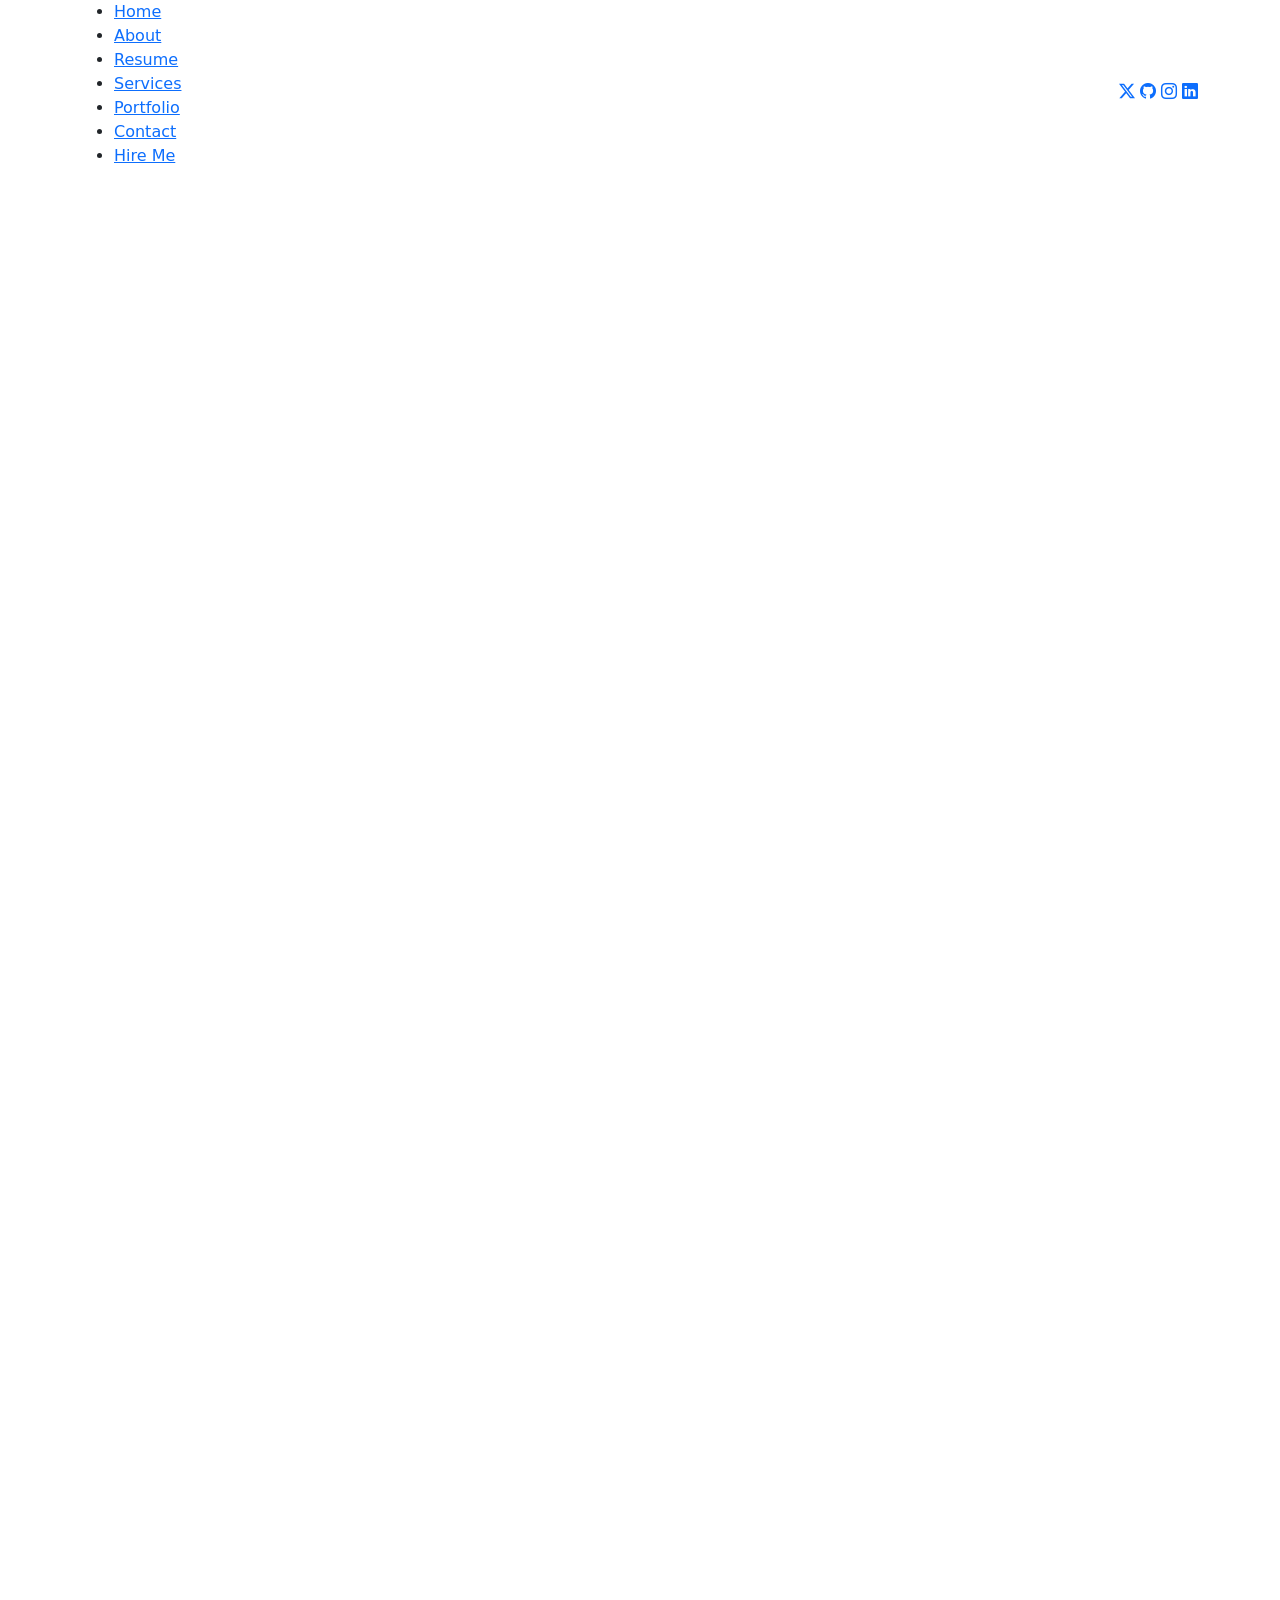
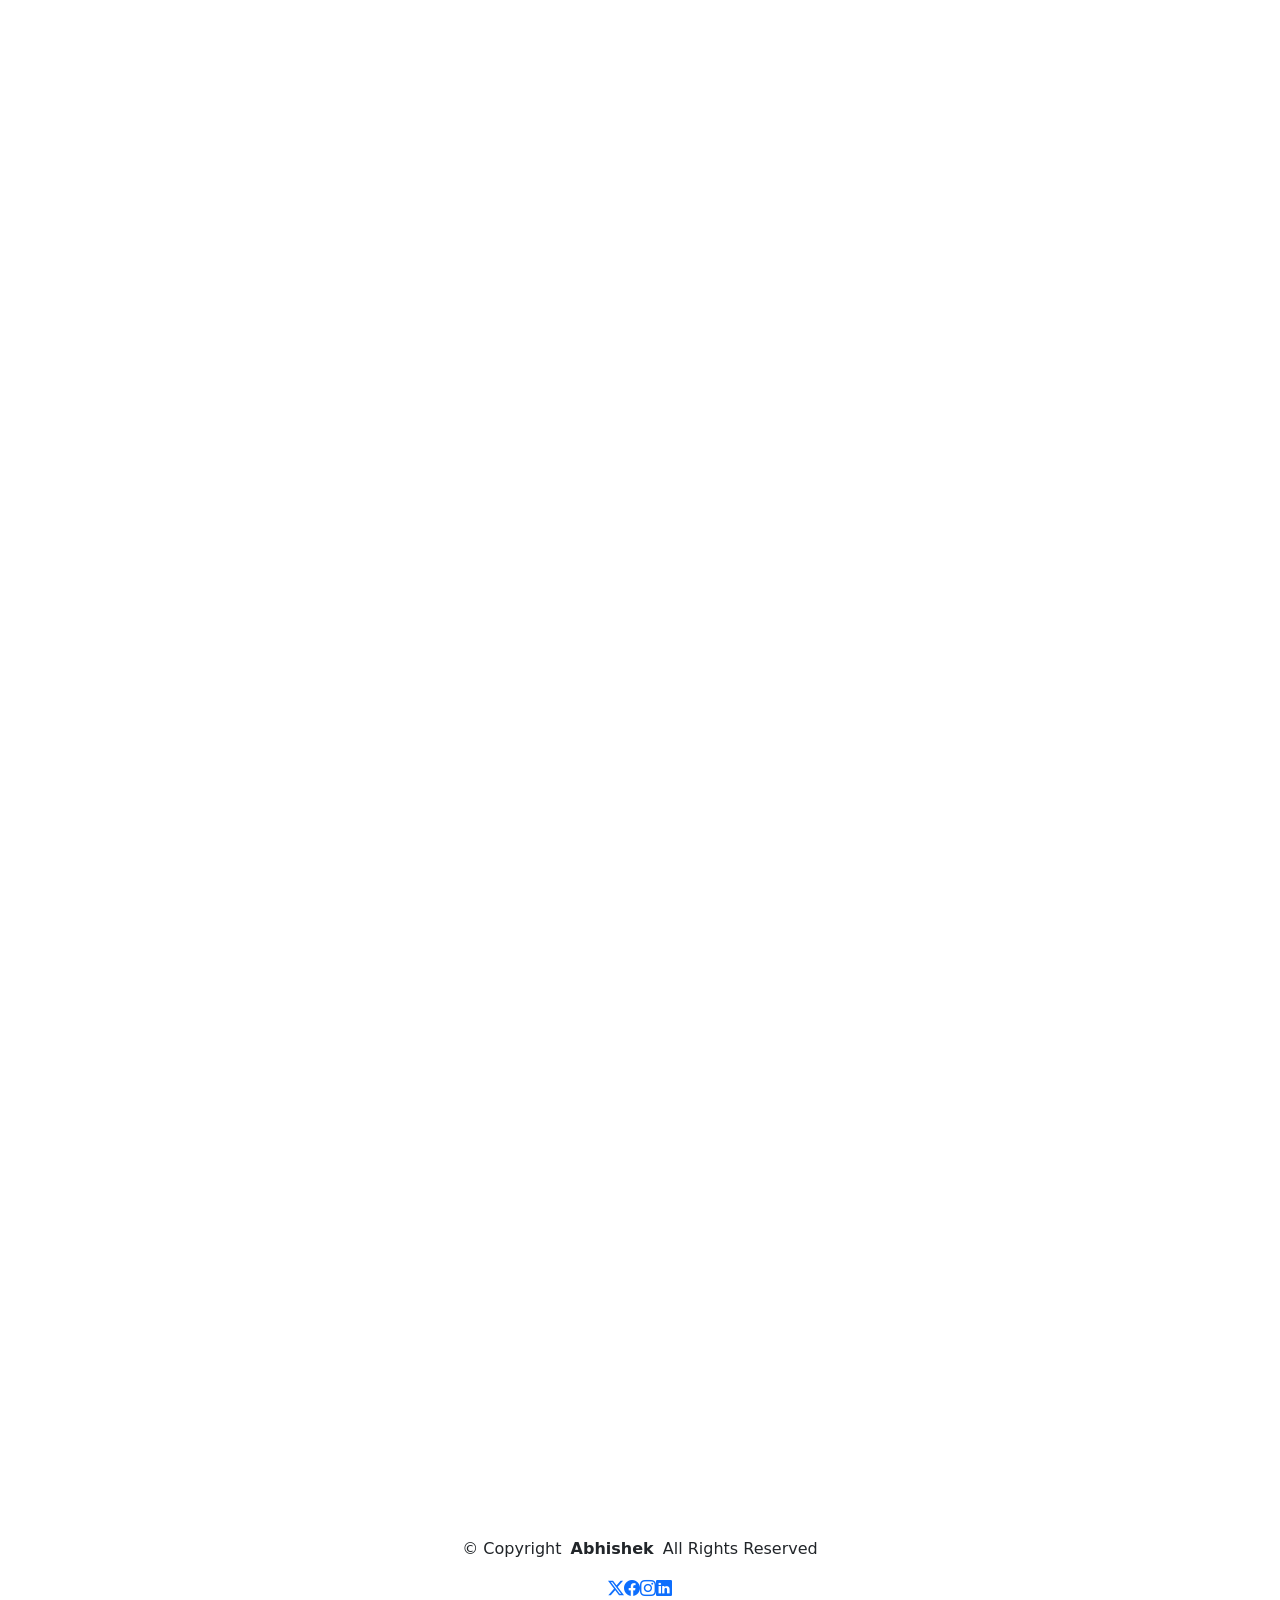
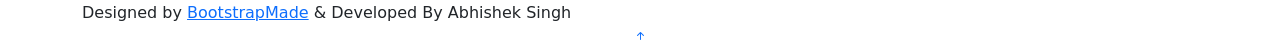
==== about.html @ 755692ce "08 sep commit" ====
<!DOCTYPE html>
<html lang="en">

<head>
  <meta charset="utf-8">
  <meta content="width=device-width, initial-scale=1.0" name="viewport">
  <title>Abhishek Portfolio</title>
  <meta name="description" content="">
  <meta name="keywords" content="">

  <!-- Favicons -->
  <link href="assets/img/favicon.png" rel="icon">
  <link href="assets/img/apple-touch-icon.png" rel="apple-touch-icon">

  <!-- Fonts -->
  <link href="https://fonts.googleapis.com" rel="preconnect">
  <link href="https://fonts.gstatic.com" rel="preconnect" crossorigin>
  <link href="https://fonts.googleapis.com/css2?family=Roboto:ital,wght@0,100;0,300;0,400;0,500;0,700;0,900;1,100;1,300;1,400;1,500;1,700;1,900&family=Poppins:ital,wght@0,100;0,200;0,300;0,400;0,500;0,600;0,700;0,800;0,900;1,100;1,200;1,300;1,400;1,500;1,600;1,700;1,800;1,900&family=Raleway:ital,wght@0,100;0,200;0,300;0,400;0,500;0,600;0,700;0,800;0,900;1,100;1,200;1,300;1,400;1,500;1,600;1,700;1,800;1,900&display=swap" rel="stylesheet">

  <!-- Vendor CSS Files -->
  <link href="assets/vendor/bootstrap/css/bootstrap.min.css" rel="stylesheet">
  <link href="assets/vendor/bootstrap-icons/bootstrap-icons.css" rel="stylesheet">
  <link href="assets/vendor/aos/aos.css" rel="stylesheet">
  <link href="assets/vendor/swiper/swiper-bundle.min.css" rel="stylesheet">
  <link href="assets/vendor/glightbox/css/glightbox.min.css" rel="stylesheet">

  <!-- Main CSS File -->
  <link href="assets/css/main.css" rel="stylesheet">

  <!-- =======================================================
  * Template Name: FolioOne
  * Template URL: https://bootstrapmade.com/folioone-bootstrap-portfolio-website-template/
  * Updated: Aug 23 2025 with Bootstrap v5.3.7
  * Author: BootstrapMade.com
  * License: https://bootstrapmade.com/license/
  ======================================================== -->
</head>

<body class="about-page">

  <header id="header" class="header d-flex align-items-center light-background sticky-top">
    <div class="container position-relative d-flex align-items-center justify-content-between">

      <!-- <a href="index.html" class="logo d-flex align-items-center me-auto me-xl-0">
      <img src="assets/img/logo.webp" alt="">
      <h1 class="sitename">FolioOne</h1> 
    </a> -->

      <nav id="navmenu" class="navmenu">
        <ul>
          <li><a href="index.html">Home</a></li>
          <li><a href="about.html" class="active">About</a></li>
          <li><a href="resume.html">Resume</a></li>
          <li><a href="services.html">Services</a></li>
          <li><a href="portfolio.html">Portfolio</a></li>
          <li><a href="contact.html">Contact</a></li>
          <li class="dropdown"><a href="hire.html"><span>Hire Me</span></i></a></li>
        </ul>
        <i class="mobile-nav-toggle d-xl-none bi bi-list"></i>
      </nav>

      <div class="header-social-links">
        <a href="https://x.com/abhi958041" class="twitter"><i class="bi bi-twitter-x"></i></a>
        <a href="https://github.com/abhitha007" class="GitHub"><i class="bi bi-github"></i></a>
        <a href="https://www.instagram.com/whois_abhi007/" class="instagram"><i class="bi bi-instagram"></i></a>
        <a href="https://www.linkedin.com/in/abhishek-singh-680633282/" class="linkedin"><i class="bi bi-linkedin"></i></a>
      </div>

    </div>
  </header>

  <main class="main">

    <!-- About Section -->
    <section id="about" class="about section">

      <!-- Section Title -->
      <div class="container section-title" data-aos="fade-up">
        <h2>About</h2>
        <p></p>
      </div><!-- End Section Title -->

      <div class="container" data-aos="fade-up" data-aos-delay="100">

        <!-- Intro + Photo -->
        <div class="row align-items-center justify-content-between gy-5 mb-5">
          <div class="col-lg-7" data-aos="fade-right" data-aos-delay="150">
            <div class="intro-content">
              <span class="eyebrow">Hello there</span>
              <h2 class="headline">Hi, I'm Abhishek - a calm-minded creative developer </h2>
              <p class="lead">
               I am a BCA graduate from United University, Prayagraj, with strong expertise in Frontend Development, including HTML, CSS, JavaScript, React, Bootstrap, Python, SQL, Git, and GitHub. I am passionate about building high-quality web projects and continuously learning new technologies. I enjoy taking on challenges and am always open to collaboration—feel free to explore my work and connect!
              </p>

              <div class="cta-group">
                <a href="#portfolio" class="btn-ghost">
                  View My Work <i class="bi bi-arrow-up-right"></i>
                </a>
                <a href="Abhiresume.pdf" class="link-underline">
                  Download Resume <i class="bi bi-download"></i>
                </a>
              </div>
            </div>
          </div>

          <div class="col-lg-5" data-aos="zoom-in" data-aos-delay="250">
            <figure class="profile-figure text-center text-lg-end">
              <img src="assets/img/profile/abhi.jpeg" alt="Portrait of Alex" class="img-fluid profile-photo">
            </figure>
          </div>
        </div>
        <!-- End Intro + Photo -->

        <!-- Skills Grid -->
        <div class="mb-5">
          <div class="row g-4">
            <div class="col-6 col-md-4 col-lg-3" data-aos="fade-up" data-aos-delay="120">
              <div class="skill-item">
                <i class="bi bi-layout-text-window"></i>
                <h3>UI/UX</h3>
                <p>Crafting seamless and engaging user experiences.</p>
              </div>
            </div>
            <div class="col-6 col-md-4 col-lg-3" data-aos="fade-up" data-aos-delay="180">
              <div class="skill-item">
                <i class="bi bi-code-slash"></i>
                <h3>React.js</h3>
                <p>Fast, interactive, and scalable UI development.</p>
              </div>
            </div>
            <div class="col-6 col-md-4 col-lg-3" data-aos="fade-up" data-aos-delay="240">
                <div class="skill-item">
                  <i class="bi bi-code-slash"></i>
                  <h3>Angular JS</h3>
                  <p>Building responsive and modular web applications efficiently.</p>
                </div>
              </div>

              <div class="col-6 col-md-4 col-lg-3" data-aos="fade-up" data-aos-delay="300">
                <div class="skill-item">
                  <i class="bi bi-cpu"></i>
                  <h3>Java</h3>
                  <p>Building scalable and efficient software solutions.</p>
                </div>
              </div>

          </div>
        </div>
        <!-- End Skills Grid -->

        <!-- Journey Timeline -->
       <div class="mb-5">
          <div class="row g-4">
            
            <!-- B.C.A -->
            <div class="col-md-6 col-lg-3" data-aos="fade-up" data-aos-delay="120">
              <article class="timeline-item">
                <span class="dot"></span>
                <time>2022</time>
                <h4>B.C.A</h4>
                <p>Completed Bachelor's in Computer Applications, building a foundation in programming, web development, and database management.</p>
              </article>
            </div>

            <!-- IIIT Allahabad -->
            <div class="col-md-6 col-lg-3" data-aos="fade-up" data-aos-delay="180">
              <article class="timeline-item">
                <span class="dot"></span>
                <time>2023</time>
                <h4>IIIT Allahabad</h4>
                <p>Earned a web development certificate, enhancing skills in HTML, CSS, JavaScript, React, and Bootstrap.</p>
              </article>
            </div>

            <!-- Web Projects -->
            <div class="col-md-6 col-lg-3" data-aos="fade-up" data-aos-delay="240">
              <article class="timeline-item">
                <span class="dot"></span>
                <time>2024</time>
                <h4>Web Projects</h4>
                <p>Developed multiple real-world web applications, focusing on responsive UI, interactive features, and modern frontend frameworks.</p>
              </article>
            </div>

            <!-- Nascorp Technologies -->
            <div class="col-md-6 col-lg-3" data-aos="fade-up" data-aos-delay="300">
              <article class="timeline-item">
                <span class="dot"></span>
                <time>2025</time>
                <h4>Nascorp Technologies</h4>
                <p>Currently working as a Frontend Developer, building scalable web applications and contributing to end-to-end development projects.</p>
              </article>
            </div>

          </div>
        </div>

        <!-- End Journey Timeline -->

        <!-- Quote -->
      <blockquote class="personal-quote text-center mb-5" data-aos="fade-down" data-aos-delay="200">
        <p>"Turning ideas into dynamic web applications with clean code and intuitive design."</p>
      </blockquote>

        <!-- End Quote -->

        <!-- Tech Facts -->
          <div class="row g-3 justify-content-center">
            
            <div class="col-6 col-md-3 col-lg-2" data-aos="zoom-in" data-aos-delay="120">
              <div class="fact-pill">
                <i class="bi bi-code-slash"></i>
                <span>Clean Code</span>
              </div>
            </div>
            
            <div class="col-6 col-md-3 col-lg-2" data-aos="zoom-in" data-aos-delay="160">
              <div class="fact-pill">
                <i class="bi bi-terminal"></i>
                <span>Debugging</span>
              </div>
            </div>
            
            <div class="col-6 col-md-3 col-lg-2" data-aos="zoom-in" data-aos-delay="200">
              <div class="fact-pill">
                <i class="bi bi-laptop"></i>
                <span>Web Apps</span>
              </div>
            </div>
            
            <div class="col-6 col-md-3 col-lg-2" data-aos="zoom-in" data-aos-delay="240">
              <div class="fact-pill">
                <i class="bi bi-git"></i>
                <span>Version Control</span>
              </div>
            </div>

          </div>
<!-- End Tech Facts -->


      </div>

    </section><!-- /About Section -->

    <!-- Skills Section -->
    <section id="skills" class="skills section">

      <!-- Section Title -->
      <div class="container section-title" data-aos="fade-up">
        <h2>Skills</h2>
      <p>Experienced in frontend development with HTML, CSS, JavaScript, React, and Bootstrap. Also skilled in Python, SQL, Git, and building clean, responsive web applications.</p>

      </div><!-- End Section Title -->

     <div class="container" data-aos="fade-up" data-aos-delay="100">

        <div class="container" data-aos="fade-up" data-aos-delay="100">

          <div class="row g-4 skills-animation">

            <!-- HTML -->
            <div class="col-md-6 col-lg-3" data-aos="fade-up" data-aos-delay="100">
              <div class="skill-box">
                <h3>HTML</h3>
                <p>Writing semantic and accessible markup for structured web pages.</p>
                <span class="text-end d-block">90%</span>
                <div class="progress">
                  <div class="progress-bar" role="progressbar" aria-valuenow="90" aria-valuemin="0" aria-valuemax="100"></div>
                </div>
              </div>
            </div>

            <!-- CSS -->
            <div class="col-md-6 col-lg-3" data-aos="fade-up" data-aos-delay="200">
              <div class="skill-box">
                <h3>CSS</h3>
                <p>Designing responsive, modern layouts and visually appealing interfaces.</p>
                <span class="text-end d-block">90%</span>
                <div class="progress">
                  <div class="progress-bar" role="progressbar" aria-valuenow="90" aria-valuemin="0" aria-valuemax="100"></div>
                </div>
              </div>
            </div>

            <!-- JavaScript -->
            <div class="col-md-6 col-lg-3" data-aos="fade-up" data-aos-delay="300">
              <div class="skill-box">
                <h3>JavaScript</h3>
                <p>Building dynamic, interactive, and feature-rich web applications.</p>
                <span class="text-end d-block">80%</span>
                <div class="progress">
                  <div class="progress-bar" role="progressbar" aria-valuenow="80" aria-valuemin="0" aria-valuemax="100"></div>
                </div>
              </div>
            </div>

            <!-- Angular -->
            <div class="col-md-6 col-lg-3" data-aos="fade-up" data-aos-delay="400">
              <div class="skill-box">
                <h3>Angular</h3>
                <p>Creating scalable single-page applications with Angular framework.</p>
                <span class="text-end d-block">75%</span>
                <div class="progress">
                  <div class="progress-bar" role="progressbar" aria-valuenow="75" aria-valuemin="0" aria-valuemax="100"></div>
                </div>
              </div>
            </div>

            <!-- React -->
            <div class="col-md-6 col-lg-3" data-aos="fade-up" data-aos-delay="500">
              <div class="skill-box">
                <h3>React</h3>
                <p>Developing interactive UIs and reusable components with React.</p>
                <span class="text-end d-block">80%</span>
                <div class="progress">
                  <div class="progress-bar" role="progressbar" aria-valuenow="80" aria-valuemin="0" aria-valuemax="100"></div>
                </div>
              </div>
            </div>

            <!-- Python -->
            <div class="col-md-6 col-lg-3" data-aos="fade-up" data-aos-delay="600">
              <div class="skill-box">
                <h3>Python</h3>
                <p>Writing backend logic, scripts, and automation with Python.</p>
                <span class="text-end d-block">70%</span>
                <div class="progress">
                  <div class="progress-bar" role="progressbar" aria-valuenow="70" aria-valuemin="0" aria-valuemax="100"></div>
                </div>
              </div>
            </div>

            <!-- Java -->
            <div class="col-md-6 col-lg-3" data-aos="fade-up" data-aos-delay="700">
              <div class="skill-box">
                <h3>Java</h3>
                <p>Developing object-oriented applications for web and desktop projects.</p>
                <span class="text-end d-block">75%</span>
                <div class="progress">
                  <div class="progress-bar" role="progressbar" aria-valuenow="75" aria-valuemin="0" aria-valuemax="100"></div>
                </div>
              </div>
            </div>

            <!-- SQL -->
            <div class="col-md-6 col-lg-3" data-aos="fade-up" data-aos-delay="800">
              <div class="skill-box">
                <h3>SQL</h3>
                <p>Designing databases and writing efficient queries for data management.</p>
                <span class="text-end d-block">80%</span>
                <div class="progress">
                  <div class="progress-bar" role="progressbar" aria-valuenow="80" aria-valuemin="0" aria-valuemax="100"></div>
                </div>
              </div>
            </div>

          </div>

        </div>



    </section><!-- /Skills Section -->

    <!-- Stats Section -->
    <section id="stats" class="stats section dark-background">

      <div class="container" data-aos="fade-up" data-aos-delay="100">

        <div class="row align-items-center">
          <div class="col-lg-4" data-aos="fade-up" data-aos-delay="200">
            <div class="avatars d-flex align-items-center">
              <img src="assets/img/profile/abhi.jpeg" alt="Avatar 1" class="rounded-circle" loading="lazy">
              <img src="assets/img/person/person-m-3.webp" alt="Avatar 2" class="rounded-circle" loading="lazy">
              <img src="assets/img/person/person-f-5.webp" alt="Avatar 3" class="rounded-circle" loading="lazy">
              <img src="assets/img/person/person-m-5.webp" alt="Avatar 4" class="rounded-circle" loading="lazy">
            </div>
          </div>

          <div class="col-lg-8">
            <div class="row counters">

              <!-- Projects Completed -->
              <div class="col-md-4" data-aos="fade-up" data-aos-delay="300">
                <h2>
                  <span data-purecounter-start="0" data-purecounter-end="5" data-purecounter-duration="1" class="purecounter"></span>+
                </h2>
                <p>Projects Completed</p>
              </div>

              <!-- Hours of Coding -->
              <div class="col-md-4" data-aos="fade-up" data-aos-delay="400">
                <h2>
                  <span data-purecounter-start="0" data-purecounter-end="1200" data-purecounter-duration="1" class="purecounter"></span>+
                </h2>
                <p>Hours of Coding</p>
              </div>

              <!-- Technologies Learned -->
              <div class="col-md-4" data-aos="fade-up" data-aos-delay="500">
                <h2>
                  <span data-purecounter-start="0" data-purecounter-end="10" data-purecounter-duration="1" class="purecounter"></span>+
                </h2>
                <p>Technologies Learned</p>
              </div>

            </div>
          </div>

        </div>
      </div>

    </section><!-- /Stats Section -->

    <!-- Testimonials Section -->
    <section id="testimonials" class="testimonials section">

  <!-- Section Title -->
  <div class="container section-title" data-aos="fade-up">
    <h2>Testimonials</h2>
    <p>What clients and colleagues say about my work and skills.</p>
  </div><!-- End Section Title -->

  <div class="container" data-aos="fade-up" data-aos-delay="100">

    <div class="swiper init-swiper">
      <script type="application/json" class="swiper-config">
        {
          "loop": true,
          "speed": 600,
          "autoplay": {
            "delay": 5000
          },
          "slidesPerView": "auto",
          "pagination": {
            "el": ".swiper-pagination",
            "type": "bullets",
            "clickable": true
          }
        }
      </script>
      <div class="swiper-wrapper">

        <!-- Testimonial 1 -->
        <div class="swiper-slide">
          <div class="testimonial-item">
            <div class="row gy-4 justify-content-center">
              <div class="col-lg-6">
                <div class="testimonial-content">
                  <p>
                    <i class="bi bi-quote quote-icon-left"></i>
                    <span>“Abhishek delivered our web app project ahead of schedule with clean, maintainable code. The UI is intuitive, responsive, and visually impressive.”</span>
                    <i class="bi bi-quote quote-icon-right"></i>
                  </p>
                  <h3>Ravi Sharma</h3>
                  <h4>Project Manager, TechSolutions</h4>
                  <div class="stars">
                    <i class="bi bi-star-fill"></i><i class="bi bi-star-fill"></i><i class="bi bi-star-fill"></i><i class="bi bi-star-fill"></i><i class="bi bi-star-fill"></i>
                  </div>
                </div>
              </div>
              <div class="col-lg-2 text-center">
                <img src="assets/img/person/person-m-9.webp" class="img-fluid testimonial-img" alt="Ravi Sharma">
              </div>
            </div>
          </div>
        </div><!-- End testimonial item -->

        <!-- Testimonial 2 -->
        <div class="swiper-slide">
          <div class="testimonial-item">
            <div class="row gy-4 justify-content-center">
              <div class="col-lg-6">
                <div class="testimonial-content">
                  <p>
                    <i class="bi bi-quote quote-icon-left"></i>
                    <span>“Working with Abhishek was seamless. His React and Angular expertise brought our vision to life with fast, modern interfaces.”</span>
                    <i class="bi bi-quote quote-icon-right"></i>
                  </p>
                  <h3>Priya Verma</h3>
                  <h4>UI/UX Designer, Creatix Labs</h4>
                  <div class="stars">
                    <i class="bi bi-star-fill"></i><i class="bi bi-star-fill"></i><i class="bi bi-star-fill"></i><i class="bi bi-star-fill"></i><i class="bi bi-star-fill"></i>
                  </div>
                </div>
              </div>
              <div class="col-lg-2 text-center">
                <img src="assets/img/person/person-f-5.webp" class="img-fluid testimonial-img" alt="Priya Verma">
              </div>
            </div>
          </div>
        </div><!-- End testimonial item -->

        <!-- Testimonial 3 -->
        <div class="swiper-slide">
          <div class="testimonial-item">
            <div class="row gy-4 justify-content-center">
              <div class="col-lg-6">
                <div class="testimonial-content">
                  <p>
                    <i class="bi bi-quote quote-icon-left"></i>
                    <span>“Abhishek’s Python and SQL skills helped optimize our backend efficiently. His code is organized, reliable, and easy to maintain.”</span>
                    <i class="bi bi-quote quote-icon-right"></i>
                  </p>
                  <h3>Vikram Singh</h3>
                  <h4>Backend Lead, DataWare</h4>
                  <div class="stars">
                    <i class="bi bi-star-fill"></i><i class="bi bi-star-fill"></i><i class="bi bi-star-fill"></i><i class="bi bi-star-fill"></i><i class="bi bi-star-fill"></i>
                  </div>
                </div>
              </div>
              <div class="col-lg-2 text-center">
                <img src="assets/img/person/person-f-12.webp" class="img-fluid testimonial-img" alt="Vikram Singh">
              </div>
            </div>
          </div>
        </div><!-- End testimonial item -->

        <!-- Testimonial 4 -->
        <div class="swiper-slide">
          <div class="testimonial-item">
            <div class="row gy-4 justify-content-center">
              <div class="col-lg-6">
                <div class="testimonial-content">
                  <p>
                    <i class="bi bi-quote quote-icon-left"></i>
                    <span>“Abhishek is a highly skilled frontend developer. The apps he built for our startup were fast, responsive, and user-friendly.”</span>
                    <i class="bi bi-quote quote-icon-right"></i>
                  </p>
                  <h3>Anjali Kapoor</h3>
                  <h4>Co-Founder, NasCorp Technologies</h4>
                  <div class="stars">
                    <i class="bi bi-star-fill"></i><i class="bi bi-star-fill"></i><i class="bi bi-star-fill"></i><i class="bi bi-star-fill"></i><i class="bi bi-star-fill"></i>
                  </div>
                </div>
              </div>
              <div class="col-lg-2 text-center">
                <img src="assets/img/person/person-m-12.webp" class="img-fluid testimonial-img" alt="Anjali Kapoor">
              </div>
            </div>
          </div>
        </div><!-- End testimonial item -->

      </div>
      <div class="swiper-pagination"></div>
    </div>

  </div>

</section><!-- /Testimonials Section -->


  </main>

  <footer id="footer" class="footer">

    <div class="container">
      <div class="copyright text-center ">
        <p>© <span>Copyright</span> <strong class="px-1 sitename">Abhishek</strong> <span>All Rights Reserved<br></span></p>
      </div>
      <div class="social-links d-flex justify-content-center">
        <a href=""><i class="bi bi-twitter-x"></i></a>
        <a href=""><i class="bi bi-facebook"></i></a>
        <a href=""><i class="bi bi-instagram"></i></a>
        <a href=""><i class="bi bi-linkedin"></i></a>
      </div>
      <div class="credits">
        <!-- All the links in the footer should remain intact. -->
        <!-- You can delete the links only if you've purchased the pro version. -->
        <!-- Licensing information: https://bootstrapmade.com/license/ -->
        <!-- Purchase the pro version with working PHP/AJAX contact form: [buy-url] -->
        Designed by <a href="https://bootstrapmade.com/">BootstrapMade</a> & Developed By Abhishek Singh
      </div>
    </div>

  </footer>

  <!-- Scroll Top -->
  <a href="#" id="scroll-top" class="scroll-top d-flex align-items-center justify-content-center"><i class="bi bi-arrow-up-short"></i></a>

  <!-- Preloader -->
  <div id="preloader"></div>

  <!-- Vendor JS Files -->
  <script src="assets/vendor/bootstrap/js/bootstrap.bundle.min.js"></script>
  <script src="assets/vendor/php-email-form/validate.js"></script>
  <script src="assets/vendor/aos/aos.js"></script>
  <script src="assets/vendor/typed.js/typed.umd.js"></script>
  <script src="assets/vendor/waypoints/noframework.waypoints.js"></script>
  <script src="assets/vendor/purecounter/purecounter_vanilla.js"></script>
  <script src="assets/vendor/swiper/swiper-bundle.min.js"></script>
  <script src="assets/vendor/imagesloaded/imagesloaded.pkgd.min.js"></script>
  <script src="assets/vendor/isotope-layout/isotope.pkgd.min.js"></script>
  <script src="assets/vendor/glightbox/js/glightbox.min.js"></script>

  <!-- Main JS File -->
  <script src="assets/js/main.js"></script>

</body>

</html>
---- assets/css/main.css ----
/**
* Template Name: FolioOne
* Template URL: https://bootstrapmade.com/folioone-bootstrap-portfolio-website-template/
* Updated: Aug 23 2025 with Bootstrap v5.3.7
* Author: BootstrapMade.com
* License: https://bootstrapmade.com/license/
*/

/*--------------------------------------------------------------
# Font & Color Variables
# Help: https://bootstrapmade.com/color-system/
--------------------------------------------------------------*/
/* Fonts */
:root {
  --default-font: "Roboto",  system-ui, -apple-system, "Segoe UI", Roboto, "Helvetica Neue", Arial, "Noto Sans", "Liberation Sans", sans-serif, "Apple Color Emoji", "Segoe UI Emoji", "Segoe UI Symbol", "Noto Color Emoji";
  --heading-font: "Raleway",  sans-serif;
  --nav-font: "Poppins",  sans-serif;
}

/* Global Colors - The following color variables are used throughout the website. Updating them here will change the color scheme of the entire website */
:root { 
  --background-color: #101a20; /* Background color for the entire website, including individual sections */
  --default-color: #e7f2f7; /* Default color used for the majority of the text content across the entire website */
  --heading-color: #ffffff; /* Color for headings, subheadings and title throughout the website */
  --accent-color: #1387c1; /* Accent color that represents your brand on the website. It's used for buttons, links, and other elements that need to stand out */
  --surface-color: #141f26; /* The surface color is used as a background of boxed elements within sections, such as cards, icon boxes, or other elements that require a visual separation from the global background. */
  --contrast-color: #ffffff; /* Contrast color for text, ensuring readability against backgrounds of accent, heading, or default colors. */
}

/* Nav Menu Colors - The following color variables are used specifically for the navigation menu. They are separate from the global colors to allow for more customization options */
:root {
  --nav-color: #ffffff;  /* The default color of the main navmenu links */
  --nav-hover-color: #1387c1; /* Applied to main navmenu links when they are hovered over or active */
  --nav-mobile-background-color: #213642; /* Used as the background color for mobile navigation menu */
  --nav-dropdown-background-color: #051117; /* Used as the background color for dropdown items that appear when hovering over primary navigation items */
  --nav-dropdown-color: #e7f2f7; /* Used for navigation links of the dropdown items in the navigation menu. */
  --nav-dropdown-hover-color: #1387c1; /* Similar to --nav-hover-color, this color is applied to dropdown navigation links when they are hovered over. */
}

/* Color Presets - These classes override global colors when applied to any section or element, providing reuse of the sam color scheme. */

.light-background {
  --background-color: #142027;
  --surface-color: #325264;
}

.dark-background {
  --background-color: #0b1419;
  --default-color: #ffffff;
  --heading-color: #ffffff;
  --surface-color: #252525;
  --contrast-color: #ffffff;
}

/* Smooth scroll */
:root {
  scroll-behavior: smooth;
}

/*--------------------------------------------------------------
# General Styling & Shared Classes
--------------------------------------------------------------*/
body {
  color: var(--default-color);
  background-color: var(--background-color);
  font-family: var(--default-font);
}

a {
  color: var(--accent-color);
  text-decoration: none;
  transition: 0.3s;
}

a:hover {
  color: color-mix(in srgb, var(--accent-color), transparent 25%);
  text-decoration: none;
}

h1,
h2,
h3,
h4,
h5,
h6 {
  color: var(--heading-color);
  font-family: var(--heading-font);
}

/* PHP Email Form Messages
------------------------------*/
.php-email-form .error-message {
  display: none;
  background: #df1529;
  color: #ffffff;
  text-align: left;
  padding: 15px;
  margin-bottom: 24px;
  font-weight: 600;
}

.php-email-form .sent-message {
  display: none;
  color: #ffffff;
  background: #059652;
  text-align: center;
  padding: 15px;
  margin-bottom: 24px;
  font-weight: 600;
}

.php-email-form .loading {
  display: none;
  background: var(--surface-color);
  text-align: center;
  padding: 15px;
  margin-bottom: 24px;
}

.php-email-form .loading:before {
  content: "";
  display: inline-block;
  border-radius: 50%;
  width: 24px;
  height: 24px;
  margin: 0 10px -6px 0;
  border: 3px solid var(--accent-color);
  border-top-color: var(--surface-color);
  animation: php-email-form-loading 1s linear infinite;
}

@keyframes php-email-form-loading {
  0% {
    transform: rotate(0deg);
  }

  100% {
    transform: rotate(360deg);
  }
}

/*--------------------------------------------------------------
# Global Header
--------------------------------------------------------------*/
.header {
  --background-color: rgba(255, 255, 255, 0);
  color: var(--default-color);
  background-color: var(--background-color);
  padding: 15px 0;
  transition: all 0.5s;
  z-index: 997;
  border-bottom: 1px solid color-mix(in srgb, var(--default-color), transparent 92%);
}

.header .logo {
  line-height: 1;
}

.header .logo img {
  max-height: 36px;
  margin-right: 8px;
}

.header .logo h1 {
  font-size: 32px;
  margin: 0;
  font-weight: 400;
  color: var(--heading-color);
}

.header .header-social-links {
  padding-right: 15px;
}

.header .header-social-links a {
  color: color-mix(in srgb, var(--default-color), transparent 40%);
  padding-left: 6px;
  display: inline-block;
  transition: 0.3s;
  font-size: 16px;
}

.header .header-social-links a:hover {
  color: var(--default-color);
}

.header .header-social-links a i {
  line-height: 0px;
}

@media (max-width: 1200px) {
  .header .logo {
    order: 1;
  }

  .header .header-social-links {
    order: 2;
  }

  .header .navmenu {
    order: 3;
  }
}

/* Global Header on Scroll
------------------------------*/
.scrolled .header {
  --background-color: rgba(16, 26, 32, 0.9);
}

/*--------------------------------------------------------------
# Navigation Menu
--------------------------------------------------------------*/
/* Desktop Navigation */
@media (min-width: 1200px) {
  .navmenu {
    padding: 0;
  }

  .navmenu ul {
    margin: 0;
    padding: 0;
    display: flex;
    list-style: none;
    align-items: center;
  }

  .navmenu li {
    position: relative;
  }

  .navmenu>ul>li {
    white-space: nowrap;
    padding: 15px 28px 15px 0;
  }

  .navmenu>ul>li:last-child {
    padding-right: 0;
  }

  .navmenu a,
  .navmenu a:focus {
    color: var(--nav-color);
    font-size: 15px;
    padding: 0 2px;
    font-family: var(--nav-font);
    font-weight: 400;
    display: flex;
    align-items: center;
    justify-content: space-between;
    white-space: nowrap;
    transition: 0.3s;
    position: relative;
  }

  .navmenu a i,
  .navmenu a:focus i {
    font-size: 12px;
    line-height: 0;
    margin-left: 5px;
    transition: 0.3s;
  }

  .navmenu>ul>li>a:before {
    content: "";
    position: absolute;
    height: 2px;
    bottom: -6px;
    left: 0;
    background-color: var(--nav-hover-color);
    visibility: hidden;
    width: 0px;
    transition: all 0.3s ease-in-out 0s;
  }

  .navmenu a:hover:before,
  .navmenu li:hover>a:before,
  .navmenu .active:before {
    visibility: visible;
    width: 25px;
  }

  .navmenu li:hover>a,
  .navmenu .active,
  .navmenu .active:focus {
    color: var(--nav-hover-color);
  }

  .navmenu .dropdown ul {
    margin: 0;
    padding: 10px 0;
    background: var(--nav-dropdown-background-color);
    display: block;
    position: absolute;
    visibility: hidden;
    left: -5px;
    top: 130%;
    opacity: 0;
    transition: 0.3s;
    border-radius: 4px;
    z-index: 99;
    box-shadow: 0px 0px 30px rgba(0, 0, 0, 0.1);
  }

  .navmenu .dropdown ul li {
    min-width: 200px;
  }

  .navmenu .dropdown ul a {
    padding: 10px 20px;
    font-size: 15px;
    text-transform: none;
    color: var(--nav-dropdown-color);
  }

  .navmenu .dropdown ul a i {
    font-size: 12px;
  }

  .navmenu .dropdown ul a:hover,
  .navmenu .dropdown ul .active:hover,
  .navmenu .dropdown ul li:hover>a {
    color: var(--nav-dropdown-hover-color);
  }

  .navmenu .dropdown:hover>ul {
    opacity: 1;
    top: 100%;
    visibility: visible;
  }

  .navmenu .dropdown .dropdown ul {
    top: 0;
    left: -90%;
    visibility: hidden;
  }

  .navmenu .dropdown .dropdown:hover>ul {
    opacity: 1;
    top: 0;
    left: -100%;
    visibility: visible;
  }
}

/* Mobile Navigation */
@media (max-width: 1199px) {
  .mobile-nav-toggle {
    color: var(--nav-color);
    font-size: 28px;
    line-height: 0;
    margin-right: 10px;
    cursor: pointer;
    transition: color 0.3s;
  }

  .navmenu {
    padding: 0;
    z-index: 9997;
  }

  .navmenu ul {
    display: none;
    list-style: none;
    position: absolute;
    inset: 60px 20px 20px 20px;
    padding: 10px 0;
    margin: 0;
    border-radius: 6px;
    background-color: var(--nav-mobile-background-color);
    border: 1px solid color-mix(in srgb, var(--default-color), transparent 90%);
    box-shadow: none;
    overflow-y: auto;
    transition: 0.3s;
    z-index: 9998;
  }

  .navmenu a,
  .navmenu a:focus {
    color: var(--nav-dropdown-color);
    padding: 10px 20px;
    font-family: var(--nav-font);
    font-size: 17px;
    font-weight: 500;
    display: flex;
    align-items: center;
    justify-content: space-between;
    white-space: nowrap;
    transition: 0.3s;
  }

  .navmenu a i,
  .navmenu a:focus i {
    font-size: 12px;
    line-height: 0;
    margin-left: 5px;
    width: 30px;
    height: 30px;
    display: flex;
    align-items: center;
    justify-content: center;
    border-radius: 50%;
    transition: 0.3s;
    background-color: color-mix(in srgb, var(--accent-color), transparent 90%);
  }

  .navmenu a i:hover,
  .navmenu a:focus i:hover {
    background-color: var(--accent-color);
    color: var(--contrast-color);
  }

  .navmenu a:hover,
  .navmenu .active,
  .navmenu .active:focus {
    color: var(--nav-dropdown-hover-color);
  }

  .navmenu .active i,
  .navmenu .active:focus i {
    background-color: var(--accent-color);
    color: var(--contrast-color);
    transform: rotate(180deg);
  }

  .navmenu .dropdown ul {
    position: static;
    display: none;
    z-index: 99;
    padding: 10px 0;
    margin: 10px 20px;
    background-color: var(--nav-dropdown-background-color);
    transition: all 0.5s ease-in-out;
  }

  .navmenu .dropdown ul ul {
    background-color: rgba(33, 37, 41, 0.1);
  }

  .navmenu .dropdown>.dropdown-active {
    display: block;
    background-color: rgba(33, 37, 41, 0.03);
  }

  .mobile-nav-active {
    overflow: hidden;
  }

  .mobile-nav-active .mobile-nav-toggle {
    color: #fff;
    position: absolute;
    font-size: 32px;
    top: 15px;
    right: 15px;
    margin-right: 0;
    z-index: 9999;
  }

  .mobile-nav-active .navmenu {
    position: fixed;
    overflow: hidden;
    inset: 0;
    background: rgba(33, 37, 41, 0.8);
    transition: 0.3s;
  }

  .mobile-nav-active .navmenu>ul {
    display: block;
  }
}

/*--------------------------------------------------------------
# Global Footer
--------------------------------------------------------------*/
.footer {
  color: var(--default-color);
  background-color: var(--background-color);
  font-size: 14px;
  padding: 40px 0;
  position: relative;
  border-top: 1px solid color-mix(in srgb, var(--default-color), transparent 92%);
}

.footer .copyright p {
  margin-bottom: 0;
}

.footer .social-links {
  margin-top: 20px;
}

.footer .social-links a {
  display: flex;
  align-items: center;
  justify-content: center;
  width: 40px;
  height: 40px;
  border-radius: 50%;
  border: 1px solid color-mix(in srgb, var(--default-color), transparent 50%);
  font-size: 16px;
  color: color-mix(in srgb, var(--default-color), transparent 50%);
  margin: 0 5px;
  transition: 0.3s;
}

.footer .social-links a:hover {
  color: var(--accent-color);
  border-color: var(--accent-color);
}

.footer .credits {
  margin-top: 10px;
  font-size: 13px;
  text-align: center;
}

/*--------------------------------------------------------------
# Preloader
--------------------------------------------------------------*/
#preloader {
  position: fixed;
  inset: 0;
  z-index: 9999;
  overflow: hidden;
  background-color: var(--background-color);
  transition: all 0.6s ease-out;
  width: 100%;
  height: 100vh;
}

#preloader:before,
#preloader:after {
  content: "";
  position: absolute;
  border: 4px solid var(--accent-color);
  border-radius: 50%;
  animation: animate-preloader 2s cubic-bezier(0, 0.2, 0.8, 1) infinite;
}

#preloader:after {
  animation-delay: -0.5s;
}

@keyframes animate-preloader {
  0% {
    width: 10px;
    height: 10px;
    top: calc(50% - 5px);
    left: calc(50% - 5px);
    opacity: 1;
  }

  100% {
    width: 72px;
    height: 72px;
    top: calc(50% - 36px);
    left: calc(50% - 36px);
    opacity: 0;
  }
}

/*--------------------------------------------------------------
# Scroll Top Button
--------------------------------------------------------------*/
.scroll-top {
  position: fixed;
  visibility: hidden;
  opacity: 0;
  right: 15px;
  bottom: -15px;
  z-index: 99999;
  background-color: var(--accent-color);
  width: 44px;
  height: 44px;
  border-radius: 50px;
  transition: all 0.4s;
}

.scroll-top i {
  font-size: 24px;
  color: var(--contrast-color);
  line-height: 0;
}

.scroll-top:hover {
  background-color: color-mix(in srgb, var(--accent-color), transparent 20%);
  color: var(--contrast-color);
}

.scroll-top.active {
  visibility: visible;
  opacity: 1;
  bottom: 15px;
}

/*--------------------------------------------------------------
# Disable aos animation delay on mobile devices
--------------------------------------------------------------*/
@media screen and (max-width: 768px) {
  [data-aos-delay] {
    transition-delay: 0 !important;
  }
}

/*--------------------------------------------------------------
# Global Page Titles & Breadcrumbs
--------------------------------------------------------------*/
.page-title {
  color: var(--default-color);
  background-color: var(--background-color);
  position: relative;
}

.page-title .heading {
  padding: 80px 0;
  border-top: 1px solid color-mix(in srgb, var(--default-color), transparent 90%);
}

.page-title .heading h1 {
  font-size: 38px;
  font-weight: 700;
}

.page-title nav {
  background-color: color-mix(in srgb, var(--default-color), transparent 96%);
  padding: 20px 0;
}

.page-title nav ol {
  display: flex;
  flex-wrap: wrap;
  list-style: none;
  padding: 0;
  margin: 0;
  font-size: 16px;
  font-weight: 400;
}

.page-title nav ol li+li {
  padding-left: 10px;
}

.page-title nav ol li+li::before {
  content: "/";
  display: inline-block;
  padding-right: 10px;
  color: color-mix(in srgb, var(--default-color), transparent 70%);
}

/*--------------------------------------------------------------
# Global Sections
--------------------------------------------------------------*/
section,
.section {
  color: var(--default-color);
  background-color: var(--background-color);
  padding: 60px 0;
  scroll-margin-top: 100px;
  overflow: clip;
}

@media (max-width: 1199px) {

  section,
  .section {
    scroll-margin-top: 66px;
  }
}

/*--------------------------------------------------------------
# Global Section Titles
--------------------------------------------------------------*/
.section-title {
  text-align: center;
  padding-bottom: 60px;
  position: relative;
}

.section-title h2 {
  font-size: 3.5rem;
  font-weight: 400;
  line-height: 1.2;
  color: var(--heading-color);
  margin-bottom: 1.5rem;
  letter-spacing: -1px;
}

@media (max-width: 768px) {
  .section-title h2 {
    font-size: 2.5rem;
  }
}

.section-title p {
  font-size: 1.125rem;
  line-height: 1.8;
  color: color-mix(in srgb, var(--default-color), transparent 25%);
  max-width: 900px;
  margin: 0 auto;
  text-wrap: balance;
}

/*--------------------------------------------------------------
# Hero Section
--------------------------------------------------------------*/
.hero {
  padding: 80px 0;
  min-height: 100vh;
  display: flex;
  align-items: center;
}

.hero .hero-content h1 {
  font-size: 3.5rem;
  font-weight: 700;
  margin-bottom: 1rem;
  line-height: 1.2;
}

.hero .hero-content h1 .highlight {
  color: var(--accent-color);
  position: relative;
}

.hero .hero-content h1 .highlight::after {
  content: "";
  position: absolute;
  bottom: 0;
  left: 0;
  width: 100%;
  height: 3px;
  background: linear-gradient(90deg, var(--accent-color), color-mix(in srgb, var(--accent-color), transparent 50%));
  border-radius: 2px;
}

@media (max-width: 768px) {
  .hero .hero-content h1 {
    font-size: 2.5rem;
  }
}

.hero .hero-content h2 {
  font-size: 1.5rem;
  font-weight: 400;
  margin-bottom: 2rem;
  color: color-mix(in srgb, var(--default-color), transparent 20%);
}

.hero .hero-content h2 .typed {
  color: var(--accent-color);
  font-weight: 600;
}

@media (max-width: 768px) {
  .hero .hero-content h2 {
    font-size: 1.25rem;
  }
}

.hero .hero-content p {
  font-size: 1.1rem;
  line-height: 1.6;
  margin-bottom: 2.5rem;
  color: color-mix(in srgb, var(--default-color), transparent 30%);
}

.hero .hero-actions {
  display: flex;
  gap: 1rem;
  margin-bottom: 3rem;
}

.hero .hero-actions .btn {
  padding: 12px 30px;
  border-radius: 50px;
  font-weight: 600;
  text-decoration: none;
  transition: all 0.3s ease;
  border: 2px solid;
}

.hero .hero-actions .btn.btn-primary {
  background: var(--accent-color);
  color: var(--contrast-color);
  border-color: var(--accent-color);
}

.hero .hero-actions .btn.btn-primary:hover {
  background: color-mix(in srgb, var(--accent-color), black 15%);
  border-color: color-mix(in srgb, var(--accent-color), black 15%);
  transform: translateY(-2px);
}

.hero .hero-actions .btn.btn-outline {
  background: transparent;
  color: var(--accent-color);
  border-color: var(--accent-color);
}

.hero .hero-actions .btn.btn-outline:hover {
  transform: translateY(-2px);
}

@media (max-width: 576px) {
  .hero .hero-actions {
    flex-direction: column;
  }

  .hero .hero-actions .btn {
    text-align: center;
  }
}

.hero .social-links {
  display: flex;
  gap: 1rem;
}

.hero .social-links a {
  width: 45px;
  height: 45px;
  background: var(--surface-color);
  border-radius: 50%;
  display: flex;
  align-items: center;
  justify-content: center;
  color: var(--default-color);
  font-size: 1.2rem;
  transition: all 0.3s ease;
}

.hero .social-links a:hover {
  background: var(--accent-color);
  color: var(--contrast-color);
  transform: translateY(-3px);
  box-shadow: 0 8px 25px color-mix(in srgb, var(--accent-color), transparent 70%);
}

.hero .hero-image {
  position: relative;
}

.hero .hero-image .image-wrapper {
  position: relative;
  max-width: 450px;
  margin: 0 auto;
}

.hero .hero-image .image-wrapper img {
  border-radius: 20px;
  box-shadow: 0 5px 15px color-mix(in srgb, var(--default-color), transparent 95%);
  transition: transform 0.3s ease;
}

.hero .hero-image .image-wrapper img:hover {
  transform: scale(1.02);
}

.hero .hero-image .floating-elements {
  position: absolute;
  top: 0;
  left: 0;
  right: 0;
  bottom: 0;
  pointer-events: none;
}

.hero .hero-image .floating-elements .floating-card {
  position: absolute;
  background: var(--surface-color);
  padding: 15px 20px;
  border-radius: 15px;
  box-shadow: 0 10px 30px color-mix(in srgb, var(--default-color), transparent 90%);
  display: flex;
  align-items: center;
  gap: 10px;
  font-weight: 600;
  animation: float 3s ease-in-out infinite;
}

.hero .hero-image .floating-elements .floating-card i {
  font-size: 1.5rem;
  color: var(--accent-color);
}

.hero .hero-image .floating-elements .floating-card.design {
  top: 10%;
  right: -10%;
  animation-delay: 0s;
}

.hero .hero-image .floating-elements .floating-card.code {
  bottom: 30%;
  left: -15%;
  animation-delay: 1s;
}

.hero .hero-image .floating-elements .floating-card.creativity {
  top: 60%;
  right: -5%;
  animation-delay: 2s;
}

@media (max-width: 992px) {
  .hero .hero-image .floating-elements .floating-card {
    display: none;
  }
}

@keyframes float {

  0%,
  100% {
    transform: translateY(0px);
  }

  50% {
    transform: translateY(-10px);
  }
}

@media (max-width: 992px) {
  .hero .hero-content {
    text-align: center;
    margin-bottom: 3rem;
  }
}

/*--------------------------------------------------------------
# About Section
--------------------------------------------------------------*/
.about .intro-content .eyebrow {
  display: inline-block;
  letter-spacing: 0.12em;
  text-transform: uppercase;
  font-size: 12px;
  color: color-mix(in srgb, var(--default-color), transparent 40%);
  margin-bottom: 16px;
}

.about .intro-content .headline {
  font-family: var(--heading-font);
  font-weight: 300;
  line-height: 1.2;
  font-size: clamp(28px, 4vw, 44px);
  margin: 0 0 24px 0;
}

.about .intro-content .lead {
  font-size: 18px;
  line-height: 1.8;
  color: color-mix(in srgb, var(--default-color), transparent 10%);
  margin-bottom: 24px;
}

.about .intro-content p {
  line-height: 1.8;
  margin-bottom: 24px;
  color: color-mix(in srgb, var(--default-color), transparent 5%);
}

.about .intro-content .cta-group {
  display: flex;
  gap: 24px;
  align-items: center;
  margin-top: 24px;
}

.about .intro-content .cta-group .btn-ghost {
  display: inline-flex;
  align-items: center;
  gap: 8px;
  padding: 12px 18px;
  border-radius: 6px;
  color: var(--accent-color);
  background: color-mix(in srgb, var(--accent-color), transparent 92%);
  border: 1px solid color-mix(in srgb, var(--accent-color), transparent 70%);
  transition: 0.3s ease-in-out;
}

.about .intro-content .cta-group .btn-ghost:hover,
.about .intro-content .cta-group .btn-ghost:focus {
  color: var(--contrast-color);
  background: var(--accent-color);
  border-color: var(--accent-color);
  outline: none;
  box-shadow: 0 0 0 3px color-mix(in srgb, var(--accent-color), transparent 70%);
}

.about .intro-content .cta-group .link-underline {
  display: inline-flex;
  align-items: center;
  gap: 8px;
  position: relative;
  color: var(--accent-color);
  padding-bottom: 4px;
  transition: 0.3s ease-in-out;
}

.about .intro-content .cta-group .link-underline::after {
  content: "";
  position: absolute;
  left: 0;
  right: 0;
  bottom: 0;
  height: 1px;
  background: color-mix(in srgb, var(--accent-color), transparent 40%);
  transform: scaleX(0.4);
  transform-origin: left;
  transition: 0.3s ease-in-out;
}

.about .intro-content .cta-group .link-underline:hover,
.about .intro-content .cta-group .link-underline:focus {
  color: color-mix(in srgb, var(--accent-color), transparent 10%);
  outline: none;
}

.about .intro-content .cta-group .link-underline:hover::after,
.about .intro-content .cta-group .link-underline:focus::after {
  transform: scaleX(1);
}

.about .profile-figure {
  margin: 0;
}

.about .profile-figure .profile-photo {
  width: 88%;
  max-width: 440px;
  border-radius: 18px;
  box-shadow: 0 10px 30px color-mix(in srgb, var(--default-color), transparent 92%);
  transform: translateY(0);
  transition: transform 0.3s ease-in-out;
}

.about .profile-figure .profile-caption {
  margin-top: 24px;
  display: flex;
  align-items: center;
  justify-content: center;
}

.about .profile-figure .profile-caption .meta {
  font-size: 14px;
  color: color-mix(in srgb, var(--default-color), transparent 20%);
}

.about .profile-figure .profile-caption .meta .funfact {
  font-size: 13px;
  margin-top: 4px;
  color: color-mix(in srgb, var(--default-color), transparent 35%);
}

.about .profile-figure:hover .profile-photo {
  transform: translateY(-4px);
}

.about .skill-item {
  padding: 24px;
  border-radius: 6px;
  transition: 0.3s ease-in-out;
  background: color-mix(in srgb, var(--surface-color), var(--accent-color) 2%);
  border: 1px solid color-mix(in srgb, var(--default-color), transparent 88%);
  height: 100%;
}

.about .skill-item i {
  font-size: 24px;
  color: var(--accent-color);
  margin-bottom: 16px;
  display: inline-block;
}

.about .skill-item h3 {
  font-size: 16px;
  margin-bottom: 6px;
  font-weight: 500;
}

.about .skill-item p {
  margin: 0;
  font-size: 14px;
  color: color-mix(in srgb, var(--default-color), transparent 25%);
}

.about .skill-item:hover {
  transform: translateY(-3px);
  border-color: color-mix(in srgb, var(--accent-color), transparent 60%);
  box-shadow: 0 10px 30px color-mix(in srgb, var(--default-color), transparent 92%);
}

.about .timeline-item {
  position: relative;
  padding-left: 26px;
}

.about .timeline-item time {
  display: inline-block;
  font-size: 12px;
  letter-spacing: 0.08em;
  text-transform: uppercase;
  color: color-mix(in srgb, var(--default-color), transparent 45%);
  margin-bottom: 6px;
}

.about .timeline-item h4 {
  font-size: 18px;
  font-weight: 400;
  margin: 0 0 6px;
}

.about .timeline-item p {
  font-size: 14px;
  color: color-mix(in srgb, var(--default-color), transparent 25%);
  margin: 0;
}

.about .timeline-item .dot {
  position: absolute;
  left: 0;
  top: 4px;
  width: 10px;
  height: 10px;
  border-radius: 50%;
  background: var(--accent-color);
  box-shadow: 0 0 0 6px color-mix(in srgb, var(--accent-color), transparent 80%);
}

.about .personal-quote {
  padding: 24px 0;
}

.about .personal-quote p {
  font-family: var(--heading-font);
  font-weight: 300;
  font-size: clamp(20px, 3vw, 28px);
  line-height: 1.5;
  color: color-mix(in srgb, var(--default-color), transparent 5%);
  margin: 0 auto;
  max-width: 800px;
}

.about .fact-pill {
  display: flex;
  align-items: center;
  justify-content: center;
  gap: 10px;
  padding: 10px 14px;
  border-radius: 999px;
  border: 1px solid color-mix(in srgb, var(--default-color), transparent 85%);
  background: var(--surface-color);
  color: color-mix(in srgb, var(--default-color), transparent 10%);
  transition: 0.3s ease-in-out;
}

.about .fact-pill i {
  color: var(--accent-color);
}

.about .fact-pill span {
  font-size: 14px;
}

.about .fact-pill:hover {
  transform: translateY(-2px);
  border-color: color-mix(in srgb, var(--accent-color), transparent 60%);
  box-shadow: 0 10px 30px color-mix(in srgb, var(--default-color), transparent 92%);
}

.about .fact-pill:focus-within {
  box-shadow: 0 0 0 3px color-mix(in srgb, var(--accent-color), transparent 70%);
}

@media (max-width: 992px) {
  .about .profile-figure {
    text-align: center !important;
  }

  .about .profile-figure .profile-photo {
    width: 72%;
  }

  .about .intro-content .cta-group {
    flex-wrap: wrap;
  }
}

@media (max-width: 576px) {
  .about .profile-figure .profile-photo {
    width: 100%;
  }
}

/*--------------------------------------------------------------
# Skills Section
--------------------------------------------------------------*/
.skills .skill-box {
  background-color: var(--surface-color);
  padding: 2rem;
  border-radius: 8px;
  box-shadow: 0 0 20px rgba(0, 0, 0, 0.05);
}

.skills .skill-box h3 {
  font-size: 1.2rem;
  margin-bottom: 1rem;
  font-weight: 600;
}

.skills .skill-box p {
  font-size: 0.9rem;
  margin-bottom: 0.8rem;
  opacity: 0.6;
}

.skills .skill-box .progress {
  background-color: color-mix(in srgb, var(--accent-color), transparent 85%);
  border-radius: 50px;
  height: 8px;
  margin-top: 5px;
  overflow: hidden;
}

.skills .skill-box .progress .progress-bar {
  background-color: var(--accent-color);
  height: 100%;
  position: relative;
  border-radius: 50px;
  transition: 0.9s;
  width: 1px;
}

/*--------------------------------------------------------------
# Stats Section
--------------------------------------------------------------*/
.stats .avatars {
  position: relative;
}

.stats .avatars img {
  width: 60px;
  height: 60px;
  border: 3px solid var(--accent-color);
  margin-right: -15px;
  transition: transform 0.3s ease;
}

.stats .avatars img:hover {
  transform: translateY(-5px);
  z-index: 2;
}

.stats .counters h2 {
  color: var(--heading-color);
  font-size: 48px;
  font-weight: 700;
  margin-bottom: 10px;
}

.stats .counters h2 span {
  display: inline-block;
}

.stats .counters p {
  color: var(--default-color);
  font-size: 18px;
  margin: 0;
  opacity: 0.9;
}

@media (max-width: 991px) {
  .stats .row {
    text-align: center;
  }

  .stats .avatars {
    justify-content: center;
    margin-bottom: 40px;
  }

  .stats .counters h2 {
    font-size: 36px;
  }

  .stats .counters p {
    font-size: 16px;
  }

  .stats .counters .col-md-4 {
    margin-bottom: 30px;
  }

  .stats .counters .col-md-4:last-child {
    margin-bottom: 0;
  }
}

@media (max-width: 576px) {
  .stats {
    padding: 60px 0;
  }

  .stats .avatars {
    flex-wrap: wrap;
    justify-content: center;
  }

  .stats .avatars img {
    margin: 0 -8px;
  }
}

/*--------------------------------------------------------------
# Testimonials Section
--------------------------------------------------------------*/
.testimonials .testimonials-carousel,
.testimonials .testimonials-slider {
  overflow: hidden;
}

.testimonials .testimonial-item .testimonial-content {
  border-left: 3px solid var(--accent-color);
  padding-left: 30px;
}

.testimonials .testimonial-item .testimonial-img {
  border-radius: 50%;
  border: 4px solid var(--background-color);
  margin: 0 auto;
}

.testimonials .testimonial-item h3 {
  font-size: 20px;
  font-weight: bold;
  margin: 10px 0 5px 0;
}

.testimonials .testimonial-item h4 {
  font-size: 14px;
  color: color-mix(in srgb, var(--default-color), transparent 40%);
  margin: 0 0 10px 0;
}

.testimonials .testimonial-item .stars i {
  color: #ffc107;
  margin: 0 1px;
}

.testimonials .testimonial-item .quote-icon-left,
.testimonials .testimonial-item .quote-icon-right {
  color: color-mix(in srgb, var(--accent-color), transparent 50%);
  font-size: 26px;
  line-height: 0;
}

.testimonials .testimonial-item .quote-icon-left {
  display: inline-block;
  left: -5px;
  position: relative;
}

.testimonials .testimonial-item .quote-icon-right {
  display: inline-block;
  right: -5px;
  position: relative;
  top: 10px;
  transform: scale(-1, -1);
}

.testimonials .testimonial-item p {
  font-style: italic;
}

.testimonials .swiper-wrapper {
  height: auto;
}

.testimonials .swiper-pagination {
  margin-top: 30px;
  position: relative;
}

.testimonials .swiper-pagination .swiper-pagination-bullet {
  width: 12px;
  height: 12px;
  background-color: color-mix(in srgb, var(--default-color), transparent 85%);
  opacity: 1;
}

.testimonials .swiper-pagination .swiper-pagination-bullet-active {
  background-color: var(--accent-color);
}

/*--------------------------------------------------------------
# Resume Section
--------------------------------------------------------------*/
.resume .resume-item {
  margin-bottom: 3rem;
}

.resume .resume-item .resume-title {
  font-size: 1.75rem;
  font-weight: 700;
  margin-bottom: 1.5rem;
  padding-bottom: 1.5rem;
  position: relative;
  color: var(--heading-color);
}

.resume .resume-item .resume-title::after {
  content: "";
  position: absolute;
  display: block;
  width: 50px;
  height: 3px;
  background: var(--accent-color);
  bottom: 0;
  left: 0;
}

.resume .resume-item .resume-content {
  padding-left: 1.25rem;
  border-left: 2px solid color-mix(in srgb, var(--accent-color), transparent 85%);
}

.resume .resume-item article {
  position: relative;
  margin-bottom: 2.5rem;
}

.resume .resume-item article::before {
  content: "";
  position: absolute;
  width: 16px;
  height: 16px;
  border-radius: 50%;
  left: -1.8rem;
  top: 0.25rem;
  background: var(--background-color);
  border: 2px solid var(--accent-color);
}

.resume .resume-item article h4 {
  font-size: 1.25rem;
  font-weight: 600;
  margin-bottom: 0.5rem;
  color: var(--heading-color);
}

.resume .resume-item article h5 {
  font-size: 1rem;
  background: color-mix(in srgb, var(--accent-color), transparent 92%);
  padding: 0.375rem 0.75rem;
  display: inline-block;
  font-weight: 600;
  margin: 0.5rem 0;
  color: var(--accent-color);
  border-radius: 4px;
}

.resume .resume-item article .institution,
.resume .resume-item article .company {
  font-size: 1rem;
  margin-bottom: 1rem;
  color: color-mix(in srgb, var(--default-color), transparent 25%);
}

.resume .resume-item article p {
  margin-bottom: 1rem;
}

.resume .resume-item article ul {
  padding-left: 1.25rem;
  margin-bottom: 0;
}

.resume .resume-item article ul li {
  padding-bottom: 0.75rem;
  position: relative;
}

.resume .resume-item article ul li:last-child {
  padding-bottom: 0;
}

.resume .skill-item {
  margin-bottom: 2rem;
}

.resume .skill-item h4 {
  font-size: 1rem;
  font-weight: 600;
  margin-bottom: 0.75rem;
  color: var(--heading-color);
}

.resume .skill-item .progress {
  height: 0.75rem;
  background-color: color-mix(in srgb, var(--accent-color), transparent 92%);
  border-radius: 1rem;
  overflow: visible;
}

.resume .skill-item .progress .progress-bar {
  background-color: var(--accent-color);
  position: relative;
  border-radius: 1rem;
  width: 0;
  transition: width 1s ease;
}

.resume .skill-item .progress .progress-bar::after {
  content: attr(aria-valuenow) "%";
  position: absolute;
  right: 0;
  top: -1.75rem;
  font-size: 0.875rem;
  font-weight: 600;
  color: var(--accent-color);
}

@media (max-width: 991.98px) {
  .resume .resume-item {
    margin-bottom: 2rem;
  }
}

@media (max-width: 767.98px) {
  .resume .resume-content {
    padding-left: 1rem !important;
  }

  .resume article::before {
    left: -2rem !important;
  }
}

/*--------------------------------------------------------------
# Services Section
--------------------------------------------------------------*/
.services .service-item {
  display: flex;
  background-color: var(--surface-color);
  border-radius: 12px;
  padding: 2rem;
  height: 100%;
  position: relative;
  overflow: hidden;
  box-shadow: 0 5px 20px rgba(0, 0, 0, 0.03);
  transition: all 0.4s ease;
}

.services .service-item::before {
  content: "";
  position: absolute;
  left: 0;
  top: 0;
  height: 100%;
  width: 4px;
  background-color: var(--accent-color);
  transform: scaleY(0);
  transform-origin: bottom;
  transition: transform 0.4s cubic-bezier(0.65, 0, 0.35, 1);
}

.services .service-item:hover {
  box-shadow: 0 10px 30px rgba(0, 0, 0, 0.08);
  transform: translateY(-5px);
}

.services .service-item:hover::before {
  transform: scaleY(1);
}

.services .service-item:hover .service-icon {
  background-color: var(--accent-color);
  color: var(--contrast-color);
  transform: rotateY(180deg);
}

.services .service-item:hover .service-icon i {
  transform: rotateY(180deg);
}

.services .service-item:hover .service-link i {
  transform: translateX(5px);
}

.services .service-icon {
  flex-shrink: 0;
  width: 70px;
  height: 70px;
  border-radius: 12px;
  background-color: color-mix(in srgb, var(--accent-color), transparent 90%);
  color: var(--accent-color);
  display: flex;
  align-items: center;
  justify-content: center;
  margin-right: 1.5rem;
  transition: all 0.5s ease;
}

.services .service-icon i {
  font-size: 2rem;
  transition: transform 0.5s ease;
}

.services .service-content {
  flex-grow: 1;
}

.services .service-content h3 {
  font-size: 1.4rem;
  margin-bottom: 1rem;
  font-weight: 700;
  color: var(--heading-color);
}

.services .service-content p {
  margin-bottom: 1.25rem;
  color: color-mix(in srgb, var(--default-color), transparent 20%);
}

.services .service-link {
  display: inline-flex;
  align-items: center;
  color: var(--accent-color);
  font-weight: 600;
  text-decoration: none;
  transition: color 0.3s ease;
}

.services .service-link span {
  margin-right: 0.5rem;
}

.services .service-link i {
  transition: transform 0.3s ease;
}

.services .service-link:hover {
  color: color-mix(in srgb, var(--accent-color), transparent 25%);
}

@media (max-width: 767.98px) {
  .services .service-item {
    padding: 1.5rem;
    margin-bottom: 1rem;
  }

  .services .service-icon {
    width: 60px;
    height: 60px;
    margin-right: 1rem;
  }

  .services .service-icon i {
    font-size: 1.5rem;
  }

  .services .service-content h3 {
    font-size: 1.2rem;
    margin-bottom: 0.75rem;
  }

  .services .service-content p {
    margin-bottom: 1rem;
    font-size: 0.95rem;
  }
}

@media (max-width: 575.98px) {
  .services .service-item {
    flex-direction: column;
    text-align: center;
  }

  .services .service-item::before {
    width: 100%;
    height: 4px;
    transform: scaleX(0);
    transform-origin: left;
  }

  .services .service-item:hover::before {
    transform: scaleX(1);
  }

  .services .service-icon {
    margin-right: 0;
    margin-bottom: 1.25rem;
  }

  .services .service-link {
    justify-content: center;
  }
}

/*--------------------------------------------------------------
# Service Details Section
--------------------------------------------------------------*/
.service-details .service-hero {
  margin-bottom: 4rem;
}

.service-details .service-hero .service-meta {
  display: flex;
  align-items: center;
  gap: 1rem;
  margin-bottom: 1.5rem;
}

.service-details .service-hero .service-meta .service-category {
  background: color-mix(in srgb, var(--accent-color), transparent 85%);
  color: var(--accent-color);
  padding: 0.5rem 1rem;
  border-radius: 20px;
  font-size: 0.85rem;
  font-weight: 500;
  letter-spacing: 0.5px;
}

.service-details .service-hero .service-meta .reading-time {
  color: color-mix(in srgb, var(--default-color), transparent 50%);
  font-size: 0.9rem;
  font-weight: 300;
}

.service-details .service-hero h1 {
  font-size: 3.5rem;
  font-weight: 300;
  line-height: 1.2;
  margin-bottom: 1.5rem;
  color: var(--heading-color);
  letter-spacing: -0.02em;
}

.service-details .service-hero .service-description {
  font-size: 1.25rem;
  line-height: 1.7;
  color: color-mix(in srgb, var(--default-color), transparent 25%);
  font-weight: 300;
  margin: 0;
}

.service-details .service-visual {
  margin-bottom: 4rem;
  overflow: hidden;
  border-radius: 4px;
}

.service-details .service-visual img {
  width: 100%;
  height: 400px;
  object-fit: cover;
  transition: transform 0.5s ease;
}

.service-details .service-visual img:hover {
  transform: scale(1.02);
}

.service-details .service-narrative {
  margin-bottom: 5rem;
}

.service-details .service-narrative h3 {
  font-size: 2rem;
  font-weight: 300;
  margin-bottom: 2rem;
  color: var(--heading-color);
  letter-spacing: -0.01em;
}

.service-details .service-narrative p {
  font-size: 1.1rem;
  line-height: 1.8;
  margin-bottom: 2rem;
  color: var(--default-color);
  font-weight: 300;
}

.service-details .benefits-grid {
  display: grid;
  grid-template-columns: repeat(auto-fit, minmax(280px, 1fr));
  gap: 2.5rem;
  margin-top: 3rem;
}

.service-details .benefits-grid .benefit-card {
  text-align: center;
  padding: 0;
}

.service-details .benefits-grid .benefit-card .benefit-icon {
  width: 60px;
  height: 60px;
  background: color-mix(in srgb, var(--accent-color), transparent 90%);
  border-radius: 50%;
  display: flex;
  align-items: center;
  justify-content: center;
  margin: 0 auto 1.5rem;
  transition: all 0.3s ease;
}

.service-details .benefits-grid .benefit-card .benefit-icon i {
  font-size: 1.5rem;
  color: var(--accent-color);
}

.service-details .benefits-grid .benefit-card:hover .benefit-icon {
  background: var(--accent-color);
  transform: translateY(-2px);
}

.service-details .benefits-grid .benefit-card:hover .benefit-icon i {
  color: var(--contrast-color);
}

.service-details .benefits-grid .benefit-card h4 {
  font-size: 1.2rem;
  font-weight: 400;
  margin-bottom: 1rem;
  color: var(--heading-color);
}

.service-details .benefits-grid .benefit-card p {
  font-size: 1rem;
  line-height: 1.6;
  color: color-mix(in srgb, var(--default-color), transparent 30%);
  margin: 0;
}

.service-details .timeline-section {
  margin-bottom: 4rem;
}

.service-details .timeline-section h3 {
  font-size: 2rem;
  font-weight: 300;
  margin-bottom: 3rem;
  color: var(--heading-color);
  letter-spacing: -0.01em;
}

.service-details .timeline-section .timeline {
  position: relative;
}

.service-details .timeline-section .timeline::before {
  content: "";
  position: absolute;
  left: 30px;
  top: 0;
  bottom: 0;
  width: 1px;
  background: color-mix(in srgb, var(--default-color), transparent 85%);
}

.service-details .timeline-section .timeline .timeline-item {
  position: relative;
  padding-left: 80px;
  margin-bottom: 3rem;
}

.service-details .timeline-section .timeline .timeline-item:last-child {
  margin-bottom: 0;
}

.service-details .timeline-section .timeline .timeline-item .timeline-marker {
  position: absolute;
  left: 0;
  top: 0;
  width: 60px;
  height: 60px;
  background: var(--surface-color);
  border: 2px solid color-mix(in srgb, var(--accent-color), transparent 70%);
  border-radius: 50%;
  display: flex;
  align-items: center;
  justify-content: center;
  z-index: 1;
}

.service-details .timeline-section .timeline .timeline-item .timeline-marker span {
  font-size: 1.2rem;
  font-weight: 500;
  color: var(--accent-color);
}

.service-details .timeline-section .timeline .timeline-item .timeline-content h4 {
  font-size: 1.3rem;
  font-weight: 400;
  margin-bottom: 0.75rem;
  color: var(--heading-color);
}

.service-details .timeline-section .timeline .timeline-item .timeline-content p {
  font-size: 1rem;
  line-height: 1.6;
  margin-bottom: 0.5rem;
  color: var(--default-color);
}

.service-details .timeline-section .timeline .timeline-item .timeline-content small {
  color: color-mix(in srgb, var(--default-color), transparent 40%);
  font-size: 0.9rem;
  font-weight: 500;
}

.service-details .service-sidebar {
  padding-left: 2rem;
}

@media (max-width: 992px) {
  .service-details .service-sidebar {
    padding-left: 0;
    margin-top: 4rem;
  }
}

.service-details .overview-card,
.service-details .success-story,
.service-details .consultation-form {
  background: var(--surface-color);
  border-radius: 8px;
  padding: 2.5rem;
  margin-bottom: 2.5rem;
  border: 1px solid color-mix(in srgb, var(--default-color), transparent 93%);
  transition: all 0.3s ease;
}

.service-details .overview-card:hover,
.service-details .success-story:hover,
.service-details .consultation-form:hover {
  border-color: color-mix(in srgb, var(--accent-color), transparent 80%);
}

.service-details .overview-card .overview-header h4 {
  font-size: 1.4rem;
  font-weight: 400;
  margin-bottom: 2rem;
  color: var(--heading-color);
}

.service-details .overview-card .overview-stats {
  display: grid;
  grid-template-columns: repeat(3, 1fr);
  gap: 1.5rem;
  margin-bottom: 2rem;
}

.service-details .overview-card .overview-stats .stat-item {
  text-align: center;
}

.service-details .overview-card .overview-stats .stat-item .stat-number {
  font-size: 2rem;
  font-weight: 300;
  color: var(--accent-color);
  line-height: 1;
  margin-bottom: 0.5rem;
}

.service-details .overview-card .overview-stats .stat-item .stat-label {
  font-size: 0.85rem;
  color: color-mix(in srgb, var(--default-color), transparent 40%);
  font-weight: 500;
  text-transform: uppercase;
  letter-spacing: 0.5px;
}

.service-details .overview-card .overview-details {
  border-top: 1px solid color-mix(in srgb, var(--default-color), transparent 90%);
  padding-top: 1.5rem;
}

.service-details .overview-card .overview-details .detail-row {
  display: flex;
  justify-content: space-between;
  align-items: center;
  margin-bottom: 1rem;
}

.service-details .overview-card .overview-details .detail-row:last-child {
  margin-bottom: 0;
}

.service-details .overview-card .overview-details .detail-row .detail-label {
  font-size: 0.95rem;
  color: color-mix(in srgb, var(--default-color), transparent 30%);
  font-weight: 400;
}

.service-details .overview-card .overview-details .detail-row .detail-value {
  font-size: 0.95rem;
  color: var(--heading-color);
  font-weight: 500;
}

.service-details .success-story .story-quote p {
  font-size: 1.1rem;
  line-height: 1.7;
  color: color-mix(in srgb, var(--default-color), transparent 20%);
  font-style: italic;
  margin-bottom: 2rem;
}

.service-details .success-story .story-author {
  display: flex;
  align-items: center;
  gap: 1rem;
  margin-bottom: 1.5rem;
}

.service-details .success-story .story-author .author-avatar {
  width: 50px;
  height: 50px;
  border-radius: 50%;
  object-fit: cover;
}

.service-details .success-story .story-author .author-details h5 {
  font-size: 1rem;
  font-weight: 500;
  margin-bottom: 0.25rem;
  color: var(--heading-color);
}

.service-details .success-story .story-author .author-details span {
  display: block;
  font-size: 0.9rem;
  color: color-mix(in srgb, var(--default-color), transparent 40%);
  margin-bottom: 0.25rem;
}

.service-details .success-story .story-author .author-details small {
  font-size: 0.8rem;
  color: color-mix(in srgb, var(--default-color), transparent 50%);
}

.service-details .success-story .story-metrics {
  display: grid;
  grid-template-columns: repeat(2, 1fr);
  gap: 1rem;
  padding-top: 1.5rem;
  border-top: 1px solid color-mix(in srgb, var(--default-color), transparent 90%);
}

.service-details .success-story .story-metrics .metric {
  text-align: center;
}

.service-details .success-story .story-metrics .metric .metric-value {
  font-size: 1.5rem;
  font-weight: 500;
  color: var(--accent-color);
  display: block;
  margin-bottom: 0.25rem;
}

.service-details .success-story .story-metrics .metric .metric-label {
  font-size: 0.8rem;
  color: color-mix(in srgb, var(--default-color), transparent 40%);
  text-transform: uppercase;
  letter-spacing: 0.5px;
}

.service-details .consultation-form .form-header {
  margin-bottom: 2rem;
}

.service-details .consultation-form .form-header h4 {
  font-size: 1.4rem;
  font-weight: 400;
  margin-bottom: 0.75rem;
  color: var(--heading-color);
}

.service-details .consultation-form .form-header p {
  font-size: 0.95rem;
  line-height: 1.6;
  color: color-mix(in srgb, var(--default-color), transparent 30%);
  margin: 0;
}

.service-details .consultation-form .form-group {
  margin-bottom: 1.5rem;
}

.service-details .consultation-form .form-input {
  width: 100%;
  padding: 1rem;
  border: 1px solid color-mix(in srgb, var(--default-color), transparent 85%);
  border-radius: 4px;
  font-size: 0.95rem;
  transition: all 0.3s ease;
  background: transparent;
}

.service-details .consultation-form .form-input:focus {
  outline: none;
  border-color: var(--accent-color);
  box-shadow: 0 0 0 3px color-mix(in srgb, var(--accent-color), transparent 90%);
}

.service-details .consultation-form input[type=text],
.service-details .consultation-form input[type=email],
.service-details .consultation-form input[type=tel],
.service-details .consultation-form select,
.service-details .consultation-form textarea {
  color: var(--default-color);
  background-color: var(--surface-color);
  font-size: 14px;
  border-color: color-mix(in srgb, var(--default-color), transparent 80%);
}

.service-details .consultation-form input[type=text]:focus,
.service-details .consultation-form input[type=email]:focus,
.service-details .consultation-form input[type=tel]:focus,
.service-details .consultation-form select:focus,
.service-details .consultation-form textarea:focus {
  border-color: var(--accent-color);
}

.service-details .consultation-form input[type=text]::placeholder,
.service-details .consultation-form input[type=email]::placeholder,
.service-details .consultation-form input[type=tel]::placeholder,
.service-details .consultation-form select::placeholder,
.service-details .consultation-form textarea::placeholder {
  color: color-mix(in srgb, var(--default-color), transparent 70%);
}

.service-details .consultation-form .btn-consultation {
  background: var(--accent-color);
  color: var(--contrast-color);
  border: none;
  padding: 1rem 2rem;
  border-radius: 4px;
  font-size: 0.95rem;
  font-weight: 500;
  width: 100%;
  display: flex;
  align-items: center;
  justify-content: center;
  gap: 0.5rem;
  transition: all 0.3s ease;
  text-transform: none;
}

.service-details .consultation-form .btn-consultation:hover {
  background: color-mix(in srgb, var(--accent-color), transparent 10%);
  transform: translateY(-1px);
}

.service-details .consultation-form .btn-consultation i {
  font-size: 0.9rem;
}

@media (max-width: 768px) {
  .service-details .service-hero h1 {
    font-size: 2.5rem;
  }

  .service-details .service-hero .service-description {
    font-size: 1.1rem;
  }

  .service-details .service-visual img {
    height: 250px;
  }

  .service-details .benefits-grid {
    grid-template-columns: 1fr;
    gap: 2rem;
  }

  .service-details .timeline-section .timeline::before {
    left: 20px;
  }

  .service-details .timeline-section .timeline .timeline-item {
    padding-left: 60px;
  }

  .service-details .timeline-section .timeline .timeline-item .timeline-marker {
    width: 40px;
    height: 40px;
  }

  .service-details .timeline-section .timeline .timeline-item .timeline-marker span {
    font-size: 1rem;
  }

  .service-details .overview-card .overview-stats {
    grid-template-columns: 1fr;
    gap: 1rem;
  }
}

/*--------------------------------------------------------------
# Portfolio Section
--------------------------------------------------------------*/
.portfolio .portfolio-filters {
  display: flex;
  justify-content: center;
  flex-wrap: wrap;
  gap: 10px;
  margin-bottom: 30px;
  padding: 0;
  list-style: none;
}

.portfolio .portfolio-filters li {
  padding: 8px 20px;
  font-size: 0.95rem;
  font-weight: 500;
  border-radius: 30px;
  cursor: pointer;
  transition: all 0.3s ease;
  background-color: color-mix(in srgb, var(--accent-color), transparent 90%);
  color: var(--accent-color);
}

.portfolio .portfolio-filters li:hover {
  background-color: color-mix(in srgb, var(--accent-color), transparent 80%);
}

.portfolio .portfolio-filters li.filter-active {
  background-color: var(--accent-color);
  color: var(--contrast-color);
}

.portfolio .portfolio-card {
  background-color: var(--surface-color);
  border-radius: 10px;
  overflow: hidden;
  box-shadow: 0 5px 15px rgba(0, 0, 0, 0.05);
  margin-bottom: 30px;
  transition: all 0.3s ease;
}

.portfolio .portfolio-card:hover {
  transform: translateY(-10px);
  box-shadow: 0 10px 30px rgba(0, 0, 0, 0.1);
}

.portfolio .portfolio-card:hover .portfolio-img .portfolio-overlay {
  opacity: 1;
}

.portfolio .portfolio-card:hover .portfolio-img img {
  transform: scale(1.1);
}

.portfolio .portfolio-card .portfolio-img {
  position: relative;
  overflow: hidden;
}

.portfolio .portfolio-card .portfolio-img img {
  width: 100%;
  height: auto;
  transition: transform 0.5s ease;
}

.portfolio .portfolio-card .portfolio-img .portfolio-overlay {
  position: absolute;
  top: 0;
  left: 0;
  width: 100%;
  height: 100%;
  background: rgba(0, 0, 0, 0.6);
  display: flex;
  align-items: center;
  justify-content: center;
  gap: 15px;
  opacity: 0;
  transition: all 0.3s ease;
}

.portfolio .portfolio-card .portfolio-img .portfolio-overlay a {
  width: 45px;
  height: 45px;
  background-color: var(--accent-color);
  color: var(--contrast-color);
  border-radius: 50%;
  display: flex;
  align-items: center;
  justify-content: center;
  font-size: 1.2rem;
  transition: all 0.3s ease;
}

.portfolio .portfolio-card .portfolio-img .portfolio-overlay a:hover {
  background-color: color-mix(in srgb, var(--accent-color), #fff 20%);
  transform: translateY(-5px);
}

.portfolio .portfolio-card .portfolio-info {
  padding: 20px;
}

.portfolio .portfolio-card .portfolio-info h4 {
  font-size: 1.2rem;
  font-weight: 700;
  margin-bottom: 5px;
  color: var(--heading-color);
}

.portfolio .portfolio-card .portfolio-info p {
  font-size: 0.9rem;
  color: var(--default-color);
  margin-bottom: 10px;
}

.portfolio .portfolio-card .portfolio-info .portfolio-tags {
  display: flex;
  flex-wrap: wrap;
  gap: 8px;
}

.portfolio .portfolio-card .portfolio-info .portfolio-tags span {
  font-size: 0.8rem;
  padding: 4px 12px;
  border-radius: 20px;
  background-color: color-mix(in srgb, var(--accent-color), transparent 90%);
  color: var(--accent-color);
}

.portfolio .btn-primary {
  background-color: var(--accent-color);
  border-color: var(--accent-color);
  color: var(--contrast-color);
  padding: 12px 30px;
  font-weight: 600;
  border-radius: 5px;
  transition: all 0.3s ease;
}

.portfolio .btn-primary:hover {
  background-color: color-mix(in srgb, var(--accent-color), #000 10%);
  border-color: color-mix(in srgb, var(--accent-color), #000 10%);
  transform: translateY(-3px);
  box-shadow: 0 5px 15px rgba(0, 0, 0, 0.1);
}

/*--------------------------------------------------------------
# Portfolio Details Section
--------------------------------------------------------------*/
.portfolio-details {
  --section-spacing: 2.5rem;
}

.portfolio-details .portfolio-details-media {
  position: relative;
}

.portfolio-details .portfolio-details-media .main-image {
  margin-bottom: 1rem;
  border-radius: 20px;
  overflow: hidden;
  box-shadow: 0 10px 30px rgba(0, 0, 0, 0.08);
}

.portfolio-details .portfolio-details-media .main-image .portfolio-details-slider {
  position: relative;
}

.portfolio-details .portfolio-details-media .main-image .portfolio-details-slider .swiper-wrapper {
  height: auto !important;
}

.portfolio-details .portfolio-details-media .main-image .portfolio-details-slider .swiper-slide img {
  aspect-ratio: 3/2;
  object-fit: cover;
  width: 100%;
}

.portfolio-details .portfolio-details-media .main-image .portfolio-details-slider .swiper-button-next,
.portfolio-details .portfolio-details-media .main-image .portfolio-details-slider .swiper-button-prev {
  background-color: var(--contrast-color);
  width: 40px;
  height: 40px;
  border-radius: 50%;
  transition: all 0.3s ease;
}

.portfolio-details .portfolio-details-media .main-image .portfolio-details-slider .swiper-button-next:after,
.portfolio-details .portfolio-details-media .main-image .portfolio-details-slider .swiper-button-prev:after {
  font-size: 16px;
  color: var(--accent-color);
  font-weight: bold;
}

.portfolio-details .portfolio-details-media .main-image .portfolio-details-slider .swiper-button-next:hover,
.portfolio-details .portfolio-details-media .main-image .portfolio-details-slider .swiper-button-prev:hover {
  background-color: var(--accent-color);
}

.portfolio-details .portfolio-details-media .main-image .portfolio-details-slider .swiper-button-next:hover:after,
.portfolio-details .portfolio-details-media .main-image .portfolio-details-slider .swiper-button-prev:hover:after {
  color: var(--contrast-color);
}

.portfolio-details .portfolio-details-media .thumbnail-grid img {
  height: 80px;
  object-fit: cover;
  border-radius: 8px;
  cursor: pointer;
  transition: all 0.3s ease;
  box-shadow: 0 4px 10px rgba(0, 0, 0, 0.05);
}

.portfolio-details .portfolio-details-media .thumbnail-grid img:hover {
  transform: translateY(-5px);
  box-shadow: 0 8px 15px rgba(0, 0, 0, 0.1);
}

.portfolio-details .portfolio-details-media .tech-stack-badges {
  display: flex;
  flex-wrap: wrap;
  gap: 10px;
  margin-top: 1.5rem;
}

.portfolio-details .portfolio-details-media .tech-stack-badges span {
  display: inline-block;
  padding: 6px 12px;
  font-size: 13px;
  font-weight: 500;
  border-radius: 20px;
  background-color: color-mix(in srgb, var(--heading-color), transparent 85%);
  color: var(--heading-color);
  transition: all 0.3s ease;
}

.portfolio-details .portfolio-details-media .tech-stack-badges span:hover {
  background-color: color-mix(in srgb, var(--heading-color), transparent 70%);
  transform: translateY(-2px);
}

.portfolio-details .portfolio-details-content {
  padding: 0 0 0 2rem;
  height: 100%;
  display: flex;
  flex-direction: column;
}

.portfolio-details .portfolio-details-content .project-meta {
  display: flex;
  flex-wrap: wrap;
  justify-content: space-between;
  margin-bottom: 1.5rem;
}

.portfolio-details .portfolio-details-content .project-meta .badge-wrapper .project-badge {
  display: inline-block;
  padding: 8px 16px;
  background-color: color-mix(in srgb, var(--accent-color), transparent 90%);
  color: var(--accent-color);
  border-radius: 30px;
  font-weight: 600;
  font-size: 14px;
}

.portfolio-details .portfolio-details-content .project-meta .date-client {
  display: flex;
  gap: 1.5rem;
}

.portfolio-details .portfolio-details-content .project-meta .date-client .meta-item {
  display: flex;
  align-items: center;
  font-size: 14px;
  color: color-mix(in srgb, var(--default-color), transparent 30%);
}

.portfolio-details .portfolio-details-content .project-meta .date-client .meta-item i {
  margin-right: 6px;
  color: var(--accent-color);
}

.portfolio-details .portfolio-details-content .project-title {
  font-size: 2.2rem;
  margin-bottom: 1rem;
  font-weight: 700;
  line-height: 1.2;
  color: var(--heading-color);
}

.portfolio-details .portfolio-details-content .project-website {
  display: flex;
  align-items: center;
  margin-bottom: 1.5rem;
}

.portfolio-details .portfolio-details-content .project-website i {
  font-size: 22px;
  color: var(--accent-color);
  margin-right: 8px;
}

.portfolio-details .portfolio-details-content .project-website a {
  font-weight: 500;
  transition: all 0.3s;
}

.portfolio-details .portfolio-details-content .project-website a:hover {
  letter-spacing: 0.5px;
}

.portfolio-details .portfolio-details-content .project-overview {
  margin-bottom: var(--section-spacing);
}

.portfolio-details .portfolio-details-content .project-overview .lead {
  font-size: 1.1rem;
  line-height: 1.7;
  color: color-mix(in srgb, var(--default-color), transparent 15%);
  margin-bottom: 1.5rem;
}

.portfolio-details .portfolio-details-content .project-overview .project-accordion .accordion-item {
  border: none;
  background: none;
  margin-bottom: 10px;
}

.portfolio-details .portfolio-details-content .project-overview .project-accordion .accordion-item .accordion-header .accordion-button {
  padding: 1rem;
  font-weight: 600;
  font-size: 1rem;
  color: var(--heading-color);
  background-color: color-mix(in srgb, var(--surface-color), transparent 70%);
  border-radius: 8px !important;
  box-shadow: none;
}

.portfolio-details .portfolio-details-content .project-overview .project-accordion .accordion-item .accordion-header .accordion-button:not(.collapsed) {
  background-color: var(--surface-color);
  color: var(--accent-color);
  border-bottom-left-radius: 0 !important;
  border-bottom-right-radius: 0 !important;
  box-shadow: 0 4px 10px rgba(0, 0, 0, 0.03);
}

.portfolio-details .portfolio-details-content .project-overview .project-accordion .accordion-item .accordion-header .accordion-button:not(.collapsed) i {
  color: var(--accent-color);
}

.portfolio-details .portfolio-details-content .project-overview .project-accordion .accordion-item .accordion-header .accordion-button::after {
  background-size: 14px;
  width: 14px;
  height: 14px;
}

.portfolio-details .portfolio-details-content .project-overview .project-accordion .accordion-item .accordion-header .accordion-button i {
  font-size: 1.1rem;
}

.portfolio-details .portfolio-details-content .project-overview .project-accordion .accordion-item .accordion-body {
  padding: 1rem;
  background-color: var(--surface-color);
  border-bottom-left-radius: 8px;
  border-bottom-right-radius: 8px;
}

.portfolio-details .portfolio-details-content .project-overview .project-accordion .accordion-item .accordion-body p {
  margin-bottom: 0;
  color: color-mix(in srgb, var(--default-color), transparent 25%);
  line-height: 1.6;
}

.portfolio-details .portfolio-details-content .project-features {
  margin-bottom: var(--section-spacing);
}

.portfolio-details .portfolio-details-content .project-features h3 {
  display: flex;
  align-items: center;
  font-size: 1.25rem;
  margin-bottom: 1.2rem;
}

.portfolio-details .portfolio-details-content .project-features h3 i {
  margin-right: 10px;
  color: var(--accent-color);
  font-size: 1.1em;
}

.portfolio-details .portfolio-details-content .project-features .feature-list {
  list-style: none;
  padding-left: 0;
}

.portfolio-details .portfolio-details-content .project-features .feature-list li {
  display: flex;
  align-items: center;
  padding: 8px 0;
  font-size: 15px;
  color: color-mix(in srgb, var(--default-color), transparent 15%);
}

.portfolio-details .portfolio-details-content .project-features .feature-list li i {
  color: var(--accent-color);
  margin-right: 10px;
  font-size: 1.1em;
}

.portfolio-details .portfolio-details-content .cta-buttons {
  display: flex;
  flex-wrap: wrap;
  gap: 1rem;
  margin-top: auto;
}

.portfolio-details .portfolio-details-content .cta-buttons .btn-view-project {
  padding: 12px 28px;
  background-color: var(--accent-color);
  color: var(--contrast-color);
  border-radius: 30px;
  font-weight: 500;
  transition: all 0.3s ease;
}

.portfolio-details .portfolio-details-content .cta-buttons .btn-view-project:hover {
  background-color: color-mix(in srgb, var(--accent-color), black 15%);
  transform: translateY(-3px);
  box-shadow: 0 8px 15px rgba(0, 0, 0, 0.1);
}

.portfolio-details .portfolio-details-content .cta-buttons .btn-next-project {
  padding: 12px 28px;
  background-color: color-mix(in srgb, var(--heading-color), transparent 90%);
  color: var(--heading-color);
  border-radius: 30px;
  font-weight: 500;
  transition: all 0.3s ease;
  display: flex;
  align-items: center;
  gap: 8px;
}

.portfolio-details .portfolio-details-content .cta-buttons .btn-next-project i {
  transition: transform 0.3s ease;
}

.portfolio-details .portfolio-details-content .cta-buttons .btn-next-project:hover {
  background-color: color-mix(in srgb, var(--heading-color), transparent 80%);
}

.portfolio-details .portfolio-details-content .cta-buttons .btn-next-project:hover i {
  transform: translateX(3px);
}

@media (max-width: 1199.98px) {
  .portfolio-details .portfolio-details-content {
    padding-left: 1rem;
  }
}

@media (max-width: 991.98px) {
  .portfolio-details .portfolio-details-content {
    padding: 2rem 0 0 0;
  }

  .portfolio-details .portfolio-details-content .cta-buttons {
    margin-top: 2rem;
  }
}

@media (max-width: 767.98px) {
  .portfolio-details .project-meta {
    flex-direction: column;
    gap: 1rem;
  }

  .portfolio-details .project-meta .date-client {
    flex-direction: column;
    gap: 0.5rem;
  }

  .portfolio-details .cta-buttons {
    flex-direction: column;
    width: 100%;
  }

  .portfolio-details .cta-buttons a {
    width: 100%;
    text-align: center;
  }
}

/*--------------------------------------------------------------
# Contact Section
--------------------------------------------------------------*/
.contact .info-box {
  background-color: var(--surface-color);
  padding: 3rem;
  border-radius: 1rem;
  height: 100%;
}

.contact .info-box h3 {
  color: var(--contrast-color);
  font-size: 2rem;
  margin-bottom: 1rem;
}

@media (max-width: 767.98px) {
  .contact .info-box h3 {
    font-size: 1.75rem;
  }
}

.contact .info-box p {
  opacity: 0.8;
  margin-bottom: 2rem;
}

.contact .info-box a {
  color: var(--contrast-color);
}

@media (max-width: 992px) {
  .contact .info-box {
    padding: 1.5rem;
  }
}

.contact .info-item {
  display: flex;
  gap: 1.5rem;
  margin-bottom: 2rem;
}

.contact .info-item:last-child {
  margin-bottom: 0;
}

.contact .info-item .icon-box {
  width: 3.5rem;
  height: 3.5rem;
  background-color: var(--surface-color);
  border-radius: 50%;
  display: flex;
  align-items: center;
  justify-content: center;
  flex-shrink: 0;
  transition: 0.3s;
}

.contact .info-item .icon-box i {
  font-size: 1.5rem;
  color: var(--contrast-color);
}

.contact .info-item:hover .icon-box {
  background-color: var(--accent-color);
}

.contact .info-item .content h4 {
  color: var(--contrast-color);
  font-size: 1.25rem;
  margin-bottom: 0.5rem;
  font-weight: 700;
}

.contact .info-item .content p {
  margin-bottom: 0.25rem;
  font-size: 0.95rem;
}

.contact .info-item .content p:last-child {
  margin-bottom: 0;
}

.contact .contact-form {
  background-color: var(--surface-color);
  padding: 3rem;
  border-radius: 1rem;
  height: 100%;
  box-shadow: 0 0 25px rgba(0, 0, 0, 0.05);
}

@media (max-width: 992px) {
  .contact .contact-form {
    padding: 1.5rem;
  }
}

.contact .contact-form h3 {
  font-size: 2rem;
  margin-bottom: 1rem;
}

@media (max-width: 768px) {
  .contact .contact-form h3 {
    font-size: 1.75rem;
  }
}

.contact .contact-form p {
  color: color-mix(in srgb, var(--default-color), transparent 25%);
  margin-bottom: 2rem;
}

.contact .contact-form .form-control,
.contact .contact-form .form-select {
  padding: 0.875rem 1.25rem;
  border-color: color-mix(in srgb, var(--default-color), transparent 90%);
  border-radius: 0.5rem;
  background-color: transparent;
  color: var(--default-color);
}

.contact .contact-form .form-control:focus,
.contact .contact-form .form-select:focus {
  box-shadow: none;
  border-color: var(--accent-color);
}

.contact .contact-form .form-control::placeholder,
.contact .contact-form .form-select::placeholder {
  color: color-mix(in srgb, var(--default-color), transparent 50%);
}

.contact .contact-form .btn {
  background-color: color-mix(in srgb, var(--surface-color), transparent 80%);
  color: var(--contrast-color);
  padding: 1rem 2rem;
  border-radius: 2rem;
  display: inline-flex;
  align-items: center;
  gap: 0.5rem;
  transition: 0.3s;
}

.contact .contact-form .btn i {
  font-size: 1.25rem;
}

.contact .contact-form .btn:hover {
  background-color: color-mix(in srgb, var(--surface-color), transparent 70%);
}

/*--------------------------------------------------------------
# Starter Section Section
--------------------------------------------------------------*/
.starter-section {
  /* Add your styles here */
}
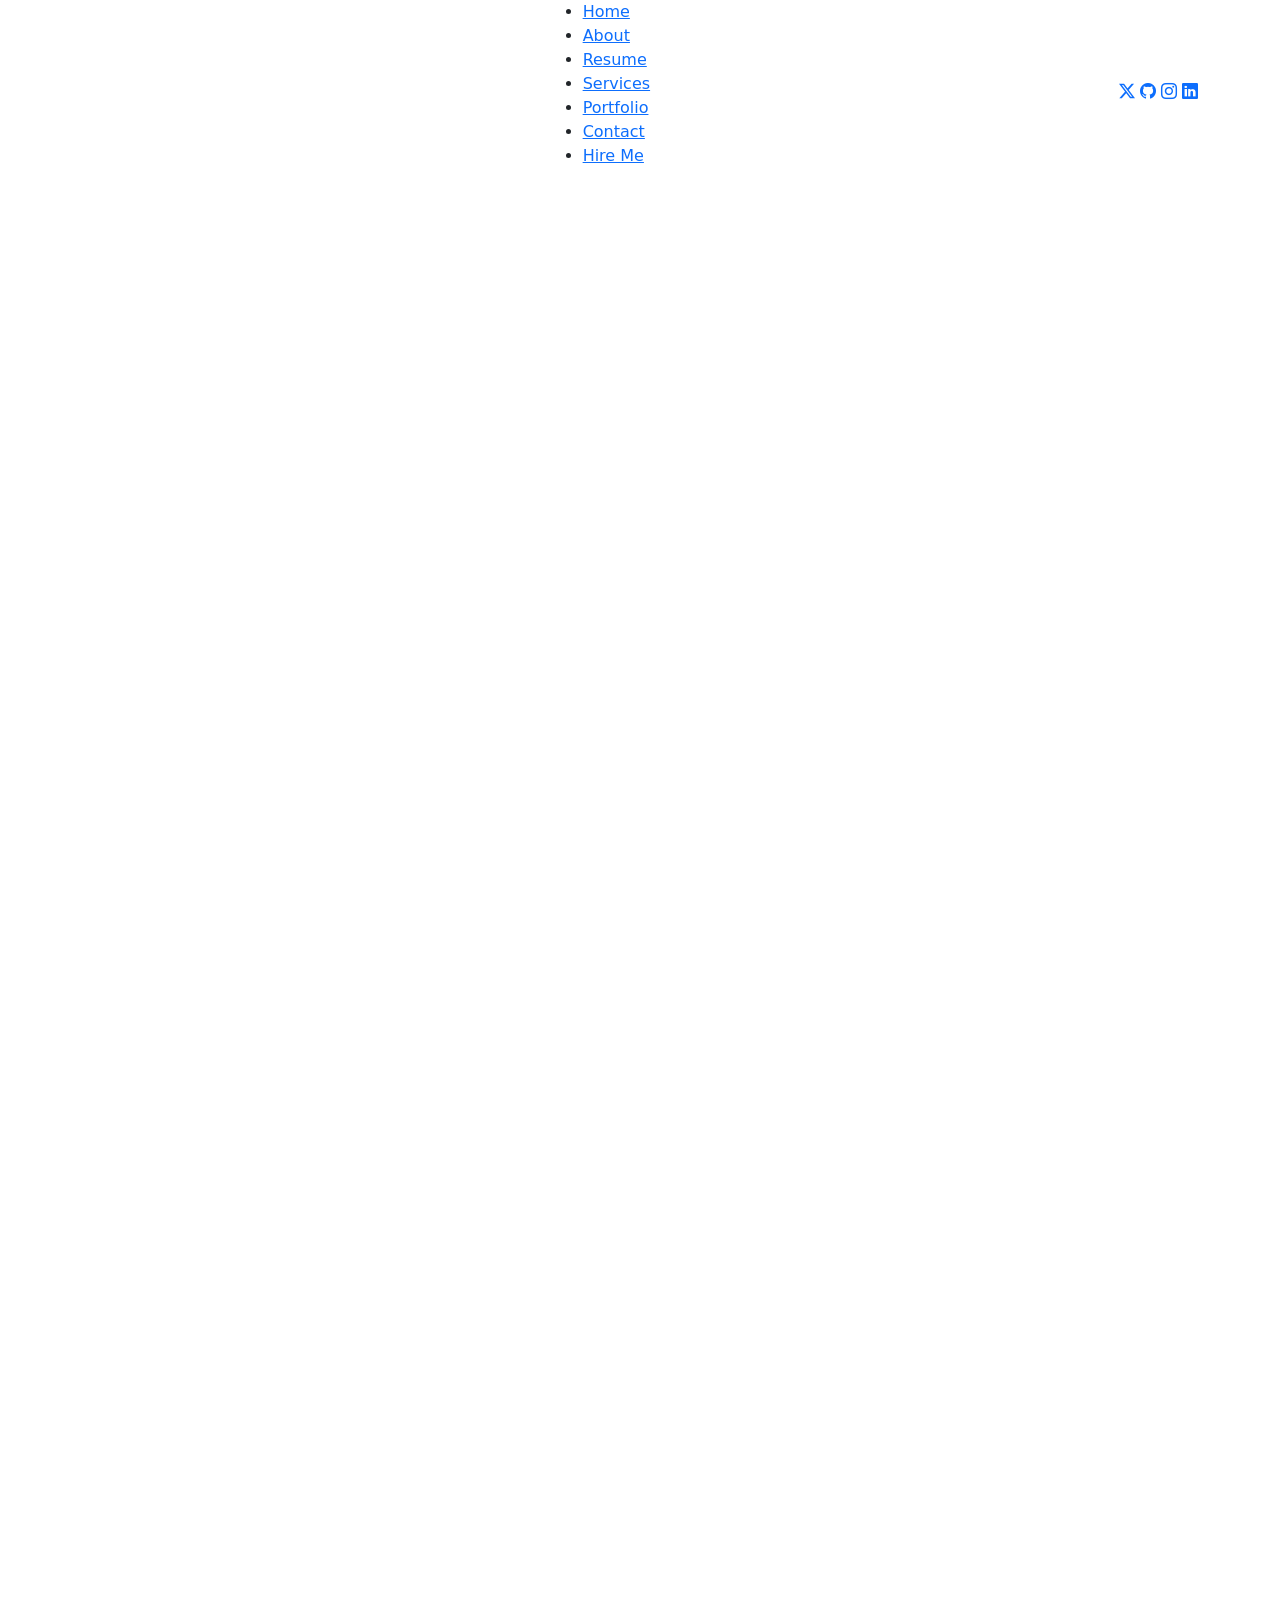
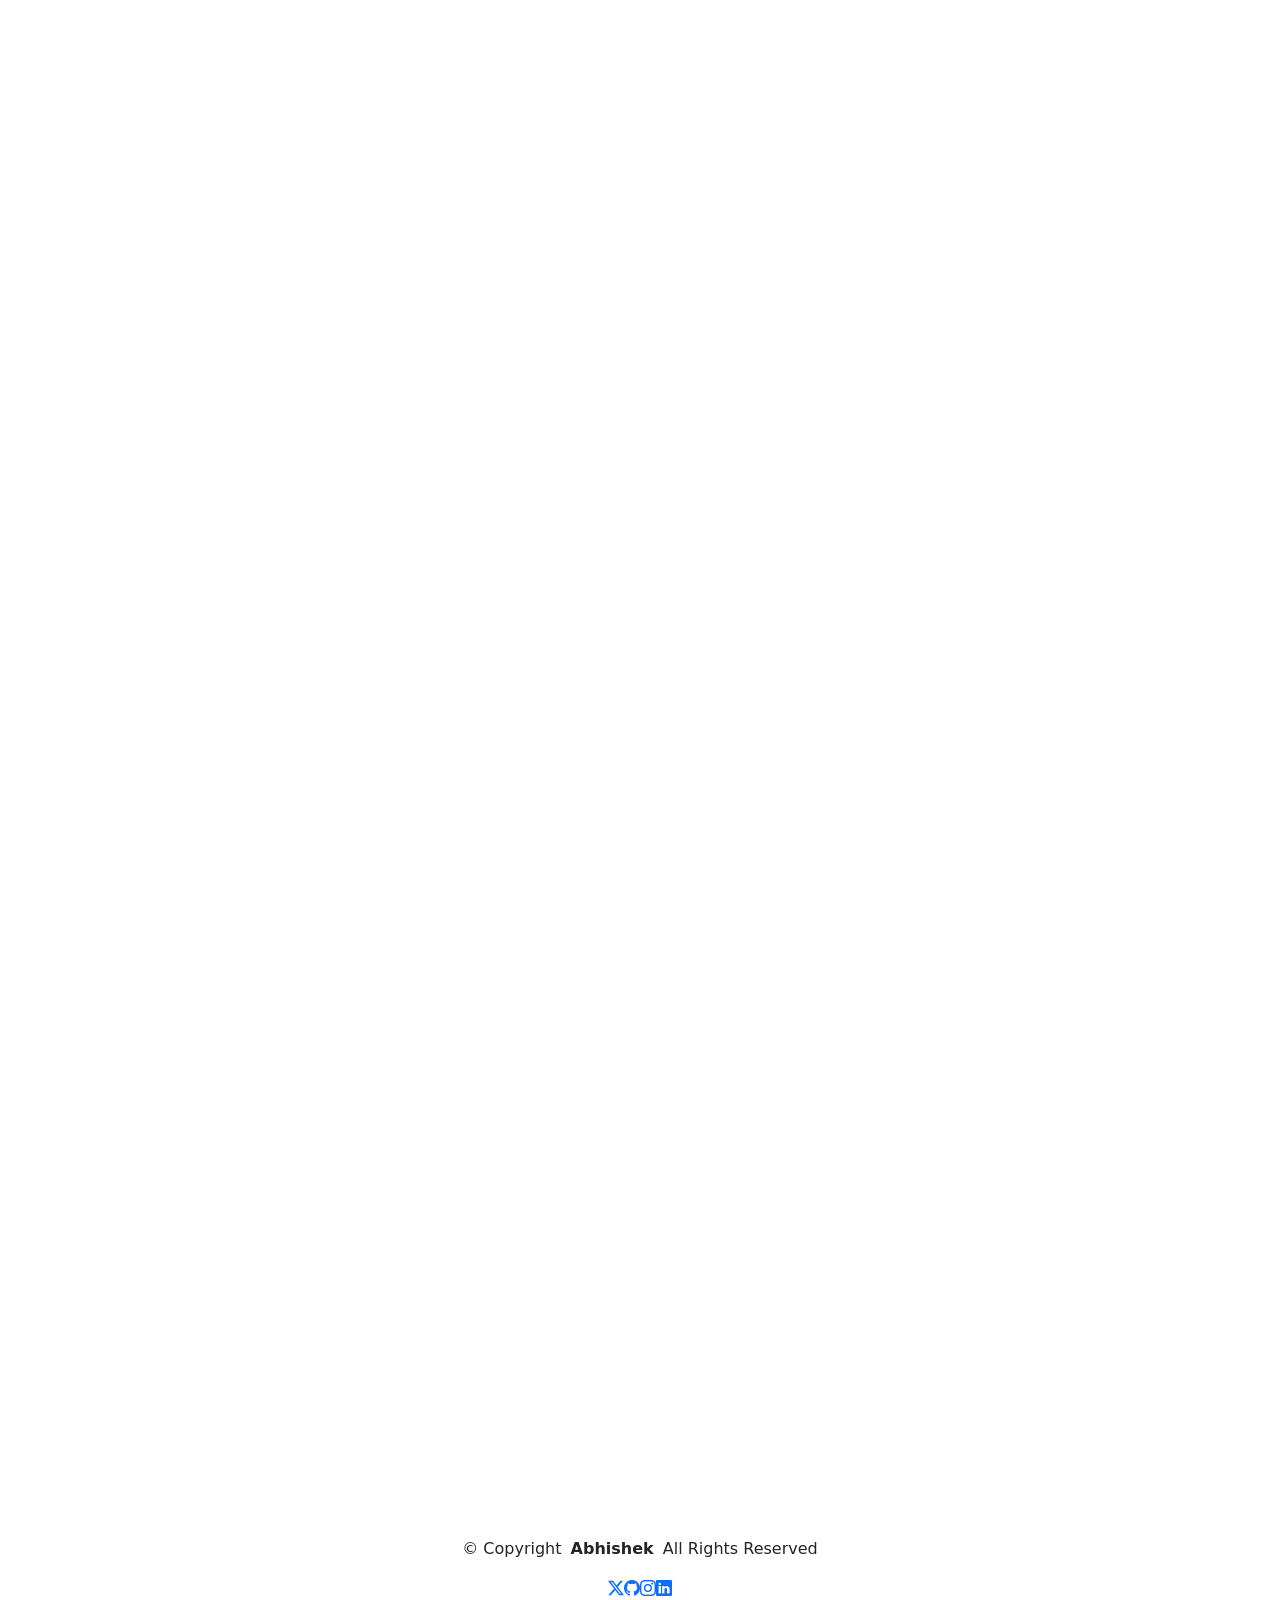
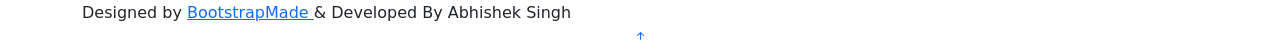
==== commit 92c7c001: "08 sep" ====
--- a/about.html
+++ b/about.html
@@ -4,9 +4,31 @@
 <head>
   <meta charset="utf-8">
   <meta content="width=device-width, initial-scale=1.0" name="viewport">
-  <title>Abhishek Portfolio</title>
-  <meta name="description" content="">
-  <meta name="keywords" content="">
+
+  <!-- SEO Title -->
+  <title>Abhishek Singh | Frontend Developer Portfolio</title>
+
+  <!-- SEO Meta Description -->
+  <meta name="description" content="Portfolio of Abhishek Singh - Frontend Developer skilled in HTML, CSS, JavaScript, React, Angular, Python, SQL, and Bootstrap. Explore my projects, resume, and services.">
+
+  <!-- SEO Keywords -->
+  <meta name="keywords" content="Abhishek Singh, frontend developer, web developer, portfolio, React developer, Angular developer, UI/UX, HTML CSS JavaScript, Bootstrap developer, Python, SQL, Java, Prayagraj, India">
+
+  <!-- Author -->
+  <meta name="author" content="Abhishek Singh">
+
+  <!-- Open Graph for Social Sharing -->
+  <meta property="og:title" content="Abhishek Singh | Frontend Developer Portfolio">
+  <meta property="og:description" content="Frontend Developer skilled in React, Angular, JavaScript, and modern web technologies.">
+  <meta property="og:image" content="assets/img/profile/abhi.jpeg">
+  <meta property="og:url" content="https://your-portfolio-link.com">
+  <meta property="og:type" content="website">
+
+  <!-- Twitter Card -->
+  <meta name="twitter:card" content="summary_large_image">
+  <meta name="twitter:title" content="Abhishek Singh | Frontend Developer Portfolio">
+  <meta name="twitter:description" content="Explore my projects, skills, and experience in web development.">
+  <meta name="twitter:image" content="assets/img/profile/abhi.jpeg">
 
   <!-- Favicons -->
   <link href="assets/img/favicon.png" rel="icon">
@@ -15,7 +37,7 @@
   <!-- Fonts -->
   <link href="https://fonts.googleapis.com" rel="preconnect">
   <link href="https://fonts.gstatic.com" rel="preconnect" crossorigin>
-  <link href="https://fonts.googleapis.com/css2?family=Roboto:ital,wght@0,100;0,300;0,400;0,500;0,700;0,900;1,100;1,300;1,400;1,500;1,700;1,900&family=Poppins:ital,wght@0,100;0,200;0,300;0,400;0,500;0,600;0,700;0,800;0,900;1,100;1,200;1,300;1,400;1,500;1,600;1,700;1,800;1,900&family=Raleway:ital,wght@0,100;0,200;0,300;0,400;0,500;0,600;0,700;0,800;0,900;1,100;1,200;1,300;1,400;1,500;1,600;1,700;1,800;1,900&display=swap" rel="stylesheet">
+  <link href="https://fonts.googleapis.com/css2?family=Roboto:wght@300;400;500;700;900&family=Poppins:wght@300;400;500;600;700&family=Raleway:wght@300;400;500;600;700&display=swap" rel="stylesheet">
 
   <!-- Vendor CSS Files -->
   <link href="assets/vendor/bootstrap/css/bootstrap.min.css" rel="stylesheet">
@@ -28,10 +50,8 @@
   <link href="assets/css/main.css" rel="stylesheet">
 
   <!-- =======================================================
-  * Template Name: FolioOne
-  * Template URL: https://bootstrapmade.com/folioone-bootstrap-portfolio-website-template/
-  * Updated: Aug 23 2025 with Bootstrap v5.3.7
-  * Author: BootstrapMade.com
+  * Template: FolioOne
+  * Customized by Abhishek Singh
   * License: https://bootstrapmade.com/license/
   ======================================================== -->
 </head>
@@ -41,12 +61,11 @@
   <header id="header" class="header d-flex align-items-center light-background sticky-top">
     <div class="container position-relative d-flex align-items-center justify-content-between">
 
-      <!-- <a href="index.html" class="logo d-flex align-items-center me-auto me-xl-0">
-      <img src="assets/img/logo.webp" alt="">
-      <h1 class="sitename">FolioOne</h1> 
-    </a> -->
-
-      <nav id="navmenu" class="navmenu">
+      <!-- Accessible Logo -->
+      <a href="index.html" class="logo d-flex align-items-center me-auto me-xl-0">
+      </a>
+
+      <nav id="navmenu" class="navmenu" aria-label="Main Navigation">
         <ul>
           <li><a href="index.html">Home</a></li>
           <li><a href="about.html" class="active">About</a></li>
@@ -54,20 +73,21 @@
           <li><a href="services.html">Services</a></li>
           <li><a href="portfolio.html">Portfolio</a></li>
           <li><a href="contact.html">Contact</a></li>
-          <li class="dropdown"><a href="hire.html"><span>Hire Me</span></i></a></li>
+          <li><a href="hire.html">Hire Me</a></li>
         </ul>
-        <i class="mobile-nav-toggle d-xl-none bi bi-list"></i>
+        <i class="mobile-nav-toggle d-xl-none bi bi-list" aria-label="Toggle navigation"></i>
       </nav>
 
       <div class="header-social-links">
-        <a href="https://x.com/abhi958041" class="twitter"><i class="bi bi-twitter-x"></i></a>
-        <a href="https://github.com/abhitha007" class="GitHub"><i class="bi bi-github"></i></a>
-        <a href="https://www.instagram.com/whois_abhi007/" class="instagram"><i class="bi bi-instagram"></i></a>
-        <a href="https://www.linkedin.com/in/abhishek-singh-680633282/" class="linkedin"><i class="bi bi-linkedin"></i></a>
+        <a href="https://x.com/abhi958041" class="twitter" aria-label="Twitter"><i class="bi bi-twitter-x"></i></a>
+        <a href="https://github.com/abhitha007" class="github" aria-label="GitHub"><i class="bi bi-github"></i></a>
+        <a href="https://www.instagram.com/whois_abhi007/" class="instagram" aria-label="Instagram"><i class="bi bi-instagram"></i></a>
+        <a href="https://www.linkedin.com/in/abhishek-singh-680633282/" class="linkedin" aria-label="LinkedIn"><i class="bi bi-linkedin"></i></a>
       </div>
 
     </div>
   </header>
+
 
   <main class="main">
 
@@ -560,17 +580,17 @@
         <p>© <span>Copyright</span> <strong class="px-1 sitename">Abhishek</strong> <span>All Rights Reserved<br></span></p>
       </div>
       <div class="social-links d-flex justify-content-center">
-        <a href=""><i class="bi bi-twitter-x"></i></a>
-        <a href=""><i class="bi bi-facebook"></i></a>
-        <a href=""><i class="bi bi-instagram"></i></a>
-        <a href=""><i class="bi bi-linkedin"></i></a>
+        <a href="https://x.com/abhi958041"><i class="bi bi-twitter-x"></i></a>
+        <a href="https://github.com/abhitha007"><i class="bi bi-github"></i></a>
+        <a href="https://www.instagram.com/whois_abhi007/"><i class="bi bi-instagram"></i></a>
+        <a href="https://www.linkedin.com/in/abhishek-singh-680633282/"><i class="bi bi-linkedin"></i></a>
       </div>
       <div class="credits">
         <!-- All the links in the footer should remain intact. -->
         <!-- You can delete the links only if you've purchased the pro version. -->
         <!-- Licensing information: https://bootstrapmade.com/license/ -->
         <!-- Purchase the pro version with working PHP/AJAX contact form: [buy-url] -->
-        Designed by <a href="https://bootstrapmade.com/">BootstrapMade</a> & Developed By Abhishek Singh
+        Designed by <a href="https://bootstrapmade.com/">BootstrapMade </a> & Developed By Abhishek Singh
       </div>
     </div>
 
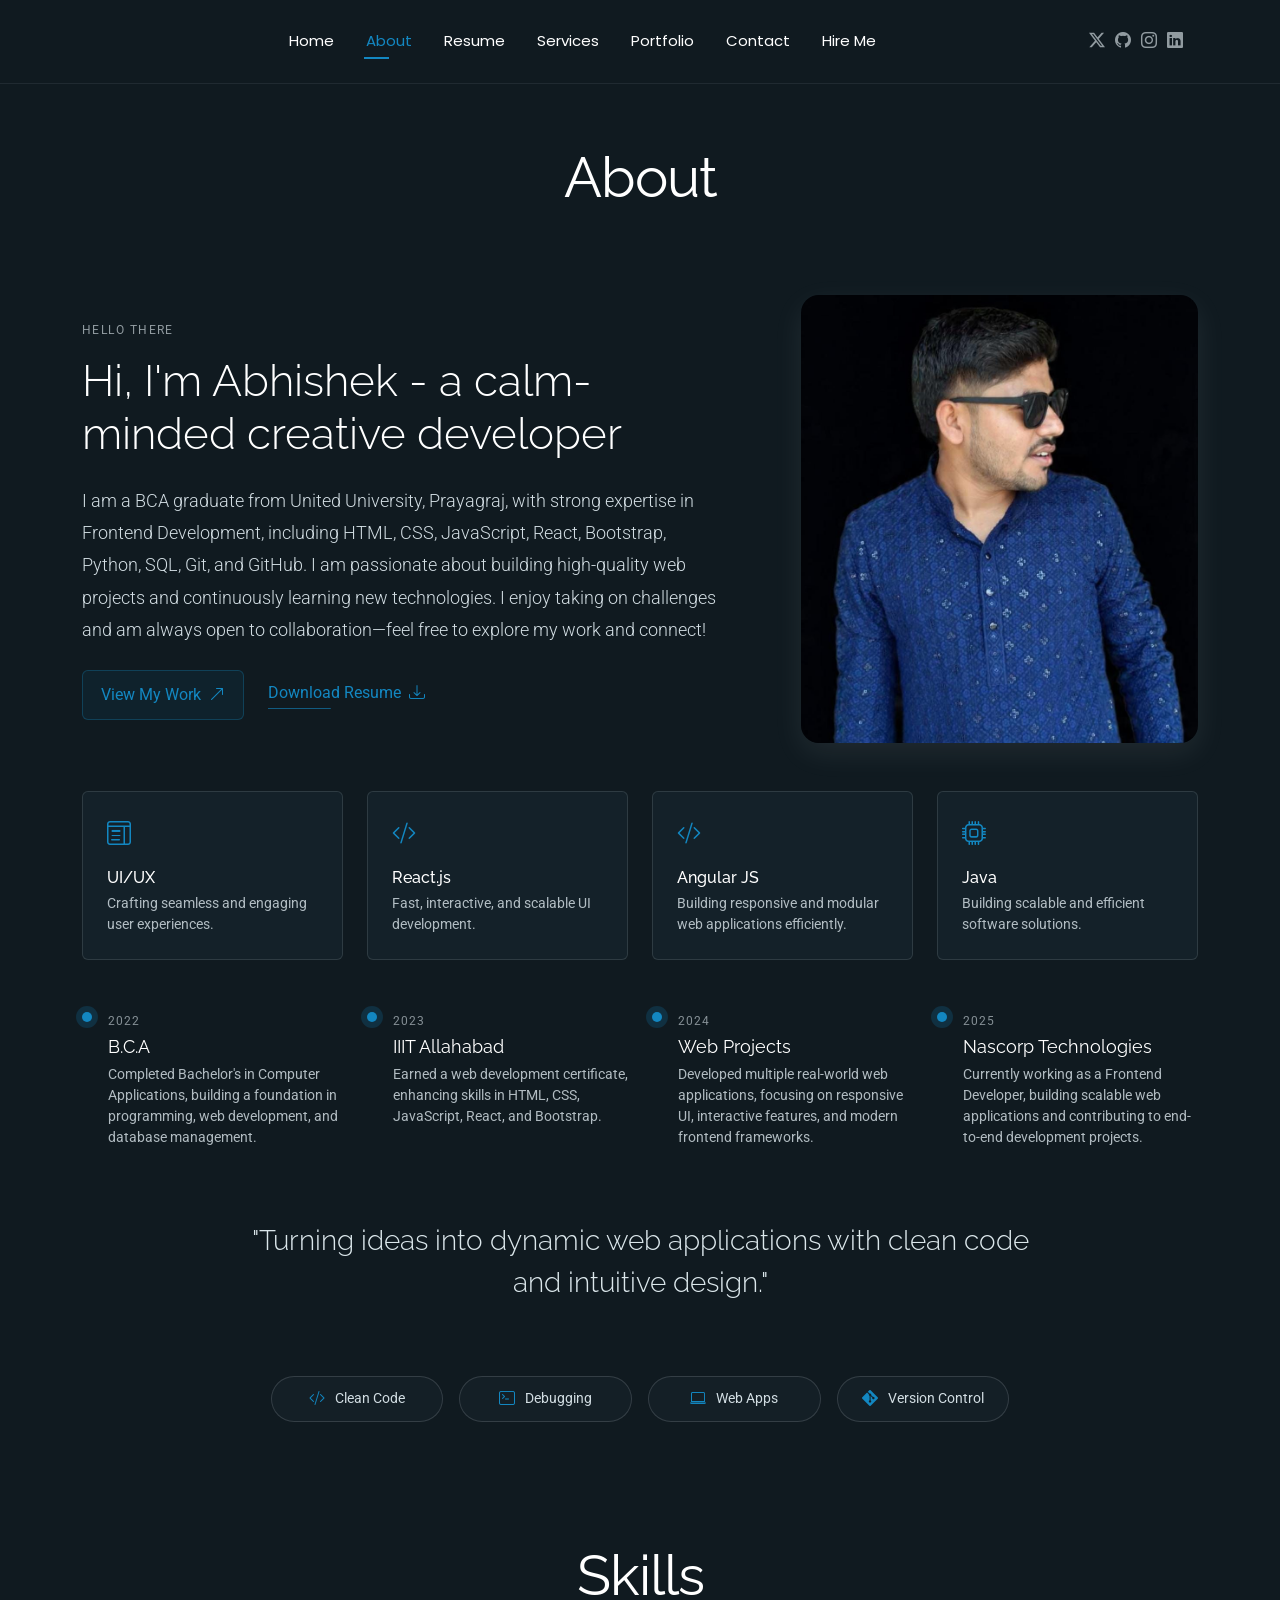
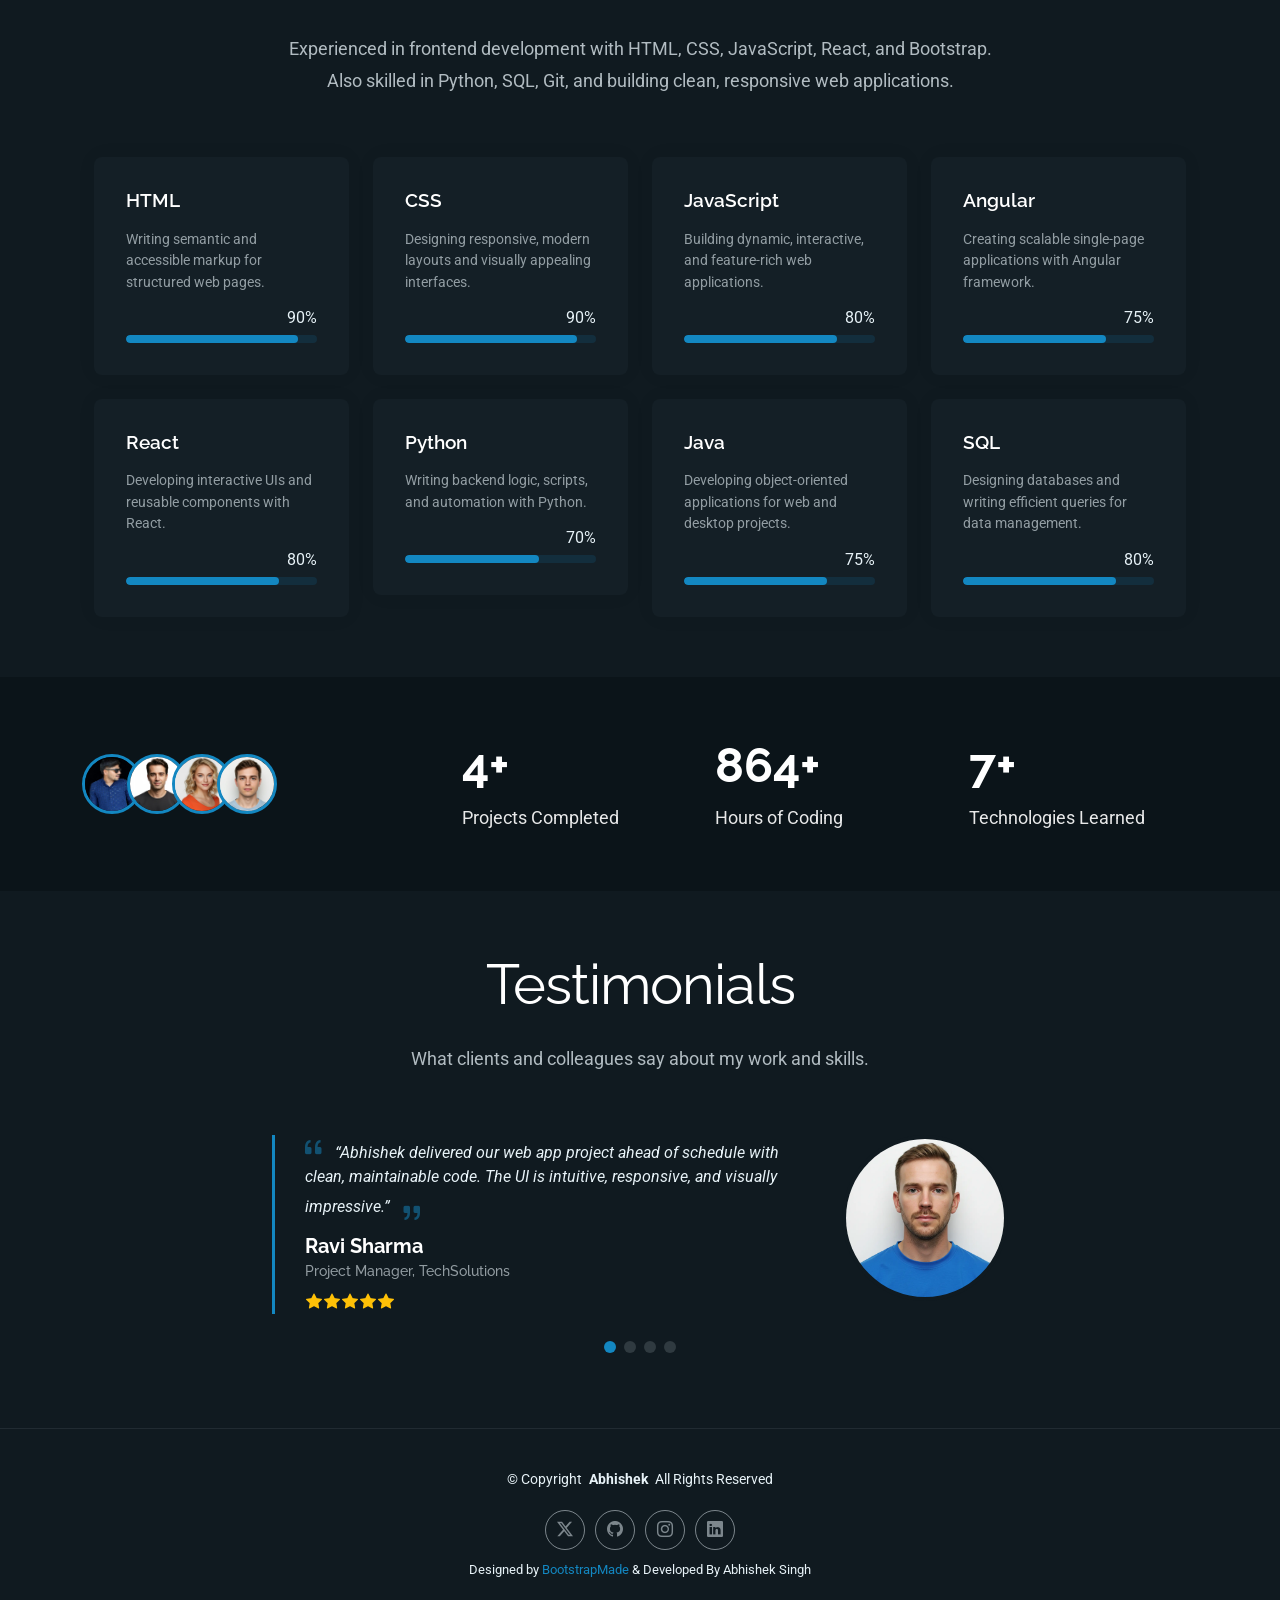
==== commit e09230b1: "08 sep" ====
--- a/about.html
+++ b/about.html
@@ -3,7 +3,7 @@
 
 <head>
   <meta charset="utf-8">
-  <meta content="width=device-width, initial-scale=1.0" name="viewport">
+  <meta content="width=device-width, initial-scale=1.0" name="viewport"> 
 
   <!-- SEO Title -->
   <title>Abhishek Singh | Frontend Developer Portfolio</title>
--- a/assets/css/main.css
+++ b/assets/css/main.css
@@ -10,7 +10,7 @@
 # Font & Color Variables
 # Help: https://bootstrapmade.com/color-system/
 --------------------------------------------------------------*/
-/* Fonts */
+/* Fonts */ 
 :root {
   --default-font: "Roboto",  system-ui, -apple-system, "Segoe UI", Roboto, "Helvetica Neue", Arial, "Noto Sans", "Liberation Sans", sans-serif, "Apple Color Emoji", "Segoe UI Emoji", "Segoe UI Symbol", "Noto Color Emoji";
   --heading-font: "Raleway",  sans-serif;
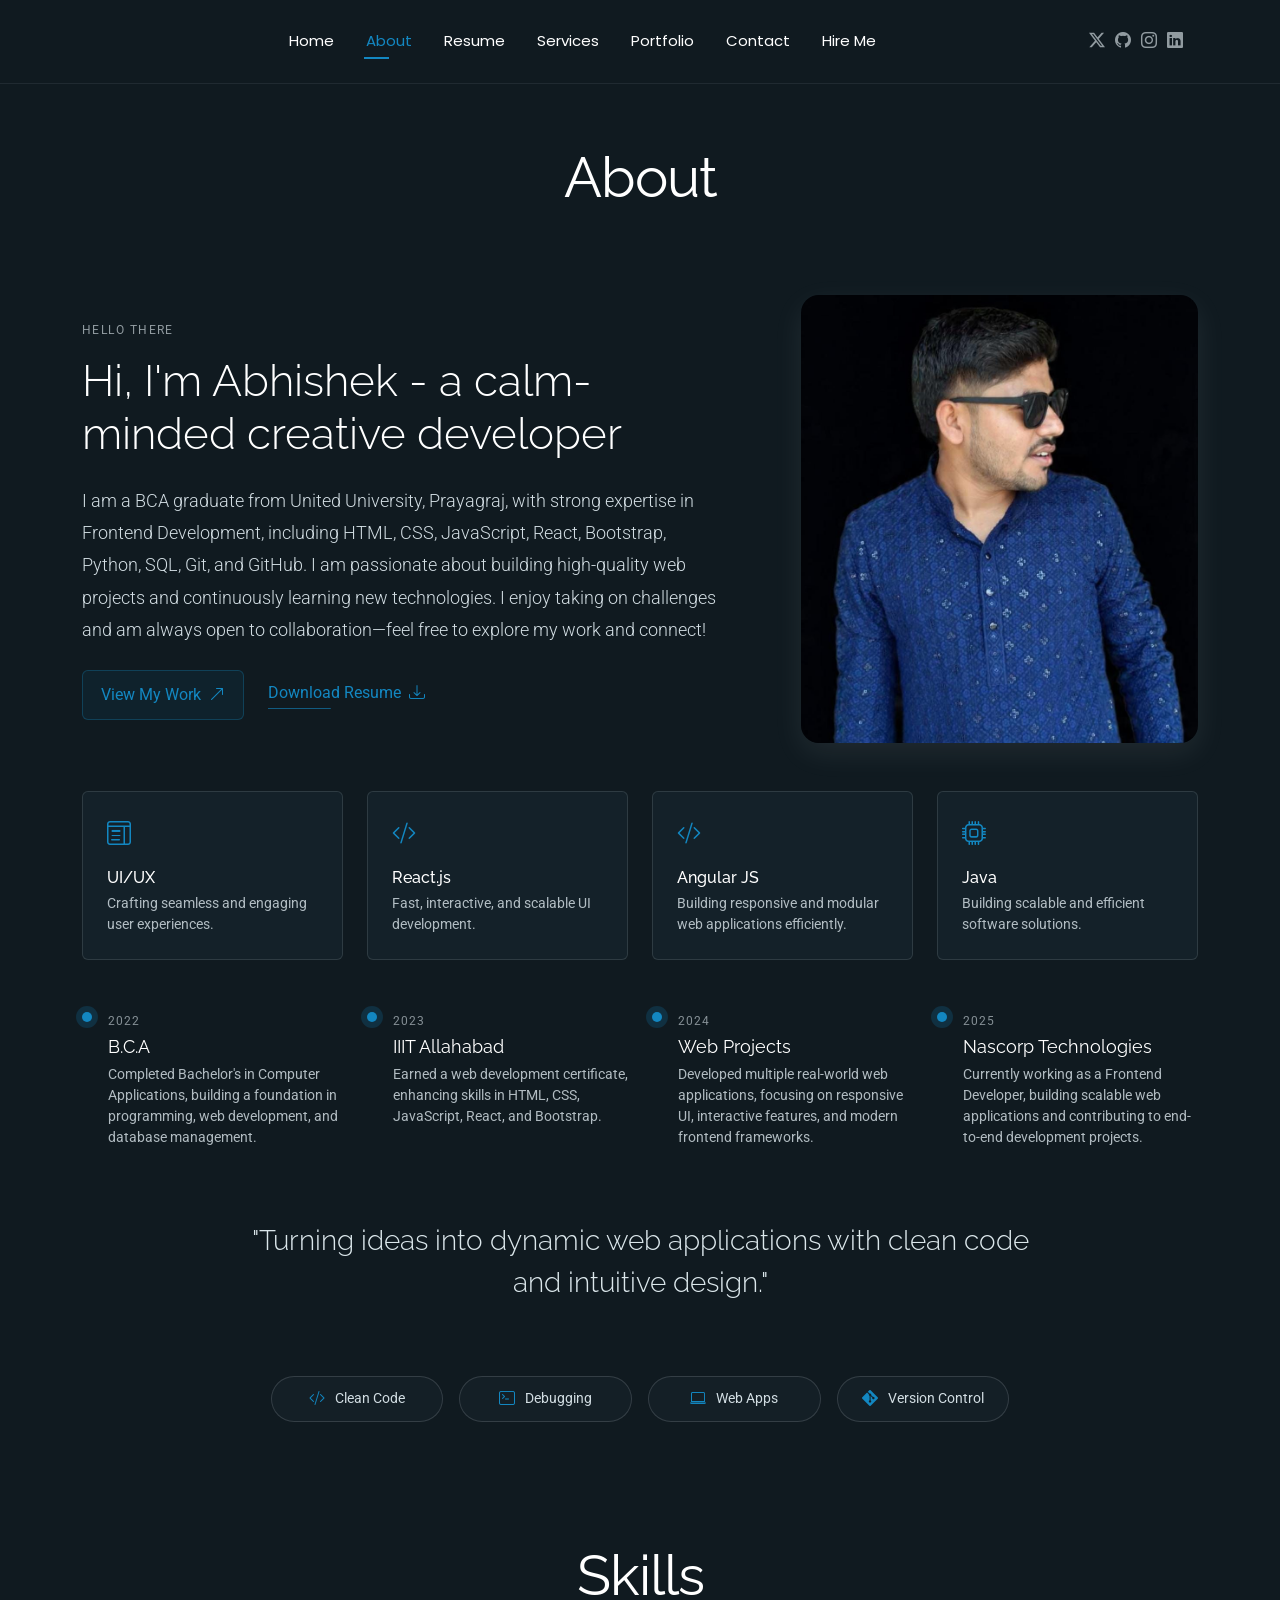
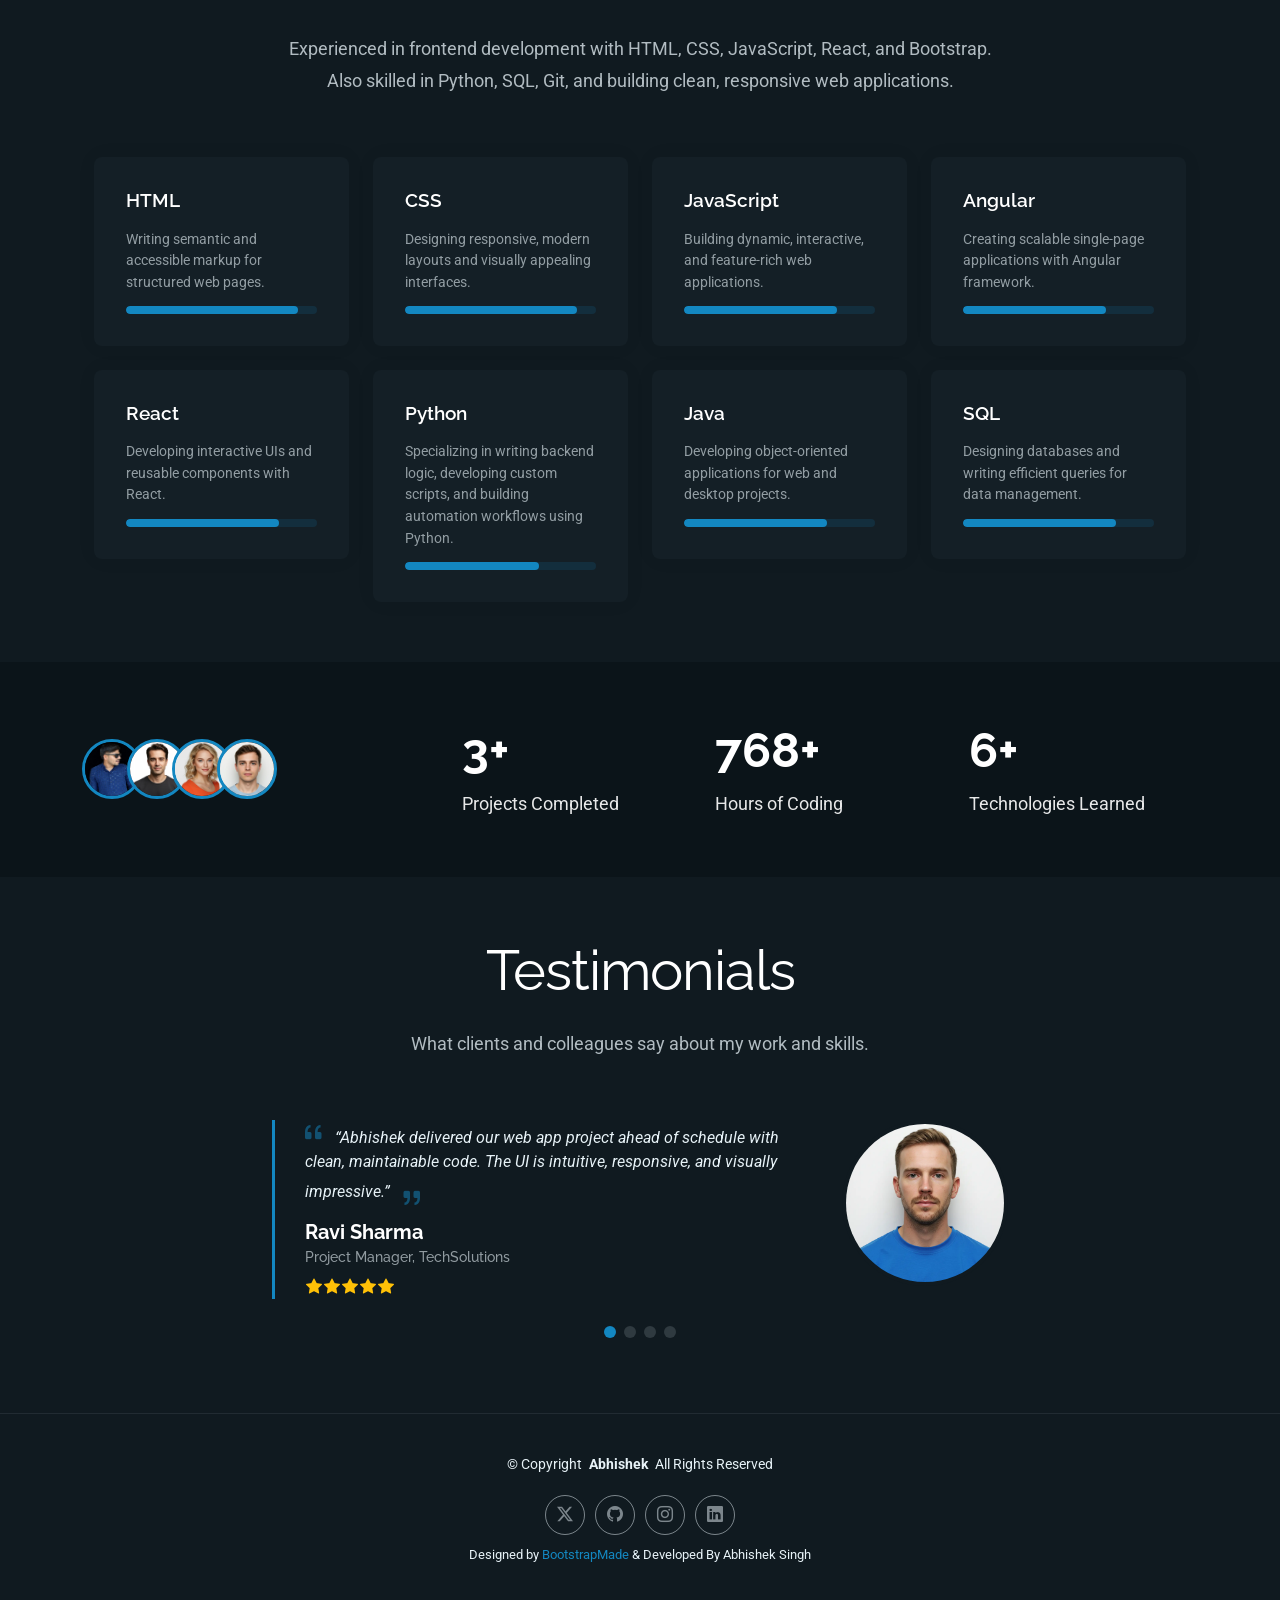
==== commit a32cae4b: "08 sep" ====
--- a/about.html
+++ b/about.html
@@ -284,7 +284,7 @@
               <div class="skill-box">
                 <h3>HTML</h3>
                 <p>Writing semantic and accessible markup for structured web pages.</p>
-                <span class="text-end d-block">90%</span>
+                <span class="text-end d-block"></span>
                 <div class="progress">
                   <div class="progress-bar" role="progressbar" aria-valuenow="90" aria-valuemin="0" aria-valuemax="100"></div>
                 </div>
@@ -296,7 +296,7 @@
               <div class="skill-box">
                 <h3>CSS</h3>
                 <p>Designing responsive, modern layouts and visually appealing interfaces.</p>
-                <span class="text-end d-block">90%</span>
+                <span class="text-end d-block"></span>
                 <div class="progress">
                   <div class="progress-bar" role="progressbar" aria-valuenow="90" aria-valuemin="0" aria-valuemax="100"></div>
                 </div>
@@ -308,7 +308,7 @@
               <div class="skill-box">
                 <h3>JavaScript</h3>
                 <p>Building dynamic, interactive, and feature-rich web applications.</p>
-                <span class="text-end d-block">80%</span>
+                <span class="text-end d-block"></span>
                 <div class="progress">
                   <div class="progress-bar" role="progressbar" aria-valuenow="80" aria-valuemin="0" aria-valuemax="100"></div>
                 </div>
@@ -320,7 +320,7 @@
               <div class="skill-box">
                 <h3>Angular</h3>
                 <p>Creating scalable single-page applications with Angular framework.</p>
-                <span class="text-end d-block">75%</span>
+                <span class="text-end d-block"></span>
                 <div class="progress">
                   <div class="progress-bar" role="progressbar" aria-valuenow="75" aria-valuemin="0" aria-valuemax="100"></div>
                 </div>
@@ -332,7 +332,7 @@
               <div class="skill-box">
                 <h3>React</h3>
                 <p>Developing interactive UIs and reusable components with React.</p>
-                <span class="text-end d-block">80%</span>
+                <span class="text-end d-block"></span>
                 <div class="progress">
                   <div class="progress-bar" role="progressbar" aria-valuenow="80" aria-valuemin="0" aria-valuemax="100"></div>
                 </div>
@@ -343,8 +343,8 @@
             <div class="col-md-6 col-lg-3" data-aos="fade-up" data-aos-delay="600">
               <div class="skill-box">
                 <h3>Python</h3>
-                <p>Writing backend logic, scripts, and automation with Python.</p>
-                <span class="text-end d-block">70%</span>
+                <p>Specializing in writing backend logic, developing custom scripts, and building automation workflows using Python.</p>
+                <span class="text-end d-block"></span>
                 <div class="progress">
                   <div class="progress-bar" role="progressbar" aria-valuenow="70" aria-valuemin="0" aria-valuemax="100"></div>
                 </div>
@@ -356,7 +356,7 @@
               <div class="skill-box">
                 <h3>Java</h3>
                 <p>Developing object-oriented applications for web and desktop projects.</p>
-                <span class="text-end d-block">75%</span>
+                <span class="text-end d-block"></span>
                 <div class="progress">
                   <div class="progress-bar" role="progressbar" aria-valuenow="75" aria-valuemin="0" aria-valuemax="100"></div>
                 </div>
@@ -368,7 +368,7 @@
               <div class="skill-box">
                 <h3>SQL</h3>
                 <p>Designing databases and writing efficient queries for data management.</p>
-                <span class="text-end d-block">80%</span>
+                <span class="text-end d-block"></span>
                 <div class="progress">
                   <div class="progress-bar" role="progressbar" aria-valuenow="80" aria-valuemin="0" aria-valuemax="100"></div>
                 </div>
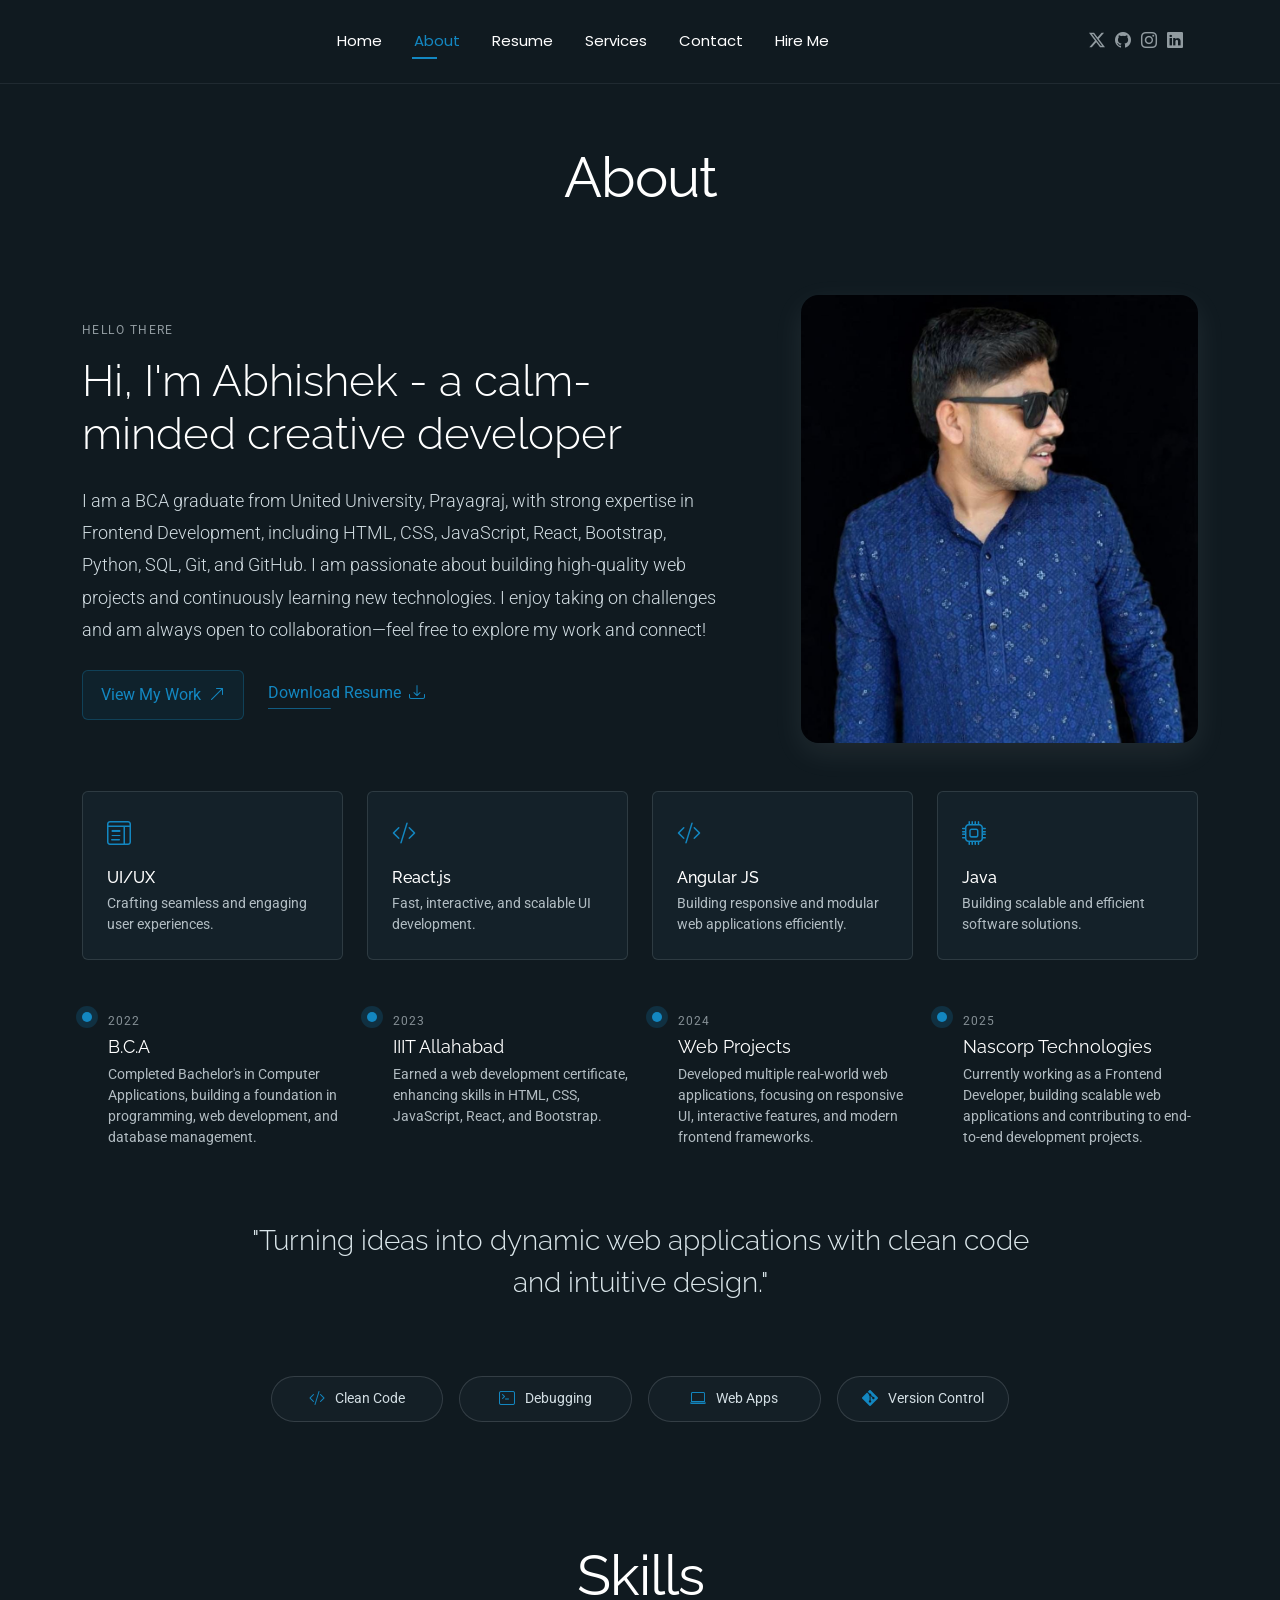
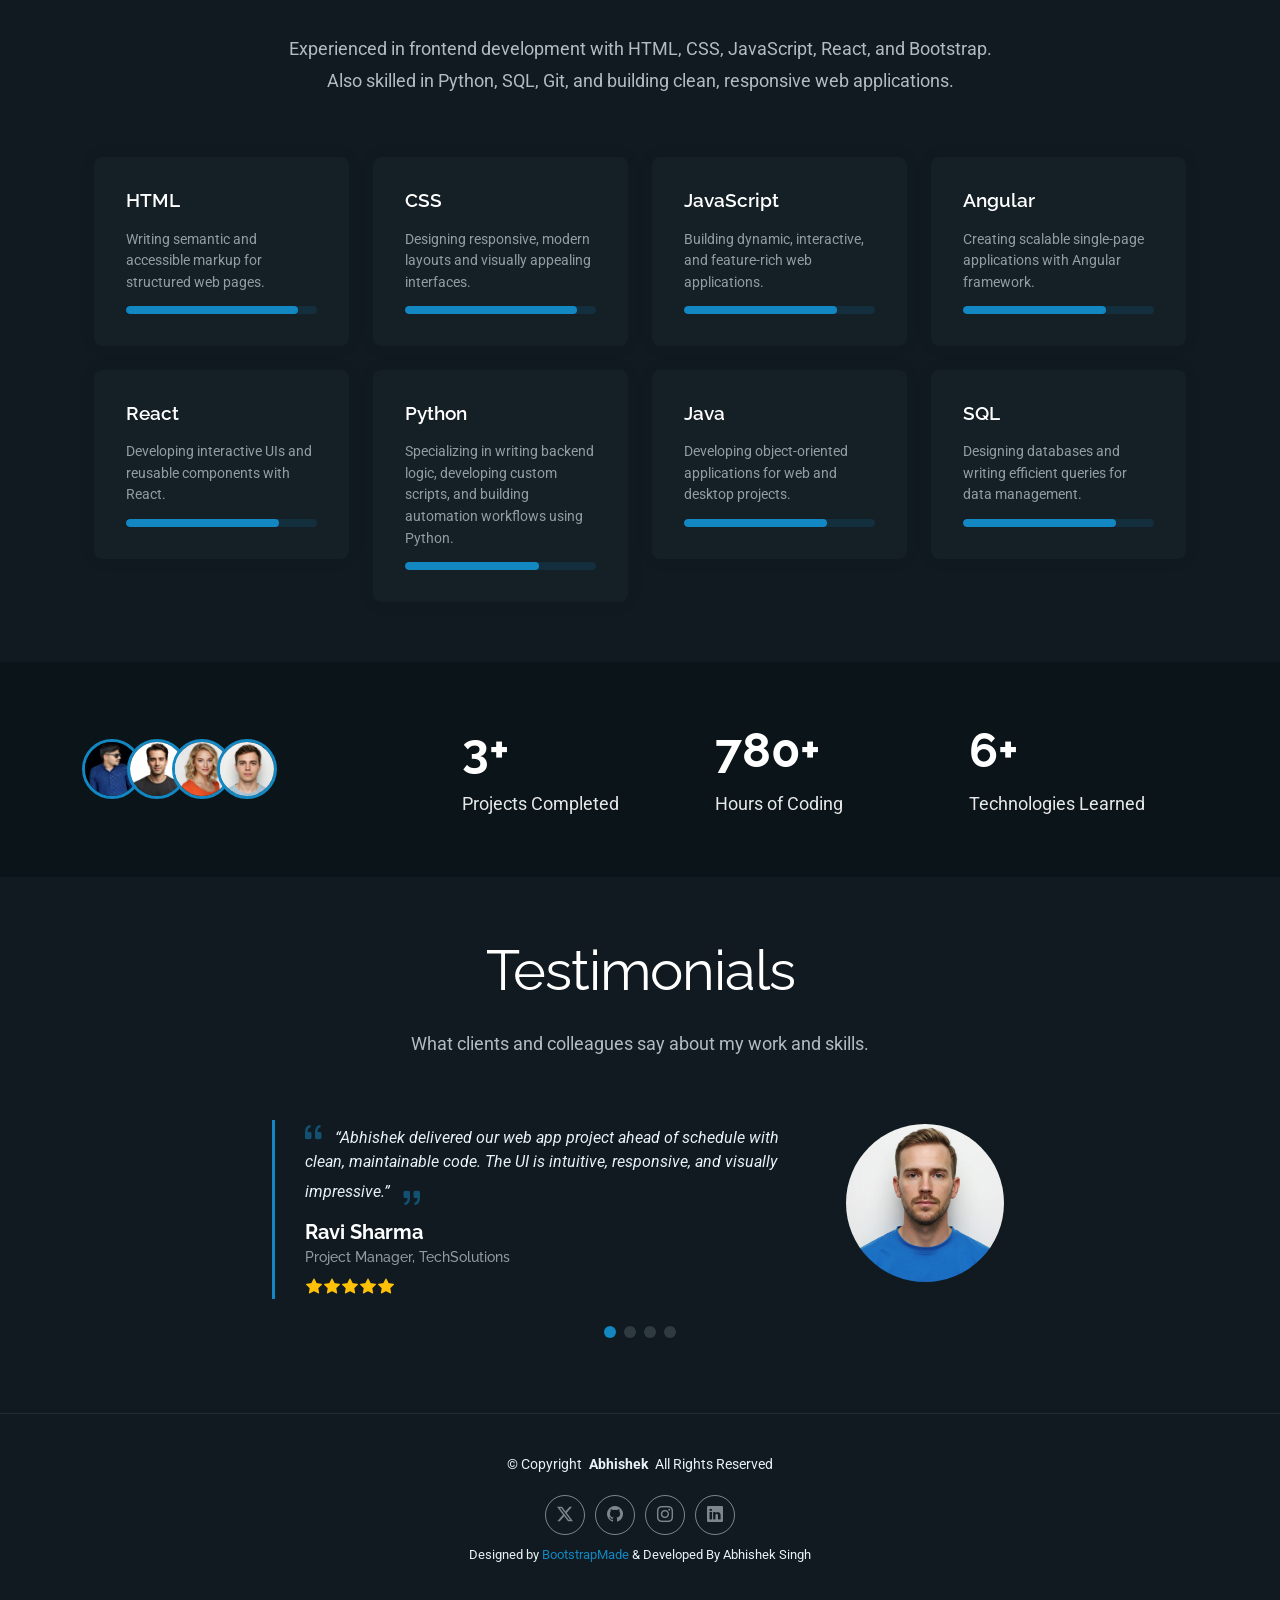
==== commit b10be067: "17sep" ====
--- a/about.html
+++ b/about.html
@@ -70,8 +70,8 @@
           <li><a href="index.html">Home</a></li>
           <li><a href="about.html" class="active">About</a></li>
           <li><a href="resume.html">Resume</a></li>
-          <li><a href="services.html">Services</a></li>
-          <li><a href="portfolio.html">Portfolio</a></li>
+         <li><a href="services.html">Services</a></li>
+           <!--<li><a href="portfolio.html">Portfolio</a></li>-->
           <li><a href="contact.html">Contact</a></li>
           <li><a href="hire.html">Hire Me</a></li>
         </ul>
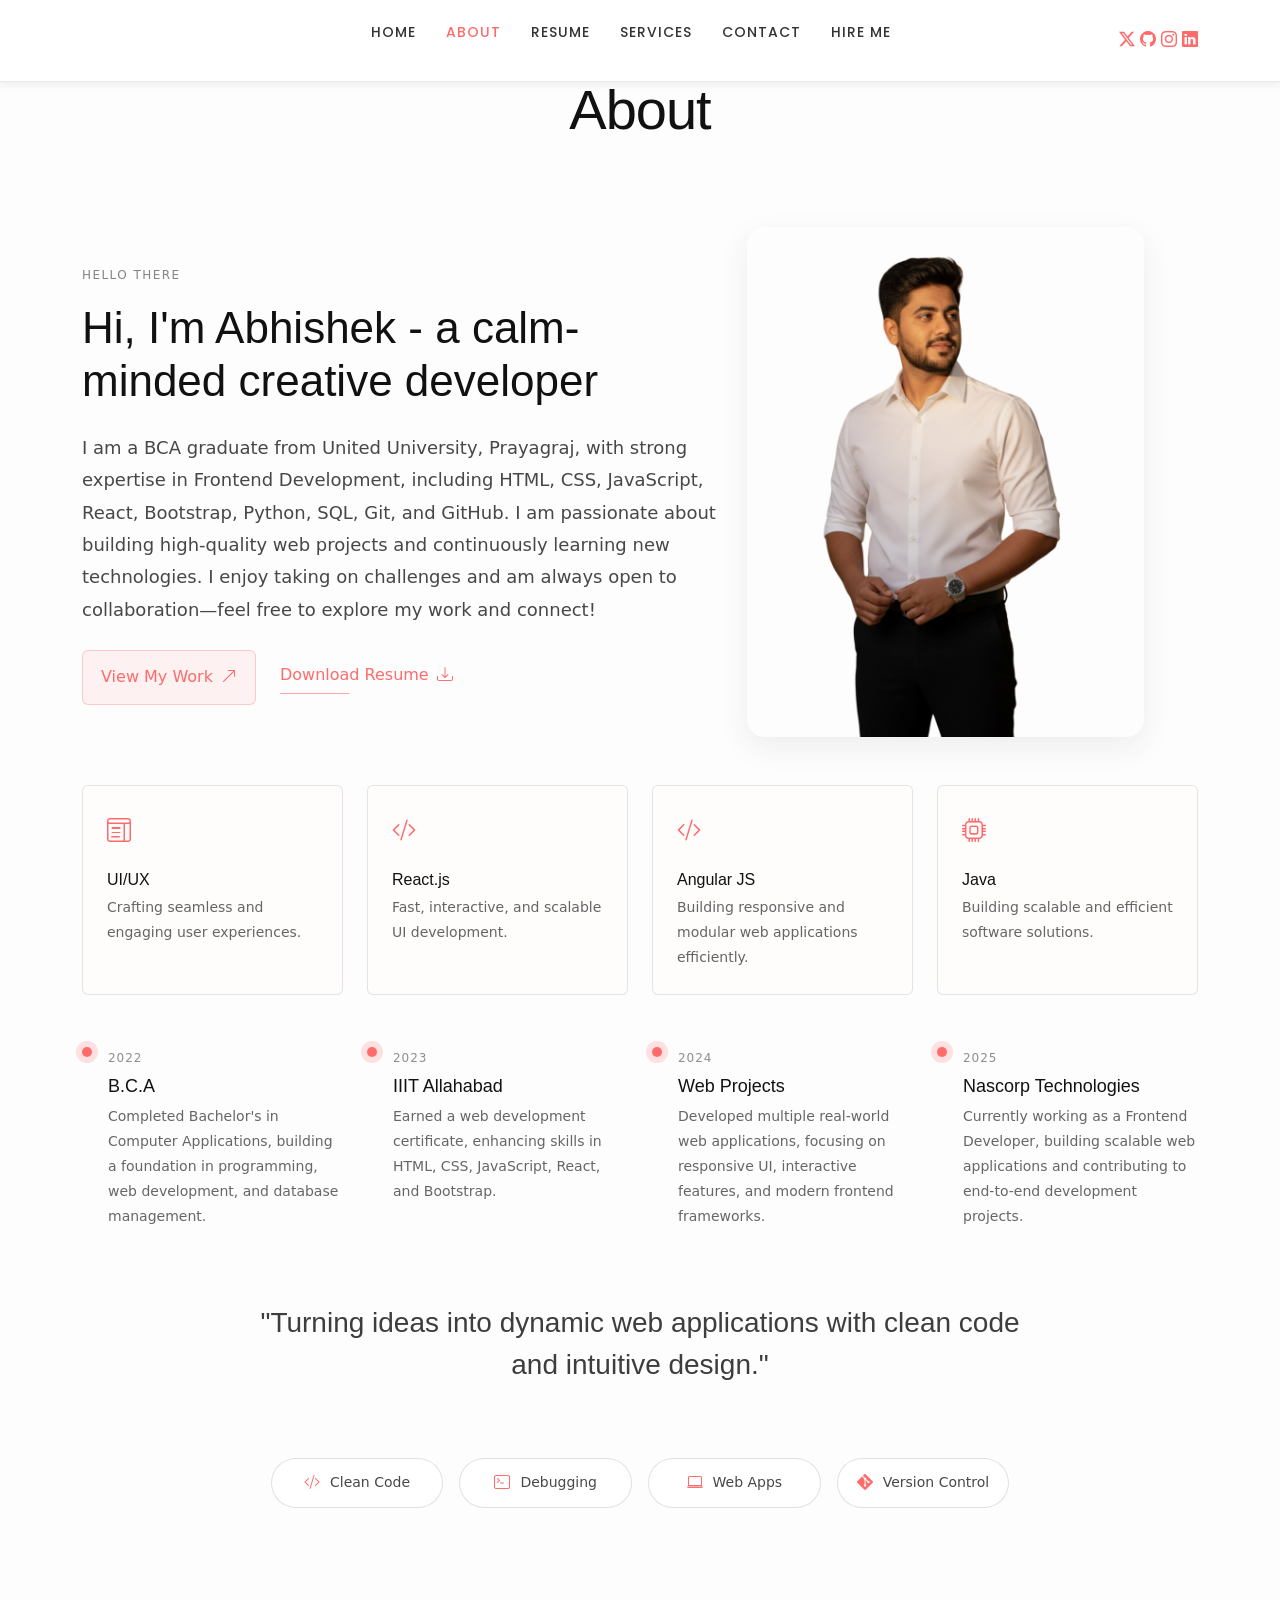
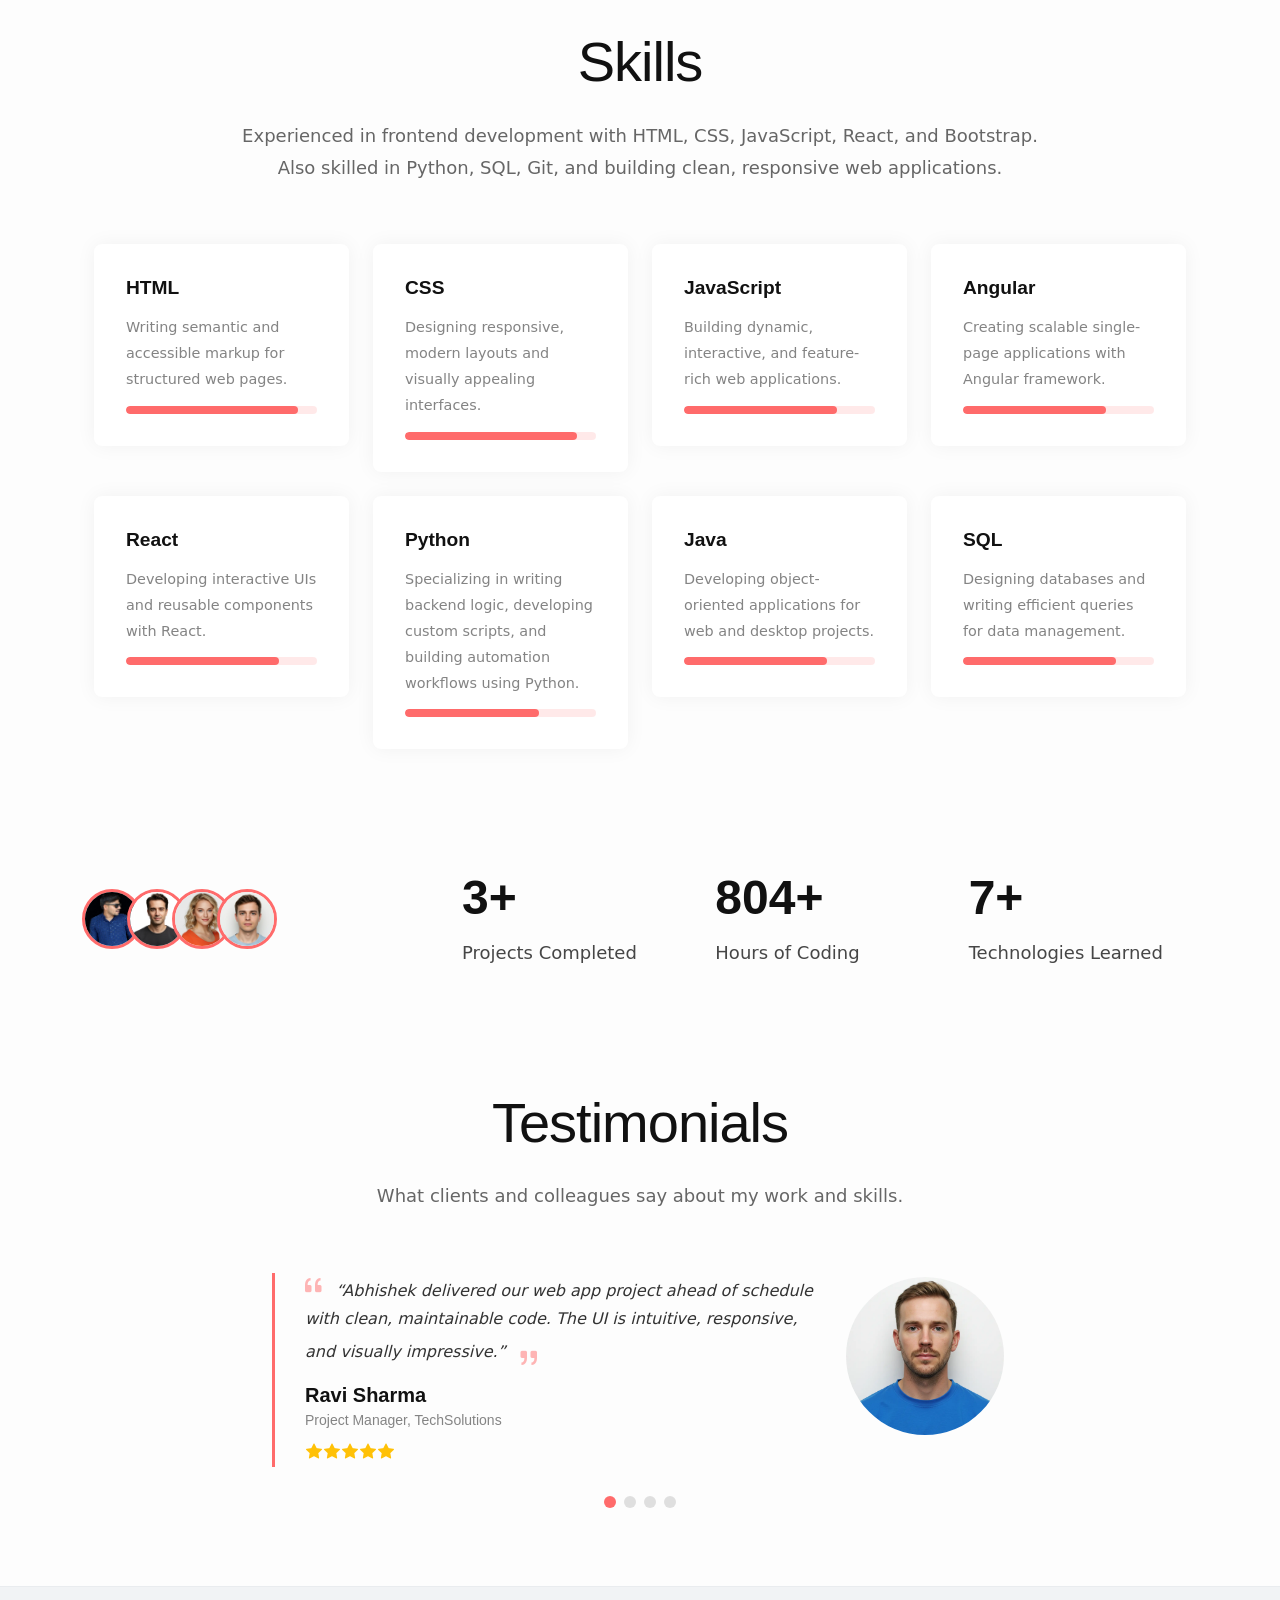
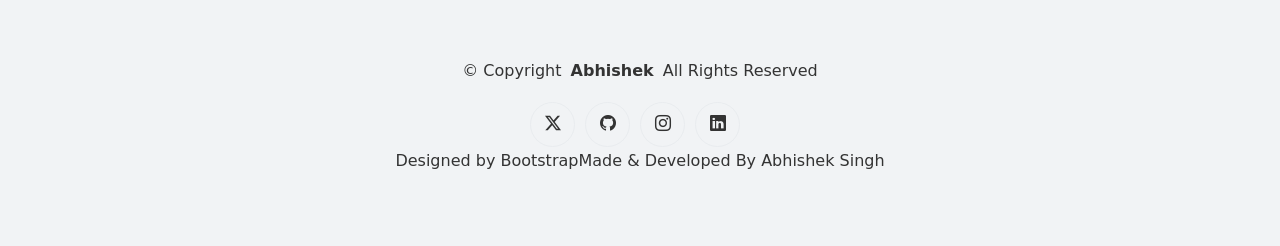
==== commit aec903be: "18sep" ====
--- a/about.html
+++ b/about.html
@@ -89,7 +89,7 @@
   </header>
 
 
-  <main class="main">
+  <main class="main mt-3">
 
     <!-- About Section -->
     <section id="about" class="about section">
@@ -113,7 +113,7 @@
               </p>
 
               <div class="cta-group">
-                <a href="#portfolio" class="btn-ghost">
+                <a href="hire.html" class="btn-ghost">
                   View My Work <i class="bi bi-arrow-up-right"></i>
                 </a>
                 <a href="Abhiresume.pdf" class="link-underline">
@@ -125,7 +125,7 @@
 
           <div class="col-lg-5" data-aos="zoom-in" data-aos-delay="250">
             <figure class="profile-figure text-center text-lg-end">
-              <img src="assets/img/profile/abhi.jpeg" alt="Portrait of Alex" class="img-fluid profile-photo">
+              <img src="assets/img/profile/Gemini_Generated_Image_lpug6wlpug6wlpug.png" alt="Portrait of Alex" class="img-fluid profile-photo">
             </figure>
           </div>
         </div>
@@ -585,7 +585,7 @@
         <a href="https://www.instagram.com/whois_abhi007/"><i class="bi bi-instagram"></i></a>
         <a href="https://www.linkedin.com/in/abhishek-singh-680633282/"><i class="bi bi-linkedin"></i></a>
       </div>
-      <div class="credits">
+      <div class="credits  text-center">
         <!-- All the links in the footer should remain intact. -->
         <!-- You can delete the links only if you've purchased the pro version. -->
         <!-- Licensing information: https://bootstrapmade.com/license/ -->
--- a/assets/css/main.css
+++ b/assets/css/main.css
@@ -11,59 +11,94 @@
 # Help: https://bootstrapmade.com/color-system/
 --------------------------------------------------------------*/
 /* Fonts */ 
+/**
+* Theme 2: Pastel Light Portfolio
+* Author: Generated by ChatGPT
+* Version: 1.0
+*/
+
+/*--------------------------------------------------------------
+# Root Variables
+--------------------------------------------------------------*/
+/**
+* Theme 10: Elegant Minimalist Light Portfolio
+* Author: Generated by ChatGPT
+* Version: 1.0
+*/
+
+/*--------------------------------------------------------------
+# Root Variables
+--------------------------------------------------------------*/
 :root {
-  --default-font: "Roboto",  system-ui, -apple-system, "Segoe UI", Roboto, "Helvetica Neue", Arial, "Noto Sans", "Liberation Sans", sans-serif, "Apple Color Emoji", "Segoe UI Emoji", "Segoe UI Symbol", "Noto Color Emoji";
-  --heading-font: "Raleway",  sans-serif;
-  --nav-font: "Poppins",  sans-serif;
-}
-
-/* Global Colors - The following color variables are used throughout the website. Updating them here will change the color scheme of the entire website */
-:root { 
-  --background-color: #101a20; /* Background color for the entire website, including individual sections */
-  --default-color: #e7f2f7; /* Default color used for the majority of the text content across the entire website */
-  --heading-color: #ffffff; /* Color for headings, subheadings and title throughout the website */
-  --accent-color: #1387c1; /* Accent color that represents your brand on the website. It's used for buttons, links, and other elements that need to stand out */
-  --surface-color: #141f26; /* The surface color is used as a background of boxed elements within sections, such as cards, icon boxes, or other elements that require a visual separation from the global background. */
-  --contrast-color: #ffffff; /* Contrast color for text, ensuring readability against backgrounds of accent, heading, or default colors. */
-}
-
-/* Nav Menu Colors - The following color variables are used specifically for the navigation menu. They are separate from the global colors to allow for more customization options */
-:root {
-  --nav-color: #ffffff;  /* The default color of the main navmenu links */
-  --nav-hover-color: #1387c1; /* Applied to main navmenu links when they are hovered over or active */
-  --nav-mobile-background-color: #213642; /* Used as the background color for mobile navigation menu */
-  --nav-dropdown-background-color: #051117; /* Used as the background color for dropdown items that appear when hovering over primary navigation items */
-  --nav-dropdown-color: #e7f2f7; /* Used for navigation links of the dropdown items in the navigation menu. */
-  --nav-dropdown-hover-color: #1387c1; /* Similar to --nav-hover-color, this color is applied to dropdown navigation links when they are hovered over. */
-}
-
-/* Color Presets - These classes override global colors when applied to any section or element, providing reuse of the sam color scheme. */
-
-.light-background {
-  --background-color: #142027;
-  --surface-color: #325264;
-}
-
-.dark-background {
-  --background-color: #0b1419;
-  --default-color: #ffffff;
-  --heading-color: #ffffff;
-  --surface-color: #252525;
-  --contrast-color: #ffffff;
-}
-
-/* Smooth scroll */
-:root {
+  /* Fonts */
+  --default-font: "Inter", system-ui, -apple-system, "Segoe UI", Roboto, "Helvetica Neue", Arial, sans-serif;
+  --heading-font: "Montserrat", sans-serif;
+  --nav-font: "Poppins", sans-serif;
+
+  /* Global Colors */
+  --background-color: #fdfdfd;        /* light background */
+  --default-color: #333333;           /* default text color */
+  --heading-color: #111111;           /* headings */
+  --accent-color: #ff6b6b;            /* primary accent */
+  --accent-color2: #4dabf7;           /* secondary accent */
+  --surface-color: #ffffff;           /* card background */
+  --contrast-color: #ffffff;          /* text on accent */
+
+  /* Buttons */
+  --btn-bg: var(--accent-color);
+  --btn-color: var(--contrast-color);
+  --btn-hover-bg: var(--accent-color2);
+  --btn-hover-color: var(--contrast-color);
+
+  /* Nav Menu */
+  --nav-color: #333333;
+  --nav-hover-color: var(--accent-color);
+  --nav-mobile-bg: #ffffff;
+  --nav-dropdown-bg: #f8f9fa;
+  --nav-dropdown-color: #333333;
+  --nav-dropdown-hover-color: var(--accent-color);
+
+  /* Forms */
+  --input-bg: #f8f9fa;
+  --input-color: #333333;
+  --input-border: #ced4da;
+  --input-focus-border: var(--accent-color);
+
+  /* Footer */
+  --footer-bg: #f1f3f5;
+  --footer-color: #333333;
+  --footer-link-hover: var(--accent-color);
+
+  /* Shadows */
+  --shadow-color: rgba(0, 0, 0, 0.08);
+
+  /* Radius */
+  --radius: 12px;
+
+  /* Smooth scroll */
   scroll-behavior: smooth;
 }
 
 /*--------------------------------------------------------------
-# General Styling & Shared Classes
---------------------------------------------------------------*/
+# Global Styles
+--------------------------------------------------------------*/
+* {
+  box-sizing: border-box;
+  margin: 0;
+  padding: 0;
+}
+
 body {
+  font-family: var(--default-font);
   color: var(--default-color);
   background-color: var(--background-color);
-  font-family: var(--default-font);
+  line-height: 1.8;
+}
+
+h1,h2,h3,h4,h5,h6 {
+  font-family: var(--heading-font);
+  color: var(--heading-color);
+  margin-bottom: 1rem;
 }
 
 a {
@@ -73,446 +108,362 @@
 }
 
 a:hover {
-  color: color-mix(in srgb, var(--accent-color), transparent 25%);
-  text-decoration: none;
-}
-
-h1,
-h2,
-h3,
-h4,
-h5,
-h6 {
+  color: var(--accent-color2);
+}
+
+p {
+  margin-bottom: 1rem;
+}
+
+img {
+  max-width: 100%;
+  display: block;
+  border-radius: var(--radius);
+}
+
+/*--------------------------------------------------------------
+# Buttons
+--------------------------------------------------------------*/
+.btn {
+  display: inline-block;
+  padding: 14px 28px;
+  font-size: 14px;
+  font-weight: 600;
+  color: var(--btn-color);
+  background: var(--btn-bg);
+  border: 1px solid var(--btn-bg);
+  border-radius: var(--radius);
+  cursor: pointer;
+  text-transform: uppercase;
+  letter-spacing: 1px;
+  transition: all 0.3s ease-in-out;
+}
+
+.btn:hover {
+  background: var(--btn-hover-bg);
+  border-color: var(--btn-hover-bg);
+  color: var(--btn-hover-color);
+  transform: translateY(-2px);
+}
+
+/*--------------------------------------------------------------
+# Header
+--------------------------------------------------------------*/
+.header {
+  width: 100%;
+  background-color: var(--surface-color);
+  padding: 18px 0;
+  position: fixed;
+  top: 0;
+  z-index: 999;
+  border-bottom: 1px solid #e9ecef;
+  box-shadow: 0 2px 10px var(--shadow-color);
+}
+
+.header .logo {
+  display: flex;
+  align-items: center;
+  font-size: 28px;
+  font-weight: 700;
   color: var(--heading-color);
-  font-family: var(--heading-font);
-}
-
-/* PHP Email Form Messages
-------------------------------*/
-.php-email-form .error-message {
+}
+
+.header .logo img {
+  max-height: 45px;
+  margin-right: 12px;
+}
+
+.navmenu {
+  display: flex;
+  align-items: center;
+  justify-content: flex-end;
+}
+
+.navmenu ul {
+  display: flex;
+  list-style: none;
+}
+
+.navmenu ul li {
+  margin-left: 30px;
+  position: relative;
+}
+
+.navmenu a {
+  font-family: var(--nav-font);
+  font-weight: 500;
+  font-size: 14px;
+  color: var(--nav-color);
+  text-transform: uppercase;
+  letter-spacing: 1px;
+  transition: 0.3s;
+}
+
+.navmenu a:hover,
+.navmenu .active {
+  color: var(--nav-hover-color);
+}
+
+/* Dropdown */
+.navmenu .dropdown ul {
+  position: absolute;
+  top: 110%;
+  left: 0;
+  background-color: var(--nav-dropdown-bg);
+  padding: 15px 0;
+  border-radius: var(--radius);
+  opacity: 0;
+  visibility: hidden;
+  transition: 0.3s;
+  box-shadow: 0 8px 25px var(--shadow-color);
+}
+
+.navmenu .dropdown:hover > ul {
+  opacity: 1;
+  visibility: visible;
+}
+
+.navmenu .dropdown ul li a {
+  display: block;
+  padding: 12px 25px;
+  color: var(--nav-dropdown-color);
+}
+
+.navmenu .dropdown ul li a:hover {
+  color: var(--nav-dropdown-hover-color);
+}
+
+/* Mobile Navigation */
+.mobile-nav-toggle {
   display: none;
-  background: #df1529;
-  color: #ffffff;
-  text-align: left;
-  padding: 15px;
-  margin-bottom: 24px;
-  font-weight: 600;
-}
-
-.php-email-form .sent-message {
-  display: none;
-  color: #ffffff;
-  background: #059652;
-  text-align: center;
-  padding: 15px;
-  margin-bottom: 24px;
-  font-weight: 600;
-}
-
-.php-email-form .loading {
-  display: none;
-  background: var(--surface-color);
-  text-align: center;
-  padding: 15px;
-  margin-bottom: 24px;
-}
-
-.php-email-form .loading:before {
-  content: "";
-  display: inline-block;
-  border-radius: 50%;
-  width: 24px;
-  height: 24px;
-  margin: 0 10px -6px 0;
-  border: 3px solid var(--accent-color);
-  border-top-color: var(--surface-color);
-  animation: php-email-form-loading 1s linear infinite;
-}
-
-@keyframes php-email-form-loading {
-  0% {
-    transform: rotate(0deg);
-  }
-
-  100% {
-    transform: rotate(360deg);
-  }
-}
-
-/*--------------------------------------------------------------
-# Global Header
---------------------------------------------------------------*/
-.header {
-  --background-color: rgba(255, 255, 255, 0);
+  font-size: 30px;
+  cursor: pointer;
+  color: var(--nav-color);
+}
+
+@media (max-width: 1199px) {
+  .navmenu {
+    display: none;
+    position: fixed;
+    inset: 0;
+    background-color: var(--nav-mobile-bg);
+    flex-direction: column;
+    padding-top: 70px;
+    z-index: 999;
+    overflow-y: auto;
+  }
+  .mobile-nav-toggle {
+    display: block;
+  }
+  .mobile-nav-active .navmenu {
+    display: flex;
+  }
+}
+
+/*--------------------------------------------------------------
+# Cards / Blog Posts
+--------------------------------------------------------------*/
+.card {
+  background-color: var(--surface-color);
+  border: 1px solid #e9ecef;
+  border-radius: var(--radius);
+  margin-bottom: 35px;
+  overflow: hidden;
+  box-shadow: 0 8px 25px var(--shadow-color);
+  transition: 0.3s;
+}
+
+.card img {
+  width: 100%;
+  display: block;
+}
+
+.card-body {
+  padding: 25px;
+}
+
+.card-title {
+  font-size: 20px;
+  font-weight: 700;
+  margin-bottom: 12px;
+  color: var(--accent-color);
+}
+
+.card-text {
+  font-size: 14px;
   color: var(--default-color);
-  background-color: var(--background-color);
-  padding: 15px 0;
-  transition: all 0.5s;
-  z-index: 997;
-  border-bottom: 1px solid color-mix(in srgb, var(--default-color), transparent 92%);
-}
-
-.header .logo {
-  line-height: 1;
-}
-
-.header .logo img {
-  max-height: 36px;
-  margin-right: 8px;
-}
-
-.header .logo h1 {
-  font-size: 32px;
-  margin: 0;
-  font-weight: 400;
-  color: var(--heading-color);
-}
-
-.header .header-social-links {
-  padding-right: 15px;
-}
-
-.header .header-social-links a {
-  color: color-mix(in srgb, var(--default-color), transparent 40%);
-  padding-left: 6px;
-  display: inline-block;
-  transition: 0.3s;
-  font-size: 16px;
-}
-
-.header .header-social-links a:hover {
-  color: var(--default-color);
-}
-
-.header .header-social-links a i {
-  line-height: 0px;
-}
-
-@media (max-width: 1200px) {
-  .header .logo {
-    order: 1;
-  }
-
-  .header .header-social-links {
-    order: 2;
-  }
-
-  .header .navmenu {
-    order: 3;
-  }
-}
-
-/* Global Header on Scroll
-------------------------------*/
-.scrolled .header {
-  --background-color: rgba(16, 26, 32, 0.9);
-}
-
-/*--------------------------------------------------------------
-# Navigation Menu
---------------------------------------------------------------*/
-/* Desktop Navigation */
-@media (min-width: 1200px) {
-  .navmenu {
-    padding: 0;
-  }
-
-  .navmenu ul {
-    margin: 0;
-    padding: 0;
-    display: flex;
-    list-style: none;
-    align-items: center;
-  }
-
-  .navmenu li {
-    position: relative;
-  }
-
-  .navmenu>ul>li {
-    white-space: nowrap;
-    padding: 15px 28px 15px 0;
-  }
-
-  .navmenu>ul>li:last-child {
-    padding-right: 0;
-  }
-
-  .navmenu a,
-  .navmenu a:focus {
-    color: var(--nav-color);
-    font-size: 15px;
-    padding: 0 2px;
-    font-family: var(--nav-font);
-    font-weight: 400;
-    display: flex;
-    align-items: center;
-    justify-content: space-between;
-    white-space: nowrap;
-    transition: 0.3s;
-    position: relative;
-  }
-
-  .navmenu a i,
-  .navmenu a:focus i {
-    font-size: 12px;
-    line-height: 0;
-    margin-left: 5px;
-    transition: 0.3s;
-  }
-
-  .navmenu>ul>li>a:before {
-    content: "";
-    position: absolute;
-    height: 2px;
-    bottom: -6px;
-    left: 0;
-    background-color: var(--nav-hover-color);
-    visibility: hidden;
-    width: 0px;
-    transition: all 0.3s ease-in-out 0s;
-  }
-
-  .navmenu a:hover:before,
-  .navmenu li:hover>a:before,
-  .navmenu .active:before {
-    visibility: visible;
-    width: 25px;
-  }
-
-  .navmenu li:hover>a,
-  .navmenu .active,
-  .navmenu .active:focus {
-    color: var(--nav-hover-color);
-  }
-
-  .navmenu .dropdown ul {
-    margin: 0;
-    padding: 10px 0;
-    background: var(--nav-dropdown-background-color);
-    display: block;
-    position: absolute;
-    visibility: hidden;
-    left: -5px;
-    top: 130%;
-    opacity: 0;
-    transition: 0.3s;
-    border-radius: 4px;
-    z-index: 99;
-    box-shadow: 0px 0px 30px rgba(0, 0, 0, 0.1);
-  }
-
-  .navmenu .dropdown ul li {
-    min-width: 200px;
-  }
-
-  .navmenu .dropdown ul a {
-    padding: 10px 20px;
-    font-size: 15px;
-    text-transform: none;
-    color: var(--nav-dropdown-color);
-  }
-
-  .navmenu .dropdown ul a i {
-    font-size: 12px;
-  }
-
-  .navmenu .dropdown ul a:hover,
-  .navmenu .dropdown ul .active:hover,
-  .navmenu .dropdown ul li:hover>a {
-    color: var(--nav-dropdown-hover-color);
-  }
-
-  .navmenu .dropdown:hover>ul {
-    opacity: 1;
-    top: 100%;
-    visibility: visible;
-  }
-
-  .navmenu .dropdown .dropdown ul {
-    top: 0;
-    left: -90%;
-    visibility: hidden;
-  }
-
-  .navmenu .dropdown .dropdown:hover>ul {
-    opacity: 1;
-    top: 0;
-    left: -100%;
-    visibility: visible;
-  }
-}
-
-/* Mobile Navigation */
-@media (max-width: 1199px) {
-  .mobile-nav-toggle {
-    color: var(--nav-color);
-    font-size: 28px;
-    line-height: 0;
-    margin-right: 10px;
-    cursor: pointer;
-    transition: color 0.3s;
-  }
-
-  .navmenu {
-    padding: 0;
-    z-index: 9997;
-  }
-
-  .navmenu ul {
-    display: none;
-    list-style: none;
-    position: absolute;
-    inset: 60px 20px 20px 20px;
-    padding: 10px 0;
-    margin: 0;
-    border-radius: 6px;
-    background-color: var(--nav-mobile-background-color);
-    border: 1px solid color-mix(in srgb, var(--default-color), transparent 90%);
-    box-shadow: none;
-    overflow-y: auto;
-    transition: 0.3s;
-    z-index: 9998;
-  }
-
-  .navmenu a,
-  .navmenu a:focus {
-    color: var(--nav-dropdown-color);
-    padding: 10px 20px;
-    font-family: var(--nav-font);
-    font-size: 17px;
-    font-weight: 500;
-    display: flex;
-    align-items: center;
-    justify-content: space-between;
-    white-space: nowrap;
-    transition: 0.3s;
-  }
-
-  .navmenu a i,
-  .navmenu a:focus i {
-    font-size: 12px;
-    line-height: 0;
-    margin-left: 5px;
-    width: 30px;
-    height: 30px;
-    display: flex;
-    align-items: center;
-    justify-content: center;
-    border-radius: 50%;
-    transition: 0.3s;
-    background-color: color-mix(in srgb, var(--accent-color), transparent 90%);
-  }
-
-  .navmenu a i:hover,
-  .navmenu a:focus i:hover {
-    background-color: var(--accent-color);
-    color: var(--contrast-color);
-  }
-
-  .navmenu a:hover,
-  .navmenu .active,
-  .navmenu .active:focus {
-    color: var(--nav-dropdown-hover-color);
-  }
-
-  .navmenu .active i,
-  .navmenu .active:focus i {
-    background-color: var(--accent-color);
-    color: var(--contrast-color);
-    transform: rotate(180deg);
-  }
-
-  .navmenu .dropdown ul {
-    position: static;
-    display: none;
-    z-index: 99;
-    padding: 10px 0;
-    margin: 10px 20px;
-    background-color: var(--nav-dropdown-background-color);
-    transition: all 0.5s ease-in-out;
-  }
-
-  .navmenu .dropdown ul ul {
-    background-color: rgba(33, 37, 41, 0.1);
-  }
-
-  .navmenu .dropdown>.dropdown-active {
-    display: block;
-    background-color: rgba(33, 37, 41, 0.03);
-  }
-
-  .mobile-nav-active {
-    overflow: hidden;
-  }
-
-  .mobile-nav-active .mobile-nav-toggle {
-    color: #fff;
-    position: absolute;
-    font-size: 32px;
-    top: 15px;
-    right: 15px;
-    margin-right: 0;
-    z-index: 9999;
-  }
-
-  .mobile-nav-active .navmenu {
-    position: fixed;
-    overflow: hidden;
-    inset: 0;
-    background: rgba(33, 37, 41, 0.8);
-    transition: 0.3s;
-  }
-
-  .mobile-nav-active .navmenu>ul {
-    display: block;
-  }
-}
-
-/*--------------------------------------------------------------
-# Global Footer
+  line-height: 1.6;
+}
+
+.card:hover {
+  transform: translateY(-5px);
+  box-shadow: 0 15px 40px var(--shadow-color);
+}
+
+/*--------------------------------------------------------------
+# Forms
+--------------------------------------------------------------*/
+input, textarea, select {
+  width: 100%;
+  padding: 12px 18px;
+  margin-bottom: 18px;
+  background-color: var(--input-bg);
+  border: 1px solid var(--input-border);
+  border-radius: var(--radius);
+  color: var(--input-color);
+  font-size: 14px;
+  transition: all 0.3s ease-in-out;
+}
+
+input:focus, textarea:focus, select:focus {
+  border-color: var(--input-focus-border);
+  outline: none;
+  box-shadow: 0 0 12px rgba(0,0,0,0.1);
+}
+
+/*--------------------------------------------------------------
+# Footer
 --------------------------------------------------------------*/
 .footer {
-  color: var(--default-color);
-  background-color: var(--background-color);
-  font-size: 14px;
-  padding: 40px 0;
-  position: relative;
-  border-top: 1px solid color-mix(in srgb, var(--default-color), transparent 92%);
-}
-
-.footer .copyright p {
-  margin-bottom: 0;
-}
-
-.footer .social-links {
-  margin-top: 20px;
+  background-color: var(--footer-bg);
+  color: var(--footer-color);
+  padding: 70px 20px;
+  border-top: 1px solid #e9ecef;
+}
+
+.footer a {
+  color: var(--footer-color);
+}
+
+.footer a:hover {
+  color: var(--footer-link-hover);
 }
 
 .footer .social-links a {
-  display: flex;
+  display: inline-flex;
   align-items: center;
   justify-content: center;
-  width: 40px;
-  height: 40px;
+  width: 45px;
+  height: 45px;
   border-radius: 50%;
-  border: 1px solid color-mix(in srgb, var(--default-color), transparent 50%);
-  font-size: 16px;
-  color: color-mix(in srgb, var(--default-color), transparent 50%);
-  margin: 0 5px;
+  border: 1px solid #e9ecef;
+  margin-right: 10px;
   transition: 0.3s;
 }
 
 .footer .social-links a:hover {
-  color: var(--accent-color);
-  border-color: var(--accent-color);
-}
-
-.footer .credits {
-  margin-top: 10px;
-  font-size: 13px;
-  text-align: center;
-}
+  color: var(--accent-color2);
+  border-color: var(--accent-color2);
+}
+
+/*--------------------------------------------------------------
+# Preloader
+--------------------------------------------------------------*/
+#preloader {
+  position: fixed;
+  inset: 0;
+  background-color: var(--background-color);
+  z-index: 9999;
+  display: flex;
+  justify-content: center;
+  align-items: center;
+}
+
+#preloader .loader {
+  width: 60px;
+  height: 60px;
+  border: 5px solid var(--accent-color);
+  border-top: 5px solid var(--accent-color2);
+  border-radius: 50%;
+  animation: spin 1s linear infinite;
+}
+
+/*--------------------------------------------------------------
+# Hero / Slider Section
+--------------------------------------------------------------*/
+.slider {
+  position: relative;
+  overflow: hidden;
+  border-radius: var(--radius);
+  margin-bottom: 50px;
+}
+
+.slider img {
+  width: 100%;
+  height: auto;
+  display: block;
+}
+
+.slider .slide-content {
+  position: absolute;
+  bottom: 25px;
+  left: 35px;
+  color: var(--heading-color);
+  padding: 20px 25px;
+  border-radius: var(--radius);
+  background-color: rgba(255,255,255,0.8);
+}
+
+.slider .slide-content h2 {
+  font-size: 24px;
+  margin-bottom: 8px;
+  color: var(--accent-color);
+}
+
+.slider .slide-content p {
+  font-size: 14px;
+  color: var(--default-color);
+}
+
+/*--------------------------------------------------------------
+# Utilities
+--------------------------------------------------------------*/
+.text-center { text-align: center; }
+.mt-1 { margin-top: 5px; }
+.mt-2 { margin-top: 10px; }
+.mt-3 { margin-top: 15px; }
+.mt-4 { margin-top: 20px; }
+.mt-5 { margin-top: 30px; }
+.mb-1 { margin-bottom: 5px; }
+.mb-2 { margin-bottom: 10px; }
+.mb-3 { margin-bottom: 15px; }
+.mb-4 { margin-bottom: 20px; }
+.mb-5 { margin-bottom: 30px; }
+.pt-1 { padding-top: 5px; }
+.pt-2 { padding-top: 10px; }
+.pt-3 { padding-top: 15px; }
+.pt-4 { padding-top: 20px; }
+.pt-5 { padding-top: 30px; }
+.pb-1 { padding-bottom: 5px; }
+.pb-2 { padding-bottom: 10px; }
+.pb-3 { padding-bottom: 15px; }
+.pb-4 { padding-bottom: 20px; }
+.pb-5 { padding-bottom: 30px; }
+.rounded { border-radius: var(--radius); }
+.shadow { box-shadow: 0 0 20px var(--shadow-color); }
+.hidden { display: none !important; }
+.visible { display: block !important; }
+
+@media (max-width: 991px) {
+  .navmenu ul { flex-direction: column; }
+  .navmenu ul li { margin-left: 0; }
+  .card-body { padding: 20px; }
+  .slider .slide-content { left: 20px; bottom: 20px; padding: 15px 20px; }
+}
+
+@media (max-width: 575px) {
+  h1 { font-size: 30px; }
+  h2 { font-size: 24px; }
+  h3 { font-size: 20px; }
+  .btn { padding: 10px 22px; font-size: 13px; }
+  .footer { padding: 50px 15px; }
+}
+
+@keyframes spin {
+  0% { transform: rotate(0deg); }
+  100% { transform: rotate(360deg); }
+}
+
 
 /*--------------------------------------------------------------
 # Preloader
@@ -2696,16 +2647,19 @@
 
 /*--------------------------------------------------------------
 # Contact Section
+--------------------------------------------------------------*//*--------------------------------------------------------------
+# Contact Section
 --------------------------------------------------------------*/
 .contact .info-box {
   background-color: var(--surface-color);
   padding: 3rem;
-  border-radius: 1rem;
+  border-radius: var(--radius);
   height: 100%;
+  box-shadow: 0 8px 25px var(--shadow-color);
 }
 
 .contact .info-box h3 {
-  color: var(--contrast-color);
+  color: var(--accent-color);
   font-size: 2rem;
   margin-bottom: 1rem;
 }
@@ -2717,24 +2671,25 @@
 }
 
 .contact .info-box p {
+  color: var(--default-color);
   opacity: 0.8;
   margin-bottom: 2rem;
 }
 
 .contact .info-box a {
-  color: var(--contrast-color);
-}
-
-@media (max-width: 992px) {
-  .contact .info-box {
-    padding: 1.5rem;
-  }
+  color: var(--accent-color2);
+  transition: 0.3s;
+}
+
+.contact .info-box a:hover {
+  color: var(--accent-color);
 }
 
 .contact .info-item {
   display: flex;
   gap: 1.5rem;
   margin-bottom: 2rem;
+  transition: transform 0.3s ease;
 }
 
 .contact .info-item:last-child {
@@ -2742,28 +2697,27 @@
 }
 
 .contact .info-item .icon-box {
-  width: 3.5rem;
-  height: 3.5rem;
-  background-color: var(--surface-color);
-  border-radius: 50%;
+  width: 60px;
+  height: 60px;
+  background-color: var(--input-bg);
+  border-radius: var(--radius);
   display: flex;
   align-items: center;
   justify-content: center;
   flex-shrink: 0;
-  transition: 0.3s;
-}
-
-.contact .info-item .icon-box i {
-  font-size: 1.5rem;
-  color: var(--contrast-color);
+  font-size: 28px;
+  color: var(--accent-color);
+  transition: all 0.3s ease;
 }
 
 .contact .info-item:hover .icon-box {
   background-color: var(--accent-color);
+  color: var(--contrast-color);
+  transform: scale(1.2);
 }
 
 .contact .info-item .content h4 {
-  color: var(--contrast-color);
+  color: var(--heading-color);
   font-size: 1.25rem;
   margin-bottom: 0.5rem;
   font-weight: 700;
@@ -2772,18 +2726,22 @@
 .contact .info-item .content p {
   margin-bottom: 0.25rem;
   font-size: 0.95rem;
+  color: var(--default-color);
 }
 
 .contact .info-item .content p:last-child {
   margin-bottom: 0;
 }
 
+/*--------------------------------------------------------------
+# Contact Form
+--------------------------------------------------------------*/
 .contact .contact-form {
   background-color: var(--surface-color);
   padding: 3rem;
-  border-radius: 1rem;
+  border-radius: var(--radius);
   height: 100%;
-  box-shadow: 0 0 25px rgba(0, 0, 0, 0.05);
+  box-shadow: 0 8px 25px var(--shadow-color);
 }
 
 @media (max-width: 992px) {
@@ -2793,6 +2751,7 @@
 }
 
 .contact .contact-form h3 {
+  color: var(--accent-color);
   font-size: 2rem;
   margin-bottom: 1rem;
 }
@@ -2804,39 +2763,44 @@
 }
 
 .contact .contact-form p {
-  color: color-mix(in srgb, var(--default-color), transparent 25%);
+  color: var(--default-color);
+  opacity: 0.8;
   margin-bottom: 2rem;
 }
 
 .contact .contact-form .form-control,
 .contact .contact-form .form-select {
   padding: 0.875rem 1.25rem;
-  border-color: color-mix(in srgb, var(--default-color), transparent 90%);
-  border-radius: 0.5rem;
-  background-color: transparent;
-  color: var(--default-color);
+  border: 1px solid var(--input-border);
+  border-radius: var(--radius);
+  background-color: var(--input-bg);
+  color: var(--input-color);
+  font-size: 0.95rem;
+  transition: all 0.3s ease-in-out;
 }
 
 .contact .contact-form .form-control:focus,
 .contact .contact-form .form-select:focus {
-  box-shadow: none;
   border-color: var(--accent-color);
+  box-shadow: 0 0 12px rgba(0,0,0,0.1);
+  outline: none;
 }
 
 .contact .contact-form .form-control::placeholder,
 .contact .contact-form .form-select::placeholder {
-  color: color-mix(in srgb, var(--default-color), transparent 50%);
+  color: rgba(51, 51, 51, 0.5);
 }
 
 .contact .contact-form .btn {
-  background-color: color-mix(in srgb, var(--surface-color), transparent 80%);
+  background-color: var(--accent-color);
   color: var(--contrast-color);
   padding: 1rem 2rem;
   border-radius: 2rem;
   display: inline-flex;
   align-items: center;
   gap: 0.5rem;
-  transition: 0.3s;
+  transition: all 0.3s ease;
+  border: none;
 }
 
 .contact .contact-form .btn i {
@@ -2844,7 +2808,9 @@
 }
 
 .contact .contact-form .btn:hover {
-  background-color: color-mix(in srgb, var(--surface-color), transparent 70%);
+  background-color: var(--accent-color2);
+  color: var(--contrast-color);
+  transform: translateY(-2px);
 }
 
 /*--------------------------------------------------------------
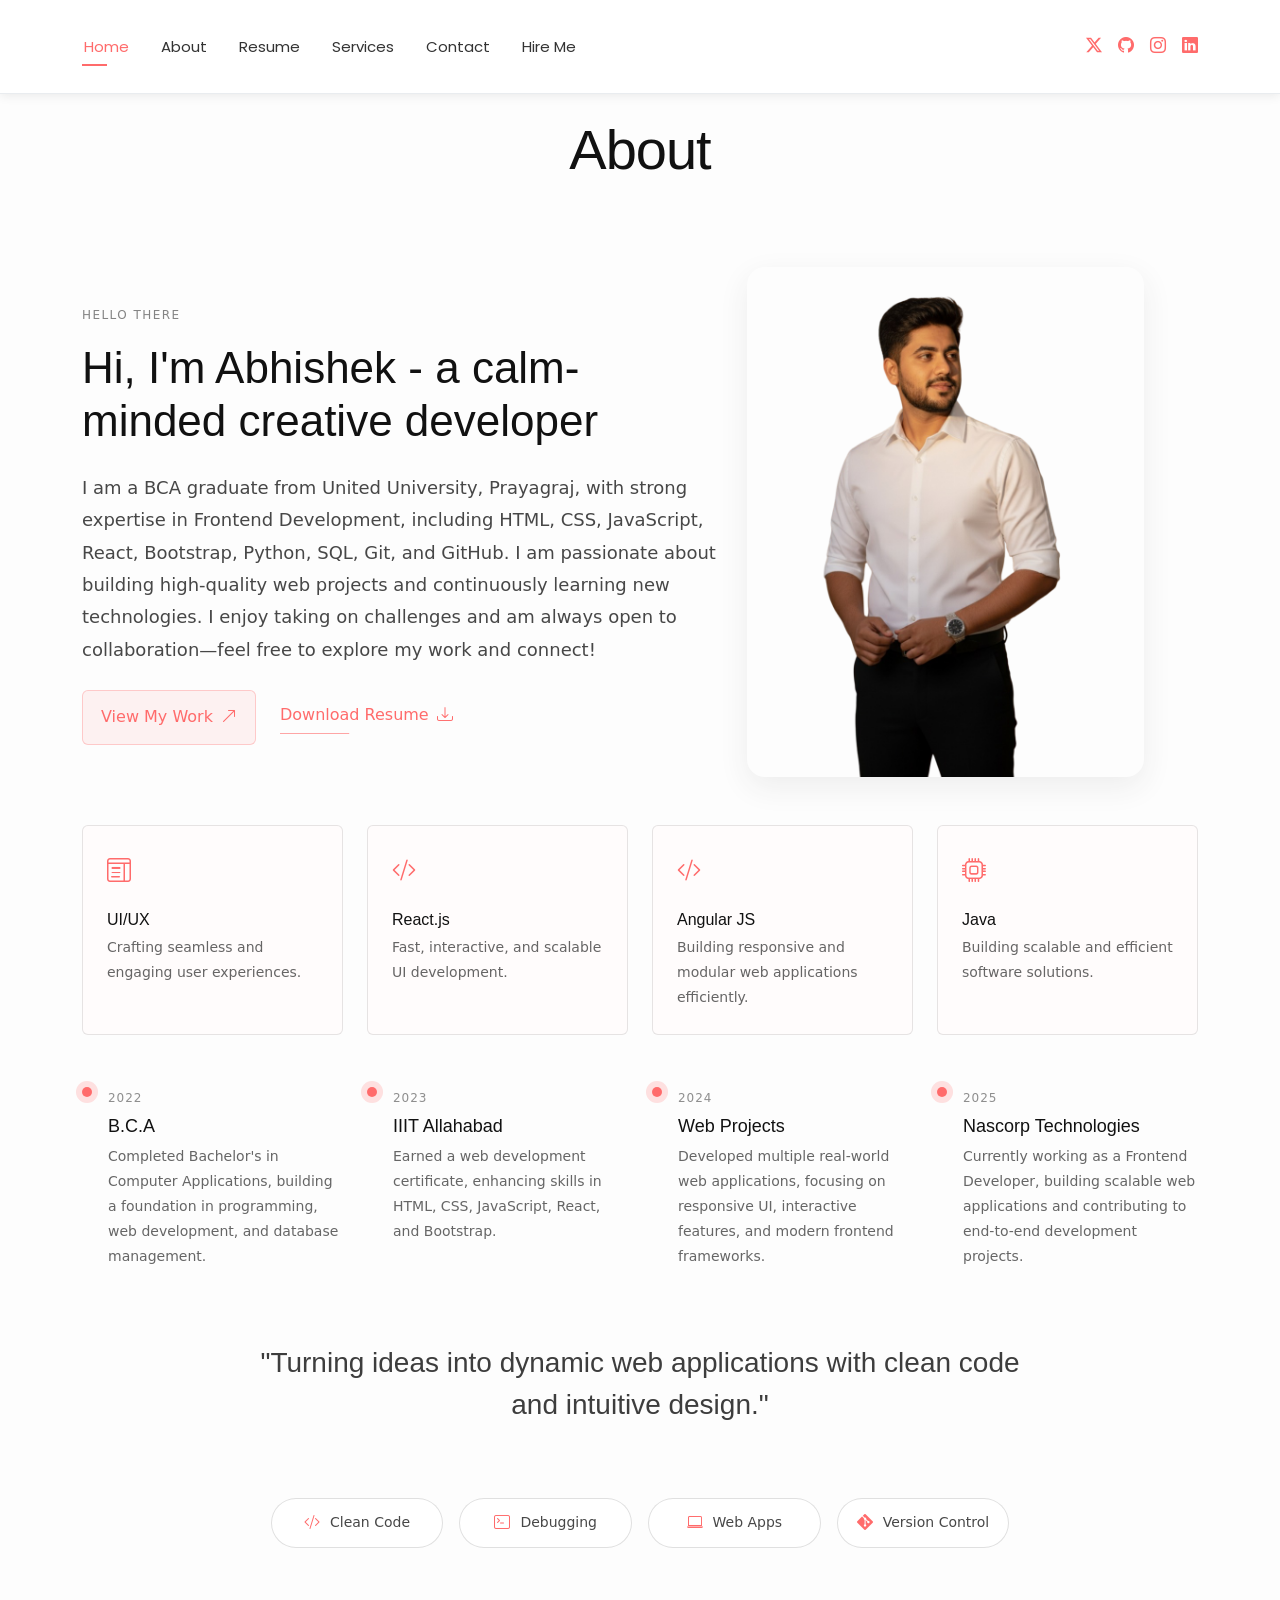
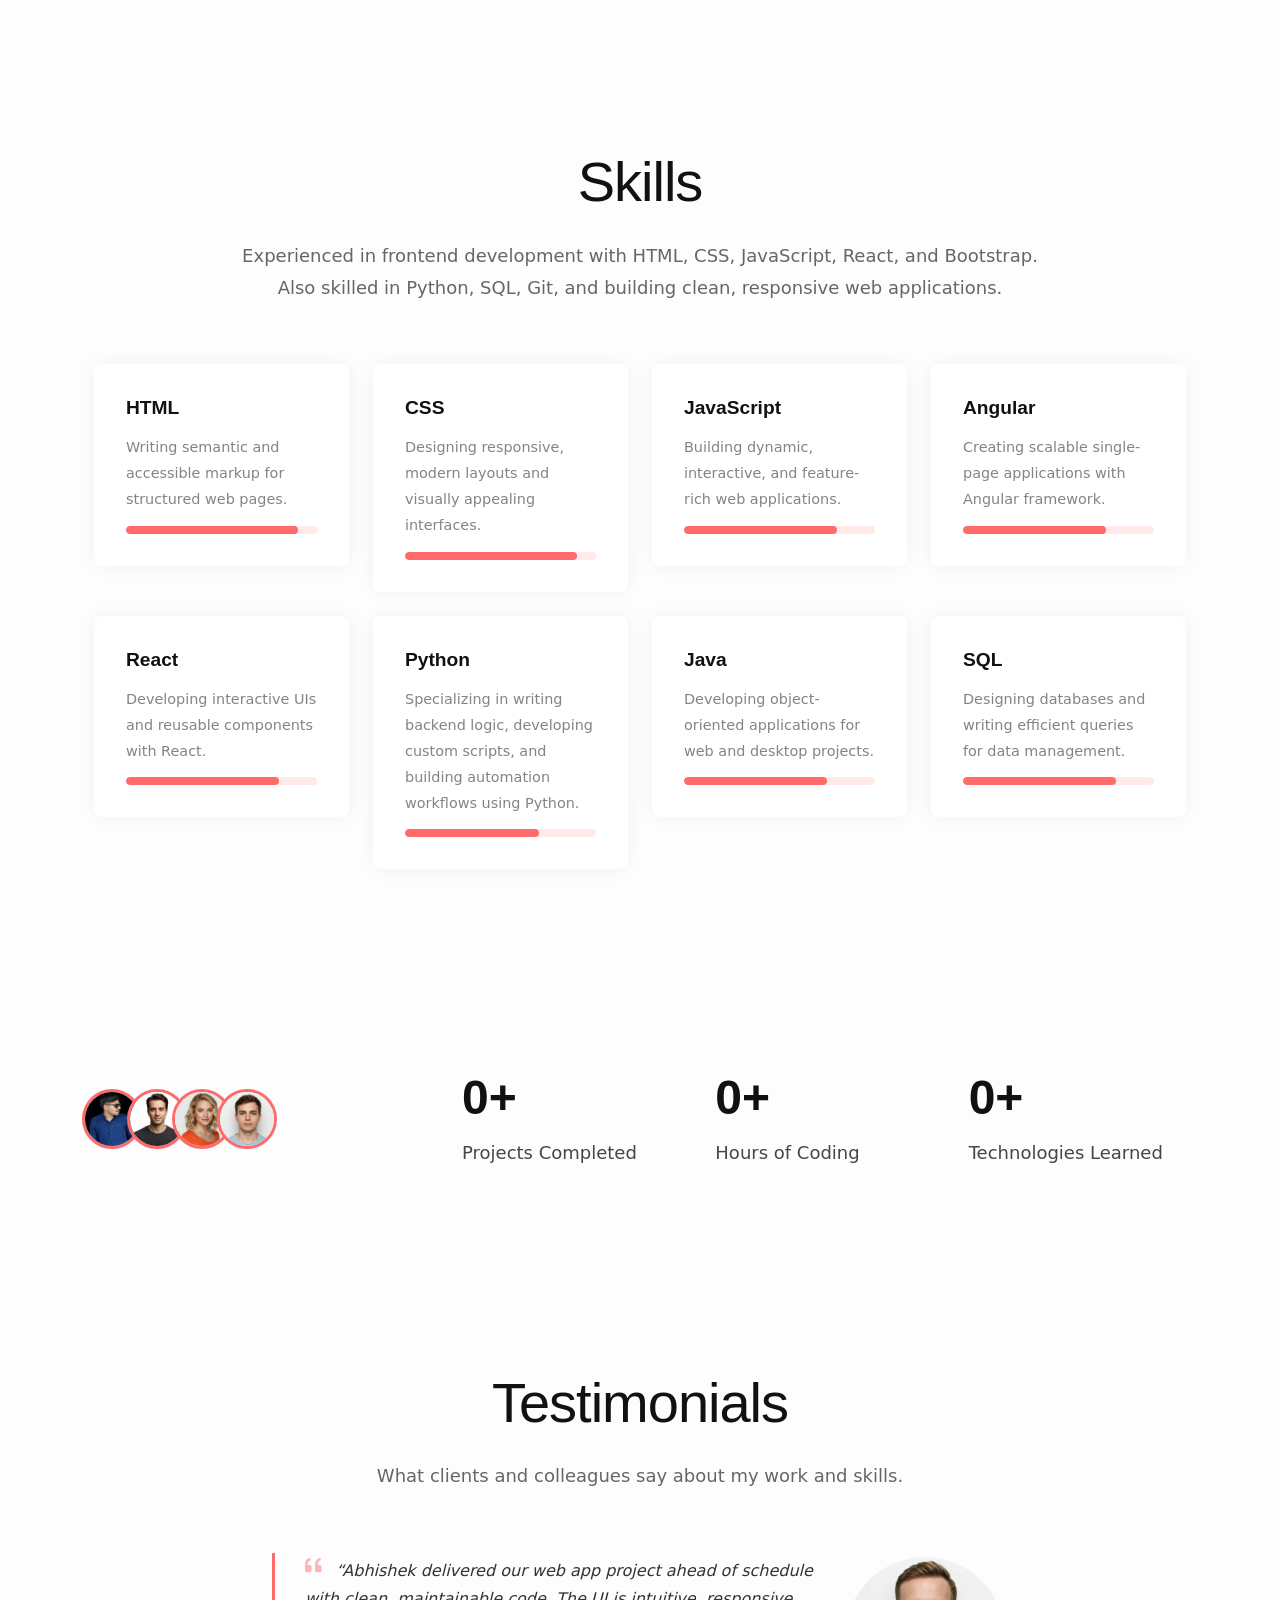
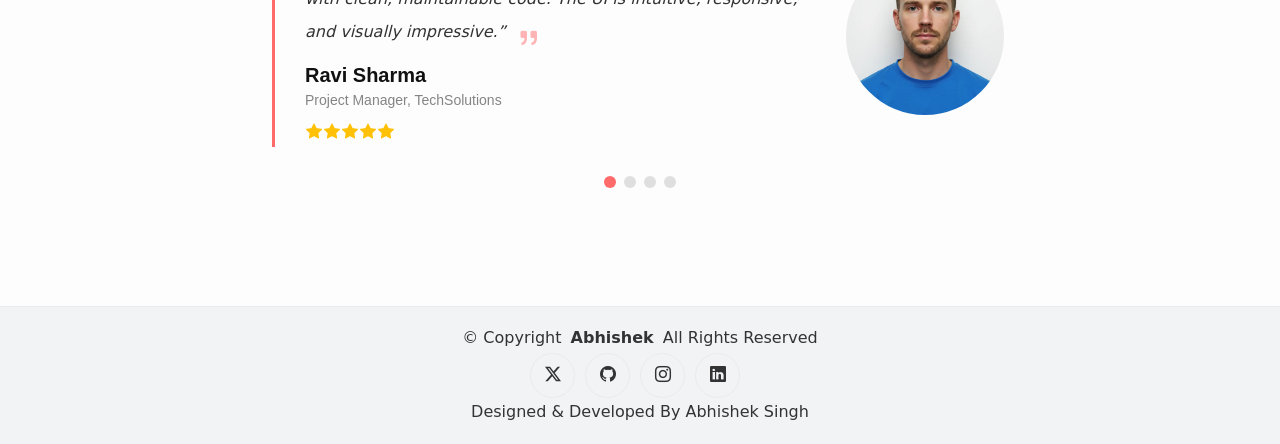
==== commit 3662fc08: "18sep" ====
--- a/about.html
+++ b/about.html
@@ -61,28 +61,24 @@
   <header id="header" class="header d-flex align-items-center light-background sticky-top">
     <div class="container position-relative d-flex align-items-center justify-content-between">
 
-      <!-- Accessible Logo -->
-      <a href="index.html" class="logo d-flex align-items-center me-auto me-xl-0">
-      </a>
-
-      <nav id="navmenu" class="navmenu" aria-label="Main Navigation">
+      <nav id="navmenu" class="navmenu">
         <ul>
-          <li><a href="index.html">Home</a></li>
-          <li><a href="about.html" class="active">About</a></li>
+          <li><a href="index.html" class="active">Home</a></li>
+          <li><a href="about.html">About</a></li>
           <li><a href="resume.html">Resume</a></li>
-         <li><a href="services.html">Services</a></li>
-           <!--<li><a href="portfolio.html">Portfolio</a></li>-->
+          <li><a href="services.html">Services</a></li>
+         <!--<li><a href="portfolio.html">Portfolio</a></li>-->
           <li><a href="contact.html">Contact</a></li>
-          <li><a href="hire.html">Hire Me</a></li>
+          <li class="dropdown"><a href="hire.html"><span>Hire Me</span></a></li>
         </ul>
-        <i class="mobile-nav-toggle d-xl-none bi bi-list" aria-label="Toggle navigation"></i>
+        <i class="mobile-nav-toggle d-xl-none bi bi-list"></i>
       </nav>
 
-      <div class="header-social-links">
-        <a href="https://x.com/abhi958041" class="twitter" aria-label="Twitter"><i class="bi bi-twitter-x"></i></a>
-        <a href="https://github.com/abhitha007" class="github" aria-label="GitHub"><i class="bi bi-github"></i></a>
-        <a href="https://www.instagram.com/whois_abhi007/" class="instagram" aria-label="Instagram"><i class="bi bi-instagram"></i></a>
-        <a href="https://www.linkedin.com/in/abhishek-singh-680633282/" class="linkedin" aria-label="LinkedIn"><i class="bi bi-linkedin"></i></a>
+       <div class="header-social-links  d-flex gap-3">
+        <a href="https://x.com/abhi958041" class="twitter" aria-label="Abhishek on Twitter"><i class="bi bi-twitter-x"></i></a>
+        <a href="https://github.com/abhitha007" class="GitHub" aria-label="Abhishek on GitHub"><i class="bi bi-github"></i></a>
+        <a href="https://www.instagram.com/whois_abhi007/" class="instagram" aria-label="Abhishek on Instagram"><i class="bi bi-instagram"></i></a>
+        <a href="https://www.linkedin.com/in/abhishek-singh-680633282/" class="linkedin" aria-label="Abhishek on LinkedIn"><i class="bi bi-linkedin"></i></a>
       </div>
 
     </div>
@@ -590,7 +586,7 @@
         <!-- You can delete the links only if you've purchased the pro version. -->
         <!-- Licensing information: https://bootstrapmade.com/license/ -->
         <!-- Purchase the pro version with working PHP/AJAX contact form: [buy-url] -->
-        Designed by <a href="https://bootstrapmade.com/">BootstrapMade </a> & Developed By Abhishek Singh
+        Designed & Developed By Abhishek Singh
       </div>
     </div>
 
--- a/assets/css/main.css
+++ b/assets/css/main.css
@@ -173,90 +173,281 @@
   margin-right: 12px;
 }
 
-.navmenu {
+/*--------------------------------------------------------------
+# Navigation Menu
+--------------------------------------------------------------*/
+/* Desktop Navigation */
+@media (min-width: 1200px) {
+  .navmenu {
+    padding: 0;
+  }
+
+  .navmenu ul {
+    margin: 0;
+    padding: 0;
+    display: flex;
+    list-style: none;
+    align-items: center;
+  }
+
+  .navmenu li {
+    position: relative;
+  }
+
+  .navmenu>ul>li {
+    white-space: nowrap;
+    padding: 15px 28px 15px 0;
+  }
+
+  .navmenu>ul>li:last-child {
+    padding-right: 0;
+  }
+
+  .navmenu a,
+  .navmenu a:focus {
+    color: var(--nav-color);
+    font-size: 15px;
+    padding: 0 2px;
+    font-family: var(--nav-font);
+    font-weight: 400;
+    display: flex;
+    align-items: center;
+    justify-content: space-between;
+    white-space: nowrap;
+    transition: 0.3s;
+    position: relative;
+  }
+
+  .navmenu a i,
+  .navmenu a:focus i {
+    font-size: 12px;
+    line-height: 0;
+    margin-left: 5px;
+    transition: 0.3s;
+  }
+
+  .navmenu>ul>li>a:before {
+    content: "";
+    position: absolute;
+    height: 2px;
+    bottom: -6px;
+    left: 0;
+    background-color: var(--nav-hover-color);
+    visibility: hidden;
+    width: 0px;
+    transition: all 0.3s ease-in-out 0s;
+  }
+
+  .navmenu a:hover:before,
+  .navmenu li:hover>a:before,
+  .navmenu .active:before {
+    visibility: visible;
+    width: 25px;
+  }
+
+  .navmenu li:hover>a,
+  .navmenu .active,
+  .navmenu .active:focus {
+    color: var(--nav-hover-color);
+  }
+
+  .navmenu .dropdown ul {
+    margin: 0;
+    padding: 10px 0;
+    background: var(--nav-dropdown-background-color);
+    display: block;
+    position: absolute;
+    visibility: hidden;
+    left: -5px;
+    top: 130%;
+    opacity: 0;
+    transition: 0.3s;
+    border-radius: 4px;
+    z-index: 99;
+    box-shadow: 0px 0px 30px rgba(0, 0, 0, 0.1);
+  }
+
+  .navmenu .dropdown ul li {
+    min-width: 200px;
+  }
+
+  .navmenu .dropdown ul a {
+    padding: 10px 20px;
+    font-size: 15px;
+    text-transform: none;
+    color: var(--nav-dropdown-color);
+  }
+
+  .navmenu .dropdown ul a i {
+    font-size: 12px;
+  }
+
+  .navmenu .dropdown ul a:hover,
+  .navmenu .dropdown ul .active:hover,
+  .navmenu .dropdown ul li:hover>a {
+    color: var(--nav-dropdown-hover-color);
+  }
+
+  .navmenu .dropdown:hover>ul {
+    opacity: 1;
+    top: 100%;
+    visibility: visible;
+  }
+
+  .navmenu .dropdown .dropdown ul {
+    top: 0;
+    left: -90%;
+    visibility: hidden;
+  }
+
+  .navmenu .dropdown .dropdown:hover>ul {
+    opacity: 1;
+    top: 0;
+    left: -100%;
+    visibility: visible;
+  }
+}
+
+/* Mobile Navigation */
+@media (max-width: 1199px) {
+.hero .social-links {
   display: flex;
   align-items: center;
-  justify-content: flex-end;
-}
-
-.navmenu ul {
-  display: flex;
-  list-style: none;
-}
-
-.navmenu ul li {
-  margin-left: 30px;
-  position: relative;
-}
-
-.navmenu a {
-  font-family: var(--nav-font);
-  font-weight: 500;
-  font-size: 14px;
-  color: var(--nav-color);
-  text-transform: uppercase;
-  letter-spacing: 1px;
-  transition: 0.3s;
-}
-
-.navmenu a:hover,
-.navmenu .active {
-  color: var(--nav-hover-color);
-}
-
-/* Dropdown */
-.navmenu .dropdown ul {
-  position: absolute;
-  top: 110%;
-  left: 0;
-  background-color: var(--nav-dropdown-bg);
-  padding: 15px 0;
-  border-radius: var(--radius);
-  opacity: 0;
-  visibility: hidden;
-  transition: 0.3s;
-  box-shadow: 0 8px 25px var(--shadow-color);
-}
-
-.navmenu .dropdown:hover > ul {
-  opacity: 1;
-  visibility: visible;
-}
-
-.navmenu .dropdown ul li a {
-  display: block;
-  padding: 12px 25px;
-  color: var(--nav-dropdown-color);
-}
-
-.navmenu .dropdown ul li a:hover {
-  color: var(--nav-dropdown-hover-color);
-}
-
-/* Mobile Navigation */
-.mobile-nav-toggle {
-  display: none;
-  font-size: 30px;
-  cursor: pointer;
-  color: var(--nav-color);
-}
-
-@media (max-width: 1199px) {
+  justify-content: center;
+  gap: 1rem;
+}
+
+  .mobile-nav-toggle {
+    color: var(--nav-color);
+    font-size: 28px;
+    line-height: 0;
+    margin-right: 10px;
+    cursor: pointer;
+    transition: color 0.3s;
+    
+  }
+
+  .navmenu a:hover, .navmenu .active, .navmenu .active:focus {
+        color: var(--nav-dropdown-hover-color);
+    }
+
+      .header .navmenu {
+        order: 3;
+    }
+
   .navmenu {
+    padding: 0;
+    z-index: 9997;
+  }
+
+  .navmenu ul {
     display: none;
+    list-style: none;
+    position: absolute;
+    inset: 60px 20px 20px 20px;
+    padding: 10px 0;
+    margin: 0;
+    border-radius: 6px;
+    background-color: #fff;
+    border: 1px solid color-mix(in srgb, var(--default-color), transparent 90%);
+    box-shadow: none;
+    overflow-y: auto;
+    transition: 0.3s;
+    z-index: 9998;
+    max-height: fit-content;
+  }
+
+  .navmenu a,
+  .navmenu a:focus {
+    color: var(--nav-dropdown-color);
+    padding: 10px 20px;
+    font-family: var(--nav-font);
+    font-size: 17px;
+    font-weight: 500;
+    display: flex;
+    align-items: center;
+    justify-content: space-between;
+    white-space: nowrap;
+    transition: 0.3s;
+  }
+
+  .navmenu a i,
+  .navmenu a:focus i {
+    font-size: 12px;
+    line-height: 0;
+    margin-left: 5px;
+    width: 30px;
+    height: 30px;
+    display: flex;
+    align-items: center;
+    justify-content: center;
+    border-radius: 50%;
+    transition: 0.3s;
+    background-color: color-mix(in srgb, var(--accent-color), transparent 90%);
+  }
+
+  .navmenu a i:hover,
+  .navmenu a:focus i:hover {
+    background-color: var(--accent-color);
+    color: var(--contrast-color);
+  }
+
+  .navmenu a:hover,
+  .navmenu .active,
+  .navmenu .active:focus {
+    color: var(--nav-dropdown-hover-color);
+  }
+
+  .navmenu .active i,
+  .navmenu .active:focus i {
+    background-color: var(--accent-color);
+    color: var(--contrast-color);
+    transform: rotate(180deg);
+  }
+
+  .navmenu .dropdown ul {
+    position: static;
+    display: none;
+    z-index: 99;
+    padding: 10px 0;
+    margin: 10px 20px;
+    background-color: var(--nav-dropdown-background-color);
+    transition: all 0.5s ease-in-out;
+  }
+
+  .navmenu .dropdown ul ul {
+    background-color: rgba(33, 37, 41, 0.1);
+  }
+
+  .navmenu .dropdown>.dropdown-active {
+    display: block;
+    background-color: rgba(33, 37, 41, 0.03);
+  }
+
+  .mobile-nav-active {
+    overflow: hidden;
+  }
+
+  .mobile-nav-active .mobile-nav-toggle {
+    color: #fff;
+    position: absolute;
+    font-size: 32px;
+    top: 15px;
+    right: 15px;
+    margin-right: 0;
+    z-index: 9999;
+  }
+
+  .mobile-nav-active .navmenu {
     position: fixed;
+    overflow: hidden;
     inset: 0;
-    background-color: var(--nav-mobile-bg);
-    flex-direction: column;
-    padding-top: 70px;
-    z-index: 999;
-    overflow-y: auto;
-  }
-  .mobile-nav-toggle {
+    background: rgba(33, 37, 41, 0.8);
+    transition: 0.3s;
+  }
+
+  .mobile-nav-active .navmenu>ul {
     display: block;
-  }
-  .mobile-nav-active .navmenu {
-    display: flex;
   }
 }
 
@@ -327,7 +518,7 @@
 .footer {
   background-color: var(--footer-bg);
   color: var(--footer-color);
-  padding: 70px 20px;
+  padding: 17px 20px;
   border-top: 1px solid #e9ecef;
 }
 
@@ -354,6 +545,10 @@
 .footer .social-links a:hover {
   color: var(--accent-color2);
   border-color: var(--accent-color2);
+}
+
+.footer p{
+  margin: 0 !important;
 }
 
 /*--------------------------------------------------------------
@@ -605,7 +800,7 @@
 .section {
   color: var(--default-color);
   background-color: var(--background-color);
-  padding: 60px 0;
+  padding: 100px 0;
   scroll-margin-top: 100px;
   overflow: clip;
 }
@@ -655,7 +850,7 @@
 # Hero Section
 --------------------------------------------------------------*/
 .hero {
-  padding: 80px 0;
+  padding: 95px 0;
   min-height: 100vh;
   display: flex;
   align-items: center;
@@ -673,7 +868,7 @@
   position: relative;
 }
 
-.hero .hero-content h1 .highlight::after {
+/* .hero .hero-content h1 .highlight::after {
   content: "";
   position: absolute;
   bottom: 0;
@@ -682,7 +877,7 @@
   height: 3px;
   background: linear-gradient(90deg, var(--accent-color), color-mix(in srgb, var(--accent-color), transparent 50%));
   border-radius: 2px;
-}
+} */
 
 @media (max-width: 768px) {
   .hero .hero-content h1 {
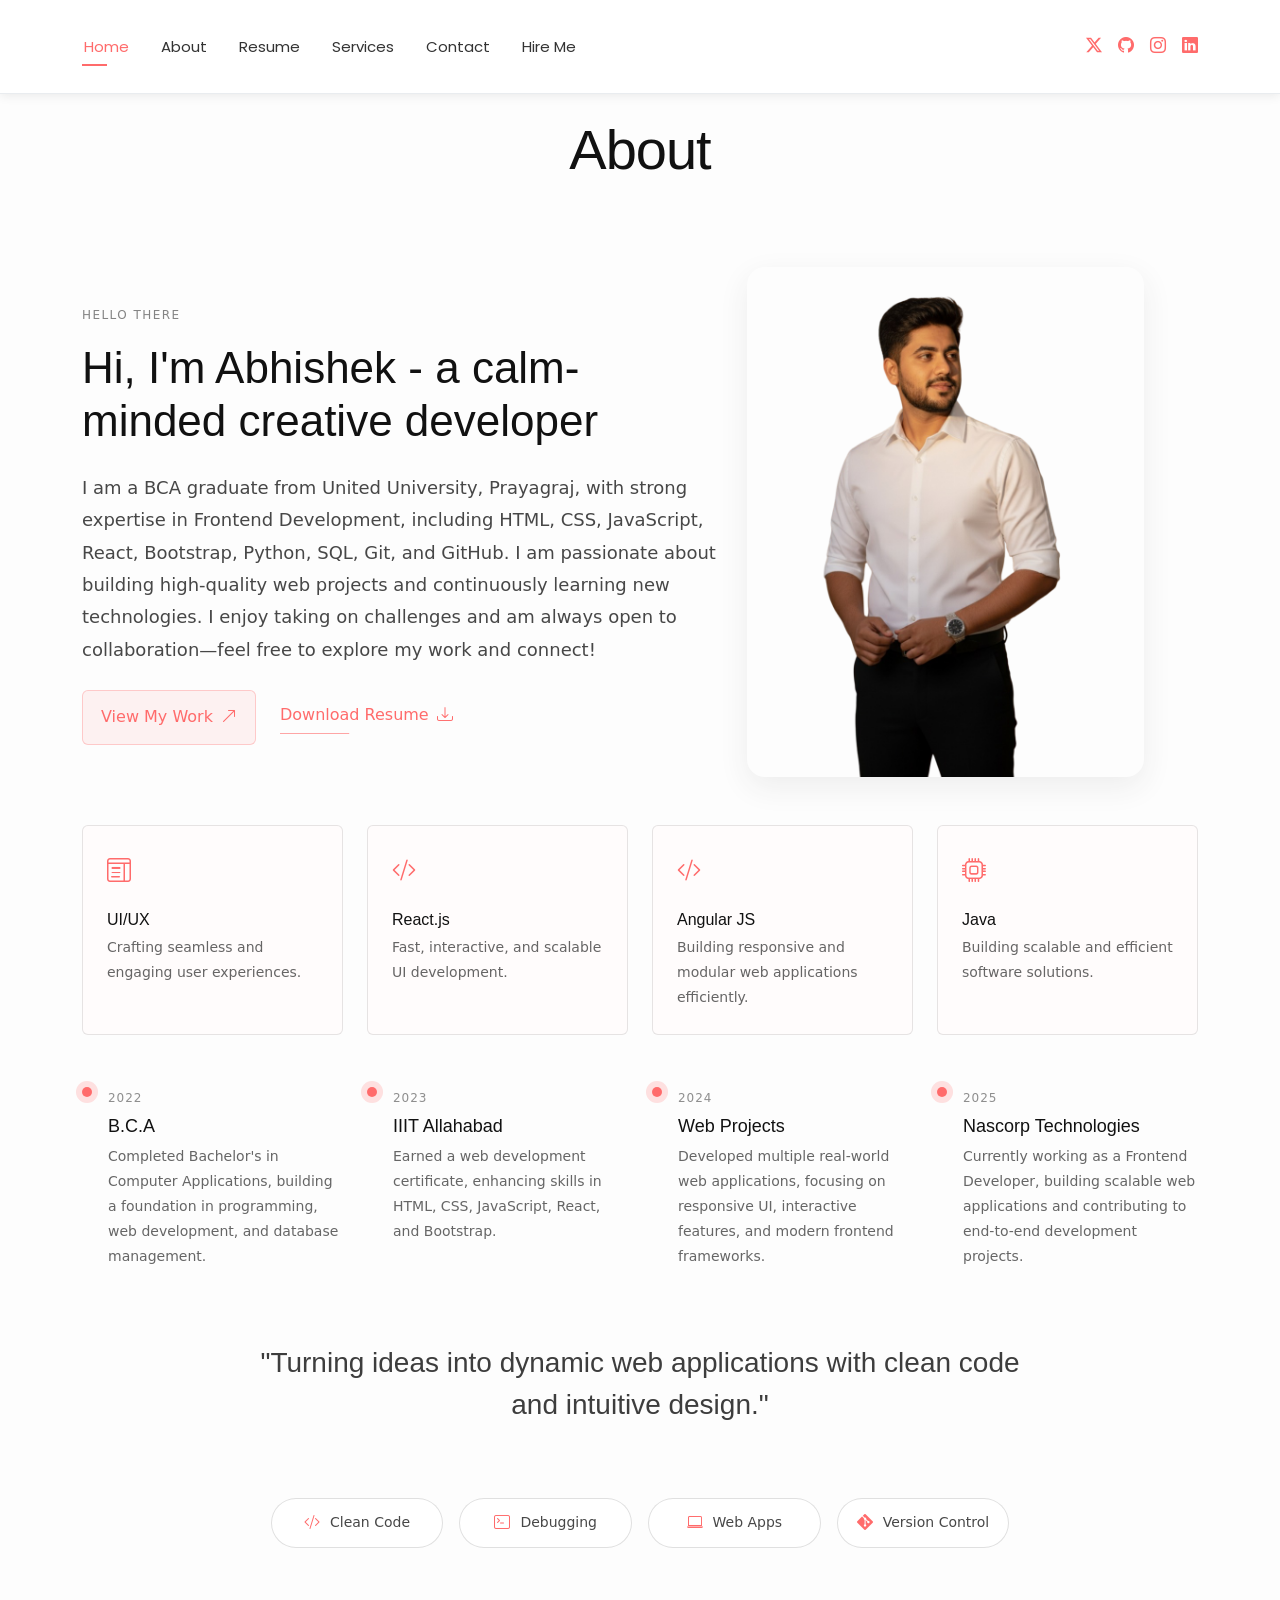
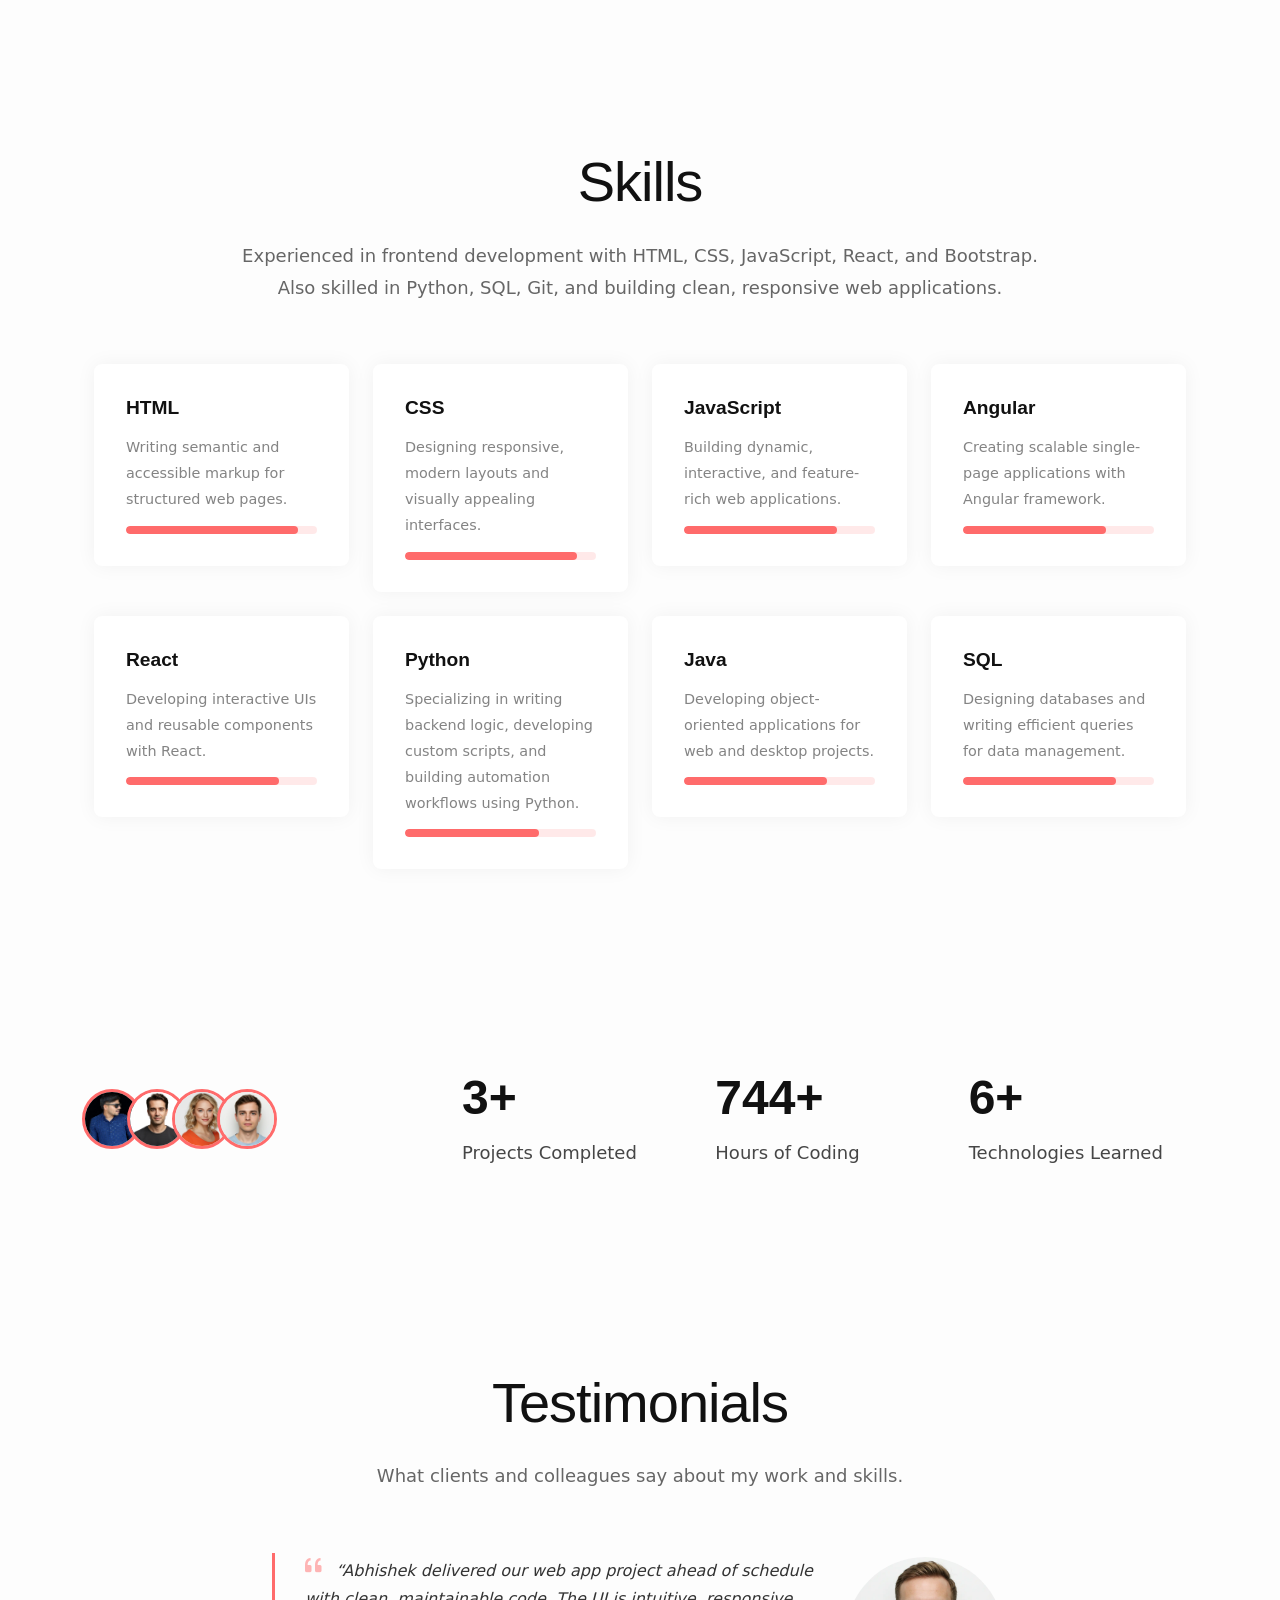
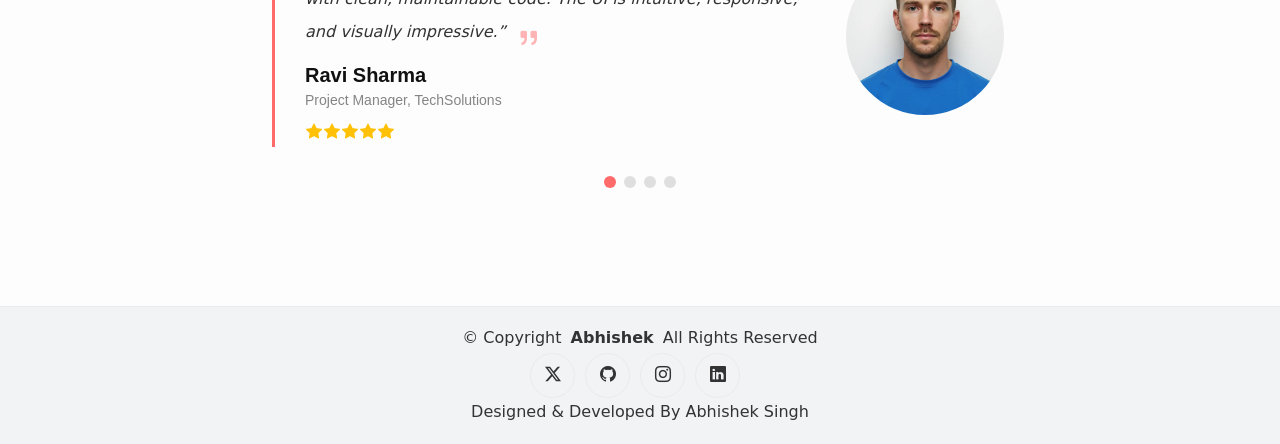
==== commit 0890e18c: "05  feb" ====
--- a/about.html
+++ b/about.html
@@ -21,7 +21,7 @@
   <meta property="og:title" content="Abhishek Singh | Frontend Developer Portfolio">
   <meta property="og:description" content="Frontend Developer skilled in React, Angular, JavaScript, and modern web technologies.">
   <meta property="og:image" content="assets/img/profile/abhi.jpeg">
-  <meta property="og:url" content="https://your-portfolio-link.com">
+  <meta property="og:url" content="https://abhitha007.github.io/Portfolio/">
   <meta property="og:type" content="website">
 
   <!-- Twitter Card -->
@@ -121,7 +121,7 @@
 
           <div class="col-lg-5" data-aos="zoom-in" data-aos-delay="250">
             <figure class="profile-figure text-center text-lg-end">
-              <img src="assets/img/profile/Gemini_Generated_Image_lpug6wlpug6wlpug.png" alt="Portrait of Alex" class="img-fluid profile-photo">
+              <img src="assets/img/profile/abhishek_image.png" alt="Portrait of Alex" class="img-fluid profile-photo">
             </figure>
           </div>
         </div>
--- a/assets/css/main.css
+++ b/assets/css/main.css
@@ -3013,4 +3013,83 @@
 --------------------------------------------------------------*/
 .starter-section {
   /* Add your styles here */
-}+}.btn-primary {
+  background: linear-gradient(90deg, #ff416c, #ff4b2b);
+  border: none;
+  transition: 0.3s;
+}
+.btn-primary:hover {
+  box-shadow: 0 0 15px rgba(255,75,43,0.7);
+  transform: translateY(-2px);
+}.highlight {
+  background: linear-gradient(90deg, #ff4b2b, #ff416c);
+  -webkit-background-clip: text;
+  -webkit-text-fill-color: transparent;
+  font-weight: 800;
+}
+
+.highlight-2 {
+  color: #007bff;
+  font-weight: bold;
+  text-decoration: underline;
+}
+
+.btn-gradient {
+  background: linear-gradient(90deg, #ff4b2b, #ff416c);
+  color: #fff;
+  border-radius: 50px;
+  padding: 10px 25px;
+  transition: all 0.3s ease;
+}
+.btn-gradient:hover {
+  transform: scale(1.05);
+  box-shadow: 0px 5px 15px rgba(255, 65, 108, 0.5);
+}
+
+.btn-outline-gradient {
+  border: 2px solid #ff416c;
+  color: #ff416c;
+  border-radius: 50px;
+  padding: 10px 25px;
+  transition: all 0.3s ease;
+}
+.btn-outline-gradient:hover {
+  background: #ff416c;
+  color: #fff;
+  transform: scale(1.05);
+}
+
+.tech-card {
+  background: rgba(255, 255, 255, 0.1);
+  padding: 15px 20px;
+  border-radius: 12px;
+  backdrop-filter: blur(10px);
+  transition: transform 0.3s, box-shadow 0.3s;
+}
+.tech-card:hover {
+  transform: translateY(-8px);
+  box-shadow: 0px 8px 20px rgba(0,0,0,0.2);
+}
+.tech-card p {
+  margin-top: 8px;
+  font-size: 14px;
+  font-weight: 500;
+}
+/* Tech Carousel Fix */
+#techCarousel .carousel-item .text-center {
+  min-width: 100px;          /* icon + text ka container fix */
+  min-height: 100px;         /* enough height for text niche dikhne ke liye */
+}
+
+#techCarousel i {
+  font-size: 3rem;           /* icons thoda bada aur clear */
+  line-height: 1.2;          /* icon ke niche gap maintain */
+  display: block;
+}
+
+#techCarousel p {
+  margin-top: 8px;           /* icon aur text ke beech ka gap */
+  font-size: 0.9rem;         /* text ko readable size */
+  line-height: 1.2;          /* text cutting avoid */
+  white-space: nowrap;       /* text wrap na ho */
+}
